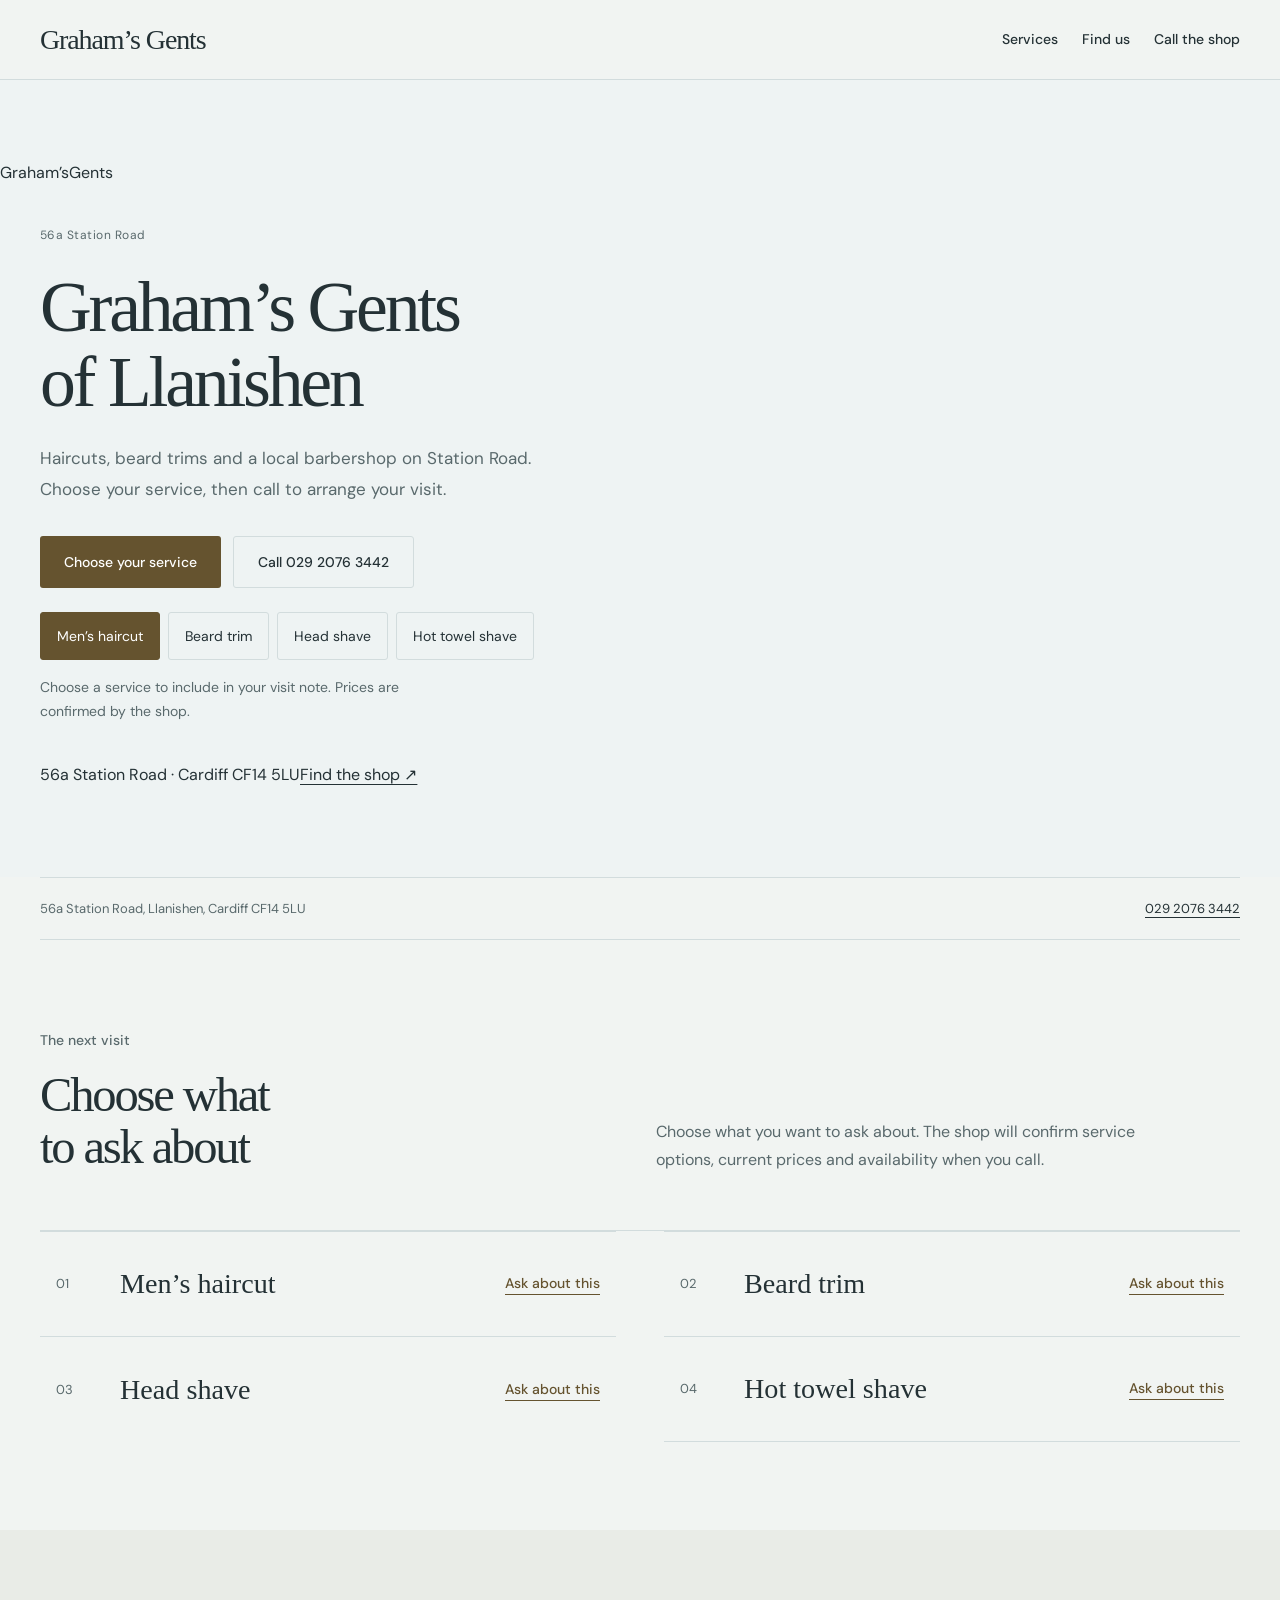
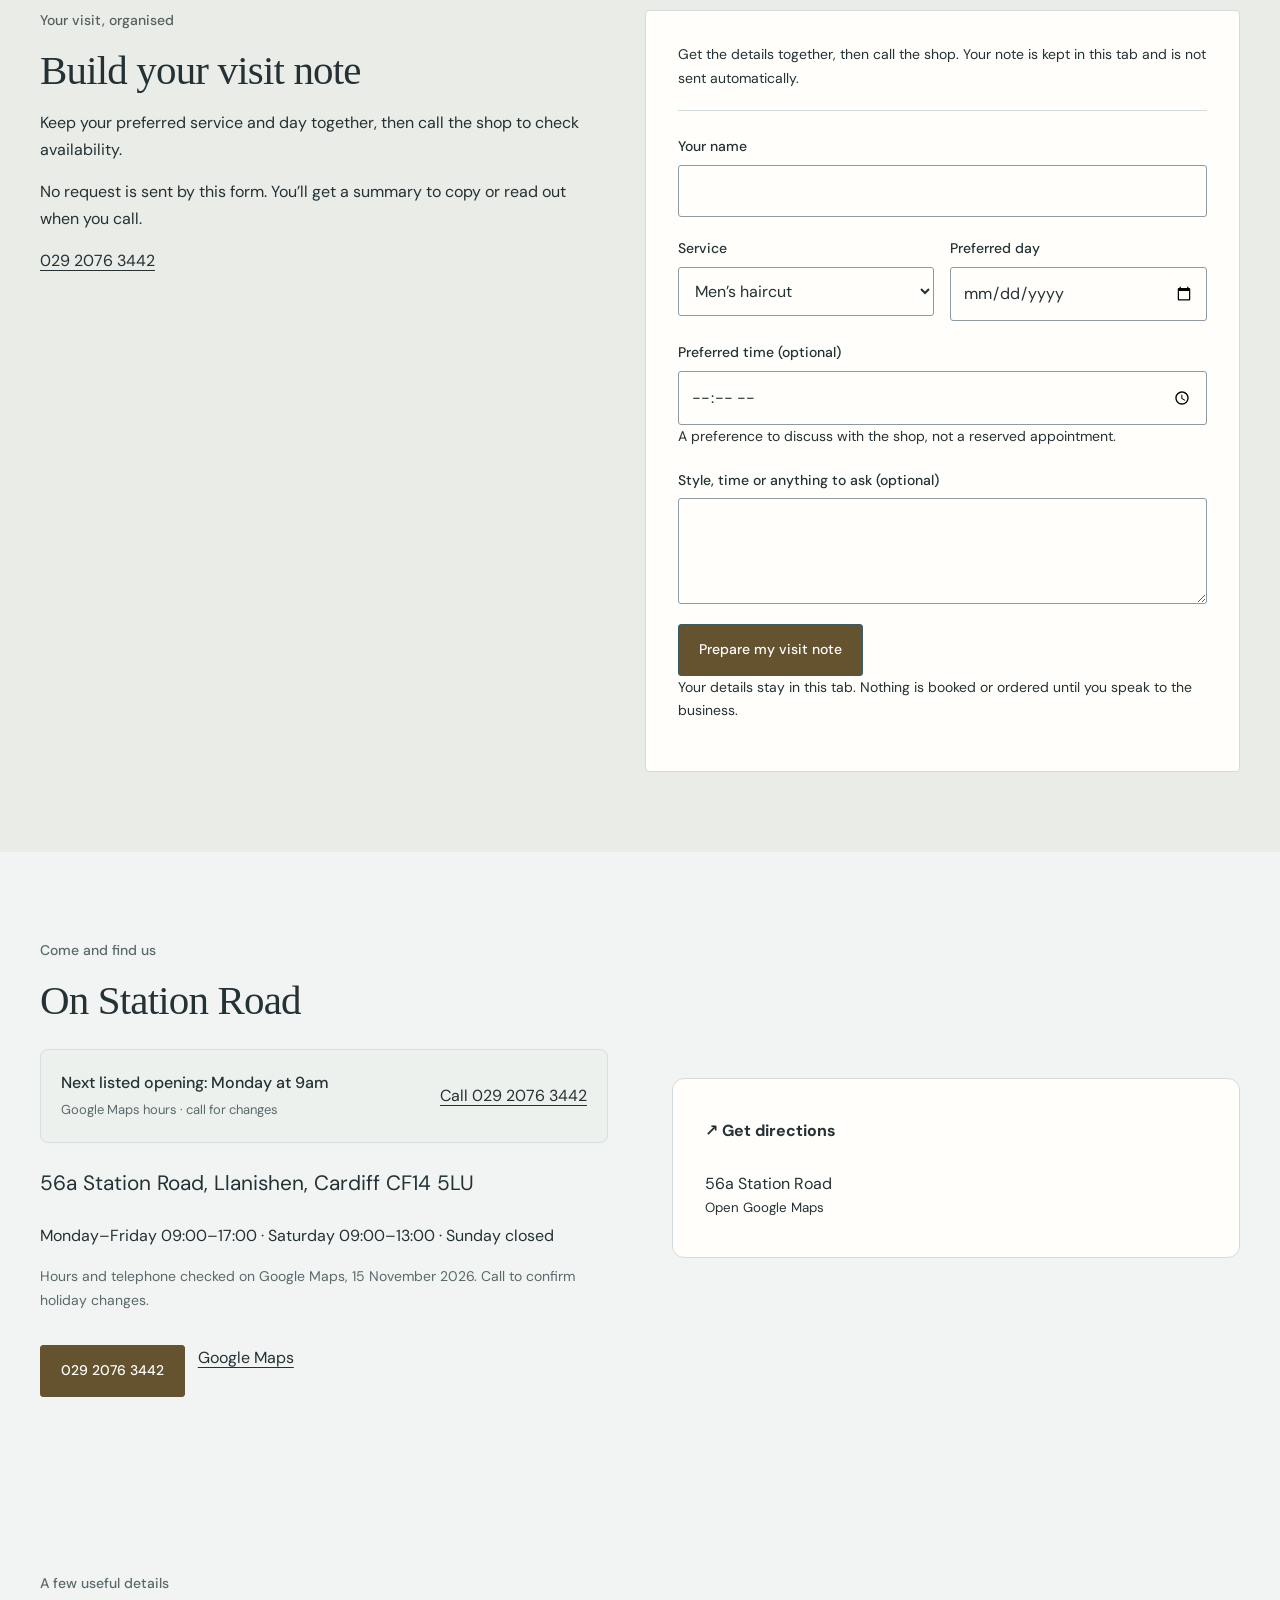
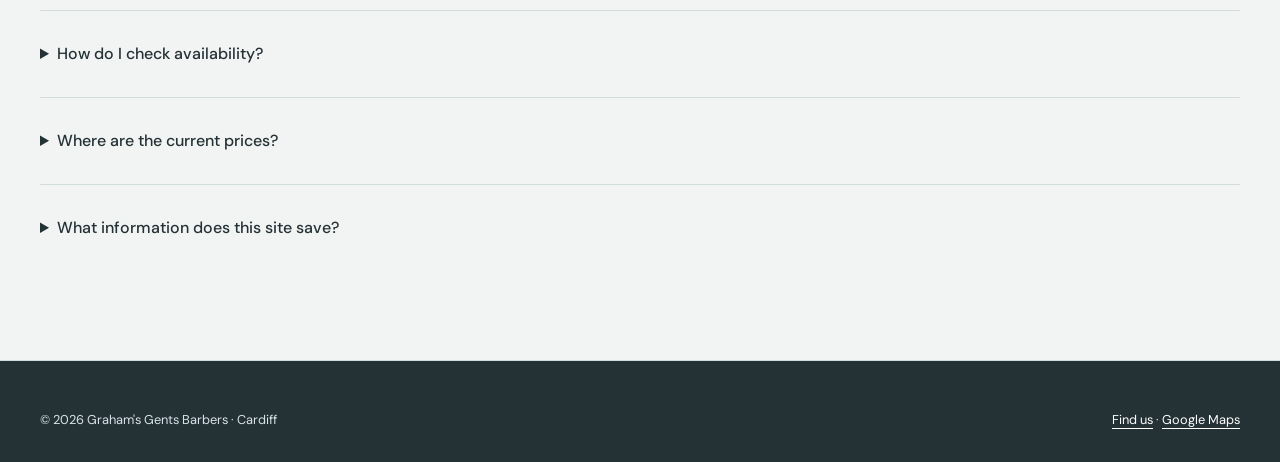
==== index.html @ 23b422e2 "Trim experience.js to live code and merge duplicate JSON-LD nodes Co-authored-by: OpenBot <335604065" ====
<!doctype html><html lang="en-GB"><head><meta charset="utf-8"><meta name="viewport" content="width=device-width,initial-scale=1"><meta http-equiv="Content-Security-Policy" content="default-src 'self'; script-src 'self'; style-src 'self'; img-src 'self' data:; base-uri 'none'; form-action 'none'; object-src 'none'"><title>Graham&#39;s Gents Barbers | Llanishen, Cardiff</title><meta name="description" content="Your next haircut starts on Station Road. Find the shop, plan your visit and call to ask about a cut."><meta name="theme-color" content="#1e3028"><link rel="icon" href="favicon.svg" type="image/svg+xml"><link rel="canonical" href="https://henrygoldsmith07-wq.github.io/grahams-gents-barbers/"><meta property="og:type" content="website"><meta property="og:title" content="Graham&#39;s Gents Barbers"><meta property="og:description" content="Your next haircut starts on Station Road. Find the shop, plan your visit and call to ask about a cut."><meta property="og:url" content="https://henrygoldsmith07-wq.github.io/grahams-gents-barbers/"><meta property="og:image" content="https://henrygoldsmith07-wq.github.io/grahams-gents-barbers/og-image.png"><meta property="og:image:alt" content="Graham&#39;s Gents Barbers — 56a Station Road, Llanishen, Cardiff CF14 5LU"><meta name="twitter:card" content="summary_large_image"><script type="application/ld+json">{"@context":"https://schema.org","@type":"HairSalon","@id":"https://henrygoldsmith07-wq.github.io/grahams-gents-barbers/#business","name":"Graham's Gents Barbers","url":"https://henrygoldsmith07-wq.github.io/grahams-gents-barbers/","image":"https://henrygoldsmith07-wq.github.io/grahams-gents-barbers/og-image.png","telephone":"+442920763442","hasMap":"https://maps.google.com/?q=56a+Station+Road+Llanishen+Cardiff+CF14+5LU","areaServed":[{"@type":"Place","name":"Llanishen"},{"@type":"Place","name":"Cardiff"}],"address":{"@type":"PostalAddress","streetAddress":"56a Station Road","addressLocality":"Llanishen","addressRegion":"Cardiff","postalCode":"CF14 5LU","addressCountry":"GB"},"openingHoursSpecification":[{"@type":"OpeningHoursSpecification","dayOfWeek":["Monday","Tuesday","Wednesday","Thursday","Friday"],"opens":"09:00","closes":"17:00"},{"@type":"OpeningHoursSpecification","dayOfWeek":"Saturday","opens":"09:00","closes":"13:00"}],"hasOfferCatalog":{"@type":"OfferCatalog","name":"Barber services","itemListElement":[{"@type":"Offer","itemOffered":{"@type":"Service","name":"Men's haircut"}},{"@type":"Offer","itemOffered":{"@type":"Service","name":"Beard trim"}},{"@type":"Offer","itemOffered":{"@type":"Service","name":"Head shave"}},{"@type":"Offer","itemOffered":{"@type":"Service","name":"Hot towel shave"}}]},"geo":{"@type":"GeoCoordinates","latitude":51.529138,"longitude":-3.187508}}</script><script src="app.js" defer></script><meta name="robots" content="noindex, nofollow"><script src="direction.js" defer></script><link rel="preload" href="assets/dm-sans.woff2" as="font" type="font/woff2" crossorigin><link rel="preload" href="assets/fraunces.woff2" as="font" type="font/woff2" crossorigin><link rel="stylesheet" href="site.css"><script src="experience.js" defer></script><meta property="og:locale" content="en_GB">
<meta property="og:site_name" content="Graham&#39;s Gents Barbers">
<meta name="twitter:title" content="Graham&#39;s Gents Barbers | Llanishen, Cardiff">
<meta name="twitter:description" content="Your next haircut starts on Station Road. Find the shop, plan your visit and call to ask about a cut.">
<script type="application/ld+json">{"@context":"https://schema.org","@type":"ContactPoint","@id":"https://henrygoldsmith07-wq.github.io/grahams-gents-barbers/#contact-point","telephone":"+442920763442","contactType":"customer service","areaServed":"GB","availableLanguage":"English"}</script>
<script type="application/ld+json">{"@context":"https://schema.org","@type":"FAQPage","mainEntity":[{"@type":"Question","name":"How do I check availability?","acceptedAnswer":{"@type":"Answer","text":"Call 029 2076 3442. The note builder helps organise what you want to ask; it does not send a message or confirm a booking."}},{"@type":"Question","name":"Where are the current prices?","acceptedAnswer":{"@type":"Answer","text":"Prices are to confirm with the owner. Please call before making plans that depend on a particular price or service."}},{"@type":"Question","name":"What information does this site save?","acceptedAnswer":{"@type":"Answer","text":"This form keeps your note in the current tab only. It sends no information to us and uses no analytics or advertising cookies. External links open services with their own privacy policies."}}]}</script>


<link rel="stylesheet" href="refinement.css">
<script src="refinement.js" defer></script>
<link rel="stylesheet" href="finishing.css">
<link rel="stylesheet" href="hero-background.css">
</head><body class="heritage"><a class="skip" href="#main">Skip to content</a><header class="top"><div class="wrap"><a class="brand" href="#">Graham’s Gents</a><nav aria-label="Main navigation" id="main-nav"><a href="#services">Services</a><a href="#visit">Find us</a><a href="tel:+442920763442">Call the shop</a></nav><button type="button" class="nav-toggle" aria-controls="main-nav" aria-expanded="false">Menu</button></div></header><main id="main"><section class="direction-hero type-hero type-grahams" aria-labelledby="hero-title"><p class="hero-wordmark" aria-hidden="true">Graham’s<span>Gents</span></p><div class="wrap direction-layout"><div class="direction-copy"><p class="direction-location">56a Station Road</p><h1 id="hero-title">Graham’s Gents<br>of Llanishen</h1><p class="intro">Haircuts, beard trims and a local barbershop on Station Road. Choose your service, then call to arrange your visit.</p><div class="direction-actions"><a class="btn btn-primary" href="#services">Choose your service</a><a class="btn btn-ghost" href="tel:+442920763442">Call 029 2076 3442</a></div><div class="service-choice" role="group" aria-label="Choose what to ask about"><button type="button" data-hero-service="Men’s haircut" aria-pressed="true">Men’s haircut</button><button type="button" data-hero-service="Beard trim" aria-pressed="false">Beard trim</button><button type="button" data-hero-service="Head shave" aria-pressed="false">Head shave</button><button type="button" data-hero-service="Hot towel shave" aria-pressed="false">Hot towel shave</button></div><p class="service-copy" id="service-copy">Choose a service to include in your visit note. Prices are confirmed by the shop.</p></div></div><div class="wrap"><div class="hero-addressline"><span>56a Station Road · Cardiff CF14 5LU</span><a href="#visit">Find the shop ↗</a></div></div></section><div class="wrap"><div class="ribbon"><span>56a Station Road, Llanishen, Cardiff CF14 5LU</span><span>Local & independent</span><span><a href="tel:+442920763442">029 2076 3442</a></span></div><section class="section" id="services"><div class="section-head"><div><p class="label">The next visit</p><h2>Choose what to ask about</h2></div><p>Choose what you want to ask about. The shop will confirm service options, current prices and availability when you call.</p></div><ol class="services"><li><h3>Men’s haircut</h3><a href="#plan" data-service="Men’s haircut">Ask about this</a></li><li><h3>Beard trim</h3><a href="#plan" data-service="Beard trim">Ask about this</a></li><li><h3>Head shave</h3><a href="#plan" data-service="Head shave">Ask about this</a></li><li><h3>Hot towel shave</h3><a href="#plan" data-service="Hot towel shave">Ask about this</a></li></ol></section></div><section class="planning" id="plan"><div class="wrap split"><div><p class="label">Your visit, organised</p><h2>Build your visit note</h2><p>Keep your preferred service and day together, then call the shop to check availability.</p><p>No request is sent by this form. You’ll get a summary to copy or read out when you call.</p><a href="tel:+442920763442">029 2076 3442</a></div><form id="visit-form"><p class="form-intro">Get the details together, then call the shop. Your note is kept in this tab and is not sent automatically.</p><div class="field"><label for="name">Your name</label><input id="name" name="name" required maxlength="80" autocomplete="given-name"></div><div class="row"><div class="field"><label for="service">Service</label><select id="service"><option>Men’s haircut</option><option>Beard trim</option><option>Head shave</option><option>Hot towel shave</option></select></div><div class="field"><label for="date">Preferred day</label><input type="date" id="date" required></div></div><div class="field"><label for="preferred-time">Preferred time (optional)</label><input type="time" id="preferred-time"><p class="hint">A preference to discuss with the shop, not a reserved appointment.</p></div><div class="field"><label for="notes">Style, time or anything to ask (optional)</label><textarea id="notes" rows="3" maxlength="1000"></textarea></div><div class="hp" aria-hidden="true"><input id="website" tabindex="-1" autocomplete="off" aria-label="Leave blank"></div><button class="button" type="submit">Prepare my visit note</button><p class="hint">Your details stay in this tab. Nothing is booked or ordered until you speak to the business.</p><p id="visit-error" class="inline-error" role="alert" tabindex="-1" hidden></p><div id="result" class="result" role="status" tabindex="-1" hidden></div><noscript><p>Call 029 2076 3442 to arrange a visit.</p></noscript></form></div></section><div class="wrap"><section class="section visit" id="visit"><div><p class="label">Come and find us</p><h2>On Station Road</h2><div class="live-visit"><div><strong id="visit-status" aria-live="polite">See the listed hours below</strong><br><small>Google Maps hours · call for changes</small></div><a href="tel:+442920763442">Call 029 2076 3442</a></div><address class="address">56a Station Road, Llanishen, Cardiff CF14 5LU</address><p>Monday–Friday 09:00–17:00 · Saturday 09:00–13:00 · Sunday closed</p><p class="hint">Hours and telephone checked on Google Maps, 15 November 2026. Call to confirm holiday changes.</p><div class="actions"><a class="button" href="tel:+442920763442">029 2076 3442</a><a href="https://www.google.com/maps/search/?api=1&amp;query=Graham%27s+Gents+56a+Station+Road+Llanishen+Cardiff" target="_blank" rel="noopener noreferrer">Google Maps</a></div></div><div class="map-art"><a href="https://www.google.com/maps/dir/?api=1&amp;destination=56a%20Station%20Road%2C%20Llanishen%2C%20Cardiff%20CF14%205LU" target="_blank" rel="noopener noreferrer"><strong>↗ Get directions</strong><br>56a Station Road<br><small>Open Google Maps</small></a></div></section><section class="section" aria-label="Common questions"><p class="label">A few useful details</p><details><summary>How do I check availability?</summary><p>Call 029 2076 3442. The note builder helps organise what you want to ask; it does not send a message or confirm a booking.</p></details><details><summary>Where are the current prices?</summary><p>Prices are to confirm with the owner. Please call before making plans that depend on a particular price or service.</p></details><details><summary>What information does this site save?</summary><p>This form keeps your note in the current tab only. It sends no information to us and uses no analytics or advertising cookies. External links open services with their own privacy policies.</p></details></section></div>
</main><footer><div class="wrap"><span>© 2026 Graham&#39;s Gents Barbers · Cardiff</span><span><a href="#visit">Find us</a> · <a href="https://www.google.com/maps/search/?api=1&amp;query=Graham%27s+Gents+56a+Station+Road+Llanishen+Cardiff" target="_blank" rel="noopener noreferrer">Google Maps</a></span></div></footer><nav class="mobile" aria-label="Quick actions"><a class="button" href="tel:+442920763442">Call the shop</a><a class="button secondary" href="#plan">Plan your visit</a></nav></body></html>
---- site.css ----
:root{--paper:#f4f0e5;--ink:#1e3028;--accent:#7b3d25;--line:#cecaba;--muted:#526057;--display:Georgia,serif}*{box-sizing:border-box}html{scroll-behavior:smooth;scroll-padding-top:6rem}body{margin:0;background:var(--paper);color:var(--ink);font:17px/1.65 system-ui,sans-serif}a{color:inherit;text-underline-offset:4px}button,input,select,textarea{font:inherit}button,a,input,select,textarea{touch-action:manipulation}:focus-visible{outline:3px solid var(--accent);outline-offset:5px}h1,h2,h3,p{margin:0 0 1rem}h1,h2,h3{font-family:var(--display);line-height:1.05;font-weight:500}h1{font-size:clamp(3rem,6.6vw,6.3rem);letter-spacing:-.055em}h2{font-size:clamp(2.2rem,4vw,3.8rem);letter-spacing:-.035em}h3{font-size:1.5rem}p{max-width:58ch}.wrap{width:min(1200px,calc(100% - 3rem));margin:auto}.skip{position:absolute;top:-80px;left:1rem;z-index:99;background:var(--ink);color:var(--paper);padding:1rem}.skip:focus{top:0}.top{border-bottom:1px solid var(--line)}header .wrap{display:flex;align-items:center;justify-content:space-between;gap:1.5rem;padding:1.1rem 0}.brand{font:700 1.6rem var(--display);text-decoration:none;letter-spacing:-.04em}nav{display:flex;gap:1.8rem;align-items:center}nav a{font-size:.85rem;text-decoration:none;font-weight:650}.label{font:650 .72rem/1.5 system-ui;letter-spacing:.17em;text-transform:uppercase;margin-bottom:1.5rem}.hero{display:grid;grid-template-columns:1.15fr 1fr;gap:3rem;align-items:center;padding:5rem 0 4rem}.intro{font-size:1.1rem;color:var(--muted);max-width:44ch}.actions{display:flex;gap:.8rem;flex-wrap:wrap;margin-top:2rem}.button{display:inline-flex;align-items:center;justify-content:center;padding:.9rem 1.4rem;min-height:48px;background:var(--ink);color:var(--paper);border:1px solid var(--ink);text-decoration:none;font-weight:650;cursor:pointer}.button:hover{background:var(--accent);color:var(--paper)}.button.secondary{background:transparent;color:var(--ink)}.art{position:relative;background:#e5e4d5;color:var(--ink);border-radius:50% 50% 0 0;padding:1rem}.art svg{width:100%;display:block}.art small{display:block;text-align:center;font-size:.67rem;letter-spacing:.14em;padding-bottom:1rem}.ribbon{border-block:1px solid var(--line);padding:1rem 0;font-size:.8rem;display:flex;justify-content:space-between;gap:1rem;flex-wrap:wrap}.section{padding:5rem 0}.section-head{display:grid;grid-template-columns:1fr 1fr;gap:3rem;margin-bottom:2rem}.section-head p{align-self:end;color:var(--muted)}.services{list-style:none;margin:0;padding:0;border-top:1px solid var(--line)}.services li{display:grid;grid-template-columns:55px 1fr auto;gap:1rem;align-items:center;border-bottom:1px solid var(--line);padding:1.5rem 0}.services h3{margin:0}.services span{font-size:.8rem;color:var(--muted)}.services a{text-decoration:none;font-size:.85rem}.planning{background:var(--ink);color:var(--paper);padding:4.5rem 0}.planning .split{display:grid;grid-template-columns:1fr 1fr;gap:5rem}.planning .label{opacity:.75}form{background:var(--paper);color:var(--ink);padding:2rem}label{display:block;font-size:.85rem;font-weight:650;margin:0 0 .4rem}.field{margin-bottom:1.1rem}input,select,textarea{display:block;width:100%;background:transparent;color:var(--ink);border:1px solid #7b8275;border-radius:0;padding:.8rem;min-width:0}textarea{resize:vertical}.row{display:grid;grid-template-columns:1fr 1fr;gap:1rem}.hp{display:none}.hint{font-size:.8rem;line-height:1.6;color:var(--muted)}.result{border-top:1px solid var(--line);margin-top:1.5rem;padding-top:1.5rem;overflow-wrap:anywhere}.result pre{font:inherit;white-space:pre-wrap;word-break:break-word}.visit{display:grid;grid-template-columns:1fr 1fr;gap:4rem}.address{font-size:1.3rem;font-style:normal;margin:1.5rem 0}.map-art{border:1px solid var(--line);min-height:280px;display:grid;place-items:center;position:relative;overflow:hidden;background:repeating-linear-gradient(28deg,transparent 0 70px,var(--line) 71px 72px,transparent 73px 140px)}.map-art a{z-index:1;background:var(--paper);padding:2rem;text-align:center;text-decoration:none;border:1px solid var(--ink)}details{border-top:1px solid var(--line);padding:1.2rem 0}summary{cursor:pointer;font-weight:650}details p{margin:1rem 0 0;color:var(--muted)}footer{border-top:1px solid var(--line);padding:2.5rem 0;font-size:.8rem}footer .wrap{display:flex;justify-content:space-between;gap:1rem;flex-wrap:wrap}.mobile{display:none}body.studio{--paper:#edf1e9;--ink:#17241c;--accent:#385b1e;--line:#b8c4b5;--display:Impact,'Arial Narrow',sans-serif}.studio h1,.studio h2{text-transform:uppercase;letter-spacing:-.02em}.studio .hero{grid-template-columns:1.2fr .8fr}.studio .art{border-radius:0;background:#c5e85e;transform:rotate(3deg);margin:1rem}.studio .brand{font-family:Impact,sans-serif;font-size:2rem}.studio .services{display:grid;grid-template-columns:1fr 1fr;gap:1.2rem;border:0}.studio .services li{display:flex;align-items:start;flex-direction:column;border:1px solid var(--ink);padding:2rem}.studio .ribbon{background:var(--ink);color:var(--paper);padding:1.2rem}.diner{--paper:#fff6df;--ink:#63271d;--accent:#8b3624;--line:#d8b59c;--muted:#795343;--display:Georgia,serif}.diner .hero{grid-template-columns:1fr 1fr}.diner .art{border-radius:50%;background:#f3d778;outline:1px solid var(--ink);outline-offset:-12px}.diner h1{font-style:italic}.diner .brand{font-style:italic}.diner .services li{padding:1.8rem 0}.diner .ribbon{border-block:3px double var(--ink)}@media(max-width:760px){.wrap{width:calc(100% - 2rem)}header .wrap{gap:1rem}.brand{font-size:1.25rem}nav a:not(:last-child){display:none}nav{gap:0}.hero,.studio .hero,.diner .hero{grid-template-columns:1fr;padding:3rem 0;gap:2rem}.hero .art{max-width:340px;width:100%;margin:auto}h1{font-size:clamp(3.1rem,12vw,5rem)}.section{padding:3rem 0}.section-head,.planning .split,.visit{grid-template-columns:1fr;gap:1.5rem}.planning{padding:3rem 0}.services li{grid-template-columns:25px 1fr}.services a{grid-column:2}.studio .services{grid-template-columns:1fr}.row{grid-template-columns:1fr}form{padding:1.3rem}.mobile{display:flex;position:fixed;bottom:0;left:0;right:0;z-index:20;background:var(--paper);border-top:1px solid var(--ink);padding:.6rem;padding-bottom:max(.6rem,env(safe-area-inset-bottom));gap:.6rem}.mobile a{flex:1;padding:.65rem;font-size:.85rem}body{padding-bottom:85px}.ribbon span:last-child{display:none}}@media(prefers-reduced-motion:reduce){html{scroll-behavior:auto}*{transition:none!important}}@media print{header,.mobile,form,.art{display:none}body{padding:0}.hero,.visit{display:block}.planning{background:white;color:black}}
/* Original design guided by Unslop and Anthropic frontend-design. See DESIGN.md. */
:root{--base:#fafaf6;--surface:#fff;--text:#20344c;--secondary:#516171;--rule:#d8e0e5;--accent:#315a87;--control-radius:8px;--section-gap:80px;--display:Georgia,'Times New Roman',serif;--body:system-ui,-apple-system,'Segoe UI',sans-serif}
html{scroll-padding-top:100px}body{font-family:var(--body);font-size:16px;line-height:1.65;background:var(--base);color:var(--text)}h1,h2,h3{color:var(--text);font-family:var(--display);font-weight:400}h1{font-size:clamp(40px,5.4vw,76px);line-height:1.06;letter-spacing:-.035em}h2{font-size:clamp(28px,3.2vw,44px);line-height:1.16;letter-spacing:-.02em}h3{font-size:24px;line-height:1.25}a{color:inherit}p{max-width:68ch}button,input,textarea,select{font-family:var(--body)}button,a,input,select,textarea{touch-action:manipulation}input,select,textarea{font-size:16px;border-radius:8px;min-height:48px;background:var(--surface);color:var(--text);border:1px solid #8b9aa5;padding:12px}label{font-size:14px;font-weight:500;letter-spacing:0;text-transform:none}button{cursor:pointer}button:disabled{cursor:not-allowed;opacity:.6}a,button,input,textarea,select,summary{scroll-margin-block:112px}:focus-visible{outline:3px solid var(--accent);outline-offset:4px}button:focus-visible,a:focus-visible{position:relative;z-index:3}.wrap{width:min(1200px,calc(100% - 64px))}.eyebrow,.label,.brand-sub,.item-tag{font:400 14px/1.5 var(--body);letter-spacing:0;text-transform:none;color:var(--secondary)}.brand-name,.brand{font-weight:500}.brand-sub{font-size:12px}.brand-mark{width:36px;height:36px}.site-head,header.top{background:var(--base);color:var(--text);border-bottom:1px solid var(--rule);backdrop-filter:none}.site-head .wrap,header.top .wrap{padding:16px 0;gap:24px;position:relative}.head-nav,header.top nav{gap:24px}.head-nav a,header.top nav a{padding-block:12px;font-size:14px;font-weight:500}.nav-toggle{display:none}.btn,.button,.chip{font:500 14px/1.4 var(--body);border-radius:var(--control-radius);box-shadow:none;min-height:48px;padding:12px 20px;gap:8px;transition:background-color 160ms,color 160ms,border-color 160ms}.btn-primary,.button{background:var(--accent);border-color:var(--accent);color:#fff}.btn-primary:hover,.button:hover{background:var(--text);color:#fff;transform:none;box-shadow:none}.btn-ghost,.btn-outline,.button.secondary{background:transparent;color:var(--text);border:1px solid var(--rule)}.btn-ghost:hover,.btn-outline:hover,.button.secondary:hover{background:var(--rule);color:var(--text)}.chip{min-height:44px;padding:8px 16px;color:var(--text);border-color:var(--rule);background:var(--surface)}.chip[aria-pressed=true]{background:var(--accent);color:white;border-color:var(--accent)}
.direction-hero{padding:64px 0;background:var(--base)}.direction-layout{display:grid;grid-template-columns:.9fr 1.1fr;gap:48px;align-items:center;min-height:480px}.direction-copy{max-width:520px}.direction-location{font-size:14px;color:var(--secondary);margin-bottom:24px}.direction-copy h1{margin:0 0 24px}.direction-copy .intro{font:400 18px/1.65 var(--body);color:var(--secondary);max-width:42ch}.direction-actions{display:flex;flex-wrap:wrap;gap:12px;margin-top:32px}.direction-visual{min-width:0}.direction-visual>svg{display:block;width:100%;height:auto}.visual-note{font:400 12px/1.5 var(--body);text-align:center;color:var(--secondary);margin:16px auto 0}.status{background:transparent;border:0;border-radius:0;padding:0;margin-top:24px;font-size:13px;font-weight:400;color:var(--secondary)}.status .dot{display:none}.status-note{max-width:50ch}.status.is-open,.status.is-closed{color:var(--secondary);background:transparent;border:0}.facts,.strip{background:var(--surface);border-block:1px solid var(--rule)}.facts ul,.strip ul{padding:16px 0;gap:24px;font-size:13px}.facts svg,.strip svg{display:none}section:not(.direction-hero){scroll-margin-top:100px}.section-head{margin-bottom:32px}.section-head p{color:var(--secondary)}.section,.story,#ranges,#how,#visit,#questions,#book{padding-block:var(--section-gap)}.panel,.form-card,.item,details.qa{background:var(--surface);border:1px solid var(--rule);box-shadow:none;border-radius:12px}.panel,.form-card{padding:32px}.field{margin-bottom:20px}.field-row,.row{gap:16px}.hint,.item-body p,.lede,.addr,details.qa p{color:var(--secondary)}.item{transition:border-color 160ms}.item:hover{transform:none;box-shadow:none;border-color:var(--accent)}.item-art{background:#f1f5f6!important;border-color:var(--rule);aspect-ratio:5/3}.item-tag{font-size:12px}.item-add,.remove{min-height:44px;padding-block:8px;font-size:14px}.item-body{padding:24px;gap:8px}.item-body h3{font-size:24px}.item-add{color:var(--accent);border-color:var(--accent)}.hours th,.hours td{padding:12px 0;font-size:14px;border-color:var(--rule)}.hours tr.today th,.hours tr.today td{color:var(--accent)}.social{border-color:var(--rule);min-width:44px;min-height:44px}.faq{gap:12px}.faq summary{min-height:48px;font-weight:500}.faq summary::after{color:var(--accent)}footer{background:var(--text);color:#d9e3ec;margin-top:0;padding:48px 0 32px}footer a,footer h3,.foot-brand{color:white}.mobile-bar,.mobile-actions,.mobile{background:var(--base);border-color:var(--rule);padding:8px;padding-bottom:max(8px,env(safe-area-inset-bottom));gap:8px}.mobile-bar a,.mobile-actions a,.mobile a,.mobile-actions button{min-height:48px;border-radius:8px;font-weight:500;display:flex;align-items:center;justify-content:center}.mb-primary,.ma-primary{background:var(--accent)!important;color:white!important}.mb-secondary,.ma-secondary{background:var(--surface)!important;color:var(--text)!important}.mobile-actions .ma-secondary{border:1px solid var(--rule)}.result,.confirmed,.confirm{overflow-wrap:anywhere}.result pre{font-size:14px}.planning .split{gap:64px}.planning form{padding:32px;border-radius:12px;background:var(--surface);color:var(--text)}.planning h2,.planning p{color:inherit}.services{border-color:var(--rule);list-style:none}.services li{grid-template-columns:1fr auto;gap:24px;padding:24px 0;border-color:var(--rule)}.services li>span{display:none}.services li h3{font-size:28px}.services a{min-height:44px;display:flex;align-items:center;color:var(--accent)}.map-art{background:none;border:0;min-height:240px;place-items:start;align-items:center}.map-art a{width:100%;text-align:left;background:var(--surface);border:1px solid var(--rule);border-radius:12px;padding:32px}.ribbon{background:var(--surface);border-color:var(--rule);padding:16px 24px;font-size:13px}.ribbon span:nth-child(2){display:none}.section-head{gap:48px}.visit{gap:64px}.brand{font-size:24px;text-decoration:none}.nav-open{display:flex!important}.contact-list a{min-height:44px}.hero-art,.card-stack{display:none}
@media(max-width:800px){:root{--section-gap:48px}.wrap{width:calc(100% - 32px)}.direction-hero{padding:40px 0}.direction-layout{grid-template-columns:1fr;gap:32px;min-height:0}.direction-copy{max-width:none}.direction-copy h1{font-size:44px}.direction-copy .intro{font-size:16px}.direction-location{margin-bottom:16px}.direction-actions{margin-top:24px}.direction-visual{width:100%;max-width:520px;margin:auto}.direction-visual>svg{max-height:360px}.panel,.form-card,.planning form{padding:24px}.section-head,.planning .split,.visit{grid-template-columns:1fr;gap:32px}.site-head .wrap,header.top .wrap{gap:12px;flex-wrap:wrap}.nav-toggle{display:inline-flex;min-height:44px;align-items:center;background:transparent;border:1px solid var(--rule);color:var(--text);border-radius:8px;padding:8px 12px;margin-left:auto;font:500 14px var(--body)}.head-nav,header.top nav:not(.mobile){display:none;order:9;flex-basis:100%;gap:8px;flex-wrap:wrap;padding-top:8px;border-top:1px solid var(--rule)}.head-nav a,header.top nav:not(.mobile) a{display:block;padding:12px 16px;border-radius:8px;background:var(--surface)}.head-call,.head-cta{display:none!important}.head-actions{gap:8px}.brand-name{font-size:20px}.brand-sub{font-size:12px}.brand-mark{width:28px;height:28px}.head-actions .btn{padding:8px 12px}.facts ul,.strip ul{gap:8px;text-align:left;display:block}.facts li,.strip li{display:block;margin:4px 0}.facts li:last-child,.strip li:last-child{display:none}.services li{grid-template-columns:1fr;gap:8px}.services li a{grid-column:auto}.services li h3{font-size:24px}.ribbon{padding:16px;gap:8px}.ribbon span:last-child{display:block}.map-art{min-height:0}.row,.field-row{grid-template-columns:1fr}body{padding-bottom:88px}.foot-grid{gap:24px}.site-head{position:relative}.hero-art,.card-stack{display:none}}
@media(prefers-reduced-motion:reduce){html{scroll-behavior:auto}*,*::before,*::after{transition:none!important;animation:none!important}}@media print{.direction-visual,.nav-toggle,.mobile-actions,.mobile-bar,.mobile{display:none}.direction-layout{display:block}.direction-hero{padding:24px 0}body{padding:0}}

:root{--base:#f5f7f6;--surface:#fff;--text:#242d2e;--secondary:#56676a;--rule:#d5dfe0;--accent:#385e68;--paper:var(--base);--ink:var(--text);--muted:var(--secondary);--line:var(--rule)}.direction-layout{grid-template-columns:.85fr 1.15fr}.direction-copy h1{font-size:clamp(40px,4.8vw,68px)}.direction-visual{background:#e4edee;border-radius:12px;padding:16px}.planning{background:#273438;color:#fff}.planning .button{background:#385e68;border-color:#385e68;color:white}.planning .result h3,.planning form .hint{color:var(--text)}.brand{font-family:Georgia;font-size:26px}.services{display:grid;grid-template-columns:1fr 1fr;gap:0 40px}.services li{grid-template-columns:1fr;border-color:var(--rule)}.services a{width:fit-content}.services li h3{font-size:28px}.section-head h2{max-width:12ch}.ribbon{border-left:4px solid #a88b3e}.planning .label{color:#d5e0e4}.planning form .button.secondary{background:white;color:var(--text);border-color:var(--rule)}@media(max-width:800px){.direction-layout,.services{grid-template-columns:1fr}.brand{font-size:22px}.direction-visual{padding:8px}}
.btn{display:inline-flex;align-items:center;justify-content:center;text-decoration:none}.direction-copy h1{font-size:clamp(40px,4.8vw,64px)}.studio .direction-copy h1{text-transform:none;font-weight:400}.direction-hero .intro{font-weight:400}.label,.eyebrow{margin-bottom:16px}.direction-copy h1{max-width:12ch}.direction-visual .btn{white-space:normal}#main-nav a:focus-visible{z-index:4}@media(max-width:800px){.direction-copy h1{font-size:40px;max-width:16ch}.direction-actions .btn{min-height:48px}}

.mobile a:not(:last-child){display:flex}.direction-hero .btn-primary:hover{filter:brightness(.94)}.split:has(>.split-art){align-items:start}.split:not(:has(>.split-art)){grid-template-columns:1fr;max-width:760px;margin-inline:auto}.item-art{border-color:var(--rule)}.eyebrow,.label{letter-spacing:0}.faux-card,.fc-seal{background:var(--surface);box-shadow:none}.direction-visual svg{overflow:visible}a:focus-visible,button:focus-visible,input:focus-visible,select:focus-visible,textarea:focus-visible{scroll-margin-bottom:112px}

@font-face{font-family:'DM Sans';src:url('assets/dm-sans.woff2') format('woff2');font-style:normal;font-weight:100 1000;font-display:swap}
@font-face{font-family:Fraunces;src:url('assets/fraunces.woff2') format('woff2');font-style:normal;font-weight:100 900;font-display:swap}
:root{--body:'DM Sans',system-ui,sans-serif;--sans:'DM Sans',system-ui,sans-serif;--display:Fraunces,Georgia,serif;--serif:Fraunces,Georgia,serif;--ease:cubic-bezier(.22,1,.36,1)}
body{font-family:var(--body);font-size:16px;line-height:1.65}h1,h2,h3,.brand-name,.foot-brand{font-family:var(--display);font-optical-sizing:auto}h1,h2,h3{text-wrap:balance}.direction-copy h1{font-size:clamp(44px,5.3vw,76px);line-height:1.03;letter-spacing:-.04em;max-width:13ch;font-variation-settings:'SOFT' 35,'WONK' 0}.direction-copy .intro{font-size:18px;line-height:1.7;max-width:40ch}.direction-location{font-size:14px;margin-bottom:24px}.direction-hero{padding:72px 0 64px}.direction-layout{gap:64px;min-height:520px}.direction-actions{gap:12px}.btn,.button{font-family:var(--body);min-height:52px;padding:14px 20px;border-radius:8px;font-weight:500;letter-spacing:0}.btn:active,.button:active,.round-control:active{transform:translateY(1px)}.head-nav a,header.top nav a{font-weight:500}.site-head,header.top{position:relative}.head-nav a:hover,header.top nav a:hover{color:var(--accent);text-decoration:underline;text-underline-offset:6px}.brand-name{font-size:28px;font-weight:500}.brand-sub{font-family:var(--body)}section{position:relative}.section-head{max-width:none}.section-head h2{max-width:17ch}.section-head p{max-width:50ch}.section,.story,#ranges,#how,#visit,#questions,#book{padding-block:88px}.panel,.form-card,.planning form{padding:32px;border-radius:16px}.hint{line-height:1.6}.form-intro{font-size:14px;color:var(--secondary);margin-bottom:24px}.form-progress{display:flex;flex-wrap:wrap;gap:8px 24px;list-style:none;padding:0;margin:0 0 24px;font-size:13px;color:var(--secondary)}.form-progress span{border-bottom:2px solid var(--rule);padding-bottom:8px}.form-progress .current{border-color:var(--accent);color:var(--text)}.quick-dates{display:flex;flex-wrap:wrap;gap:8px;margin:12px 0 24px}.quick-date{font:500 13px/1.5 var(--body);padding:12px;border:1px solid var(--rule);border-radius:8px;background:var(--surface);color:var(--text);min-height:44px}.quick-date[aria-pressed=true]{background:var(--accent);color:white;border-color:var(--accent)}.booking-summary{margin:24px 0;padding:16px;background:var(--base);border-left:3px solid var(--accent);font-size:14px;line-height:1.7}.inline-error{color:#922d28;font-size:14px;min-height:0;margin:8px 0}.result{scroll-margin-block:112px}.result pre,.request-copy{white-space:pre-wrap;font-family:var(--body);line-height:1.7;font-size:14px;border:1px solid var(--rule);border-radius:8px;background:var(--surface);padding:20px;overflow-wrap:anywhere}.proof-link{font-size:14px;color:var(--secondary)}.proof-link a{min-height:44px;display:inline-flex;align-items:center}.round-control{width:48px;height:48px;display:inline-grid;place-items:center;background:transparent;border:1px solid var(--rule);border-radius:50%;font:400 22px var(--body);color:var(--text);transition:background-color 160ms}.round-control:hover{background:var(--surface)}.live-visit{display:grid;grid-template-columns:1fr auto;gap:16px;padding:20px 0;border-top:1px solid var(--rule);border-bottom:1px solid var(--rule);margin:24px 0}.live-visit strong{font-weight:500}.live-visit small{font-size:12px;color:var(--secondary)}.live-visit a{align-self:center}.service-choice{display:flex;gap:12px;flex-wrap:wrap;margin-top:24px}.service-choice button{min-height:48px;padding:12px 16px;border:1px solid var(--rule);border-radius:8px;color:var(--text);background:var(--surface);font:500 14px var(--body)}.service-choice button[aria-pressed=true]{background:var(--accent);color:#fff;border-color:var(--accent)}.service-copy{font-size:14px;color:var(--secondary);min-height:3.3em;margin-top:16px}.services li{transition:background-color 160ms,border-color 160ms}.services li:has(a:focus-visible){outline:3px solid var(--accent);outline-offset:4px}.services a{font-weight:500}.service-selected{border-color:var(--accent)!important}.visit address{line-height:1.5}.visit .map-art a{min-height:180px;display:flex;flex-direction:column;justify-content:center}.social{border-radius:8px}.faq{max-width:none}.faq summary{font-weight:500;font-size:16px;line-height:1.5}.foot-note{line-height:1.7}.foot-grid p{line-height:1.8}.mobile a{min-height:52px}input:focus,select:focus,textarea:focus{border-color:var(--accent)}[aria-invalid=true]{border:2px solid #922d28}.btn[hidden],.button[hidden]{display:none}.noscript-note{font-size:14px}.direction-visual{min-width:0}.direction-visual svg{height:auto}.tea-scene-caption{display:flex;justify-content:space-between;gap:16px;font-size:13px;color:var(--secondary);padding:20px 24px}.tea-scene-caption a{min-height:44px;display:inline-flex;align-items:center}.tea-scene{background:#eaf2f0;border-radius:48% 48% 16px 16px;position:relative;overflow:hidden}.tea-scene>svg{display:block;width:100%}.tea-scene-caption span{align-self:center}.award-note{border-left:2px solid #a68c42;padding-left:16px;font-size:13px}.booking-hint{font-size:13px;color:var(--secondary)}.drawer .btn{min-height:48px}.basket-row{gap:12px}.quantity-control{display:flex;align-items:center;gap:8px;margin-top:12px}.quantity-control button{display:inline-grid;place-items:center;width:40px;height:44px;font:500 20px var(--body);background:var(--surface);color:var(--text);border:1px solid var(--rule);border-radius:6px}.quantity-control output{min-width:24px;text-align:center;font-size:14px;font-variant-numeric:tabular-nums}.basket-row .remove{min-height:44px}.basket-live{font-size:13px;color:var(--secondary);margin-top:8px}.drawer-head .close{width:44px;height:44px}.drawer-head h2{font-size:28px}.drawer .br-name{font-family:var(--display);font-size:20px;font-weight:400}.drawer .br-meta{font-size:13px}.request-copy{margin-top:16px}.mobile-actions,.mobile-bar,.mobile{z-index:50}.mobile-actions a,.mobile-actions button{font:500 14px var(--body);min-height:48px}.mobile-bar a{font:500 14px var(--body)}
@media(max-width:900px){.direction-layout{gap:32px;min-height:0}.direction-copy h1{font-size:clamp(42px,6.5vw,64px)}.direction-hero{padding:48px 0}.direction-copy .intro{font-size:16px}.section,.story,#ranges,#how,#visit,#questions,#book{padding-block:64px}.panel,.form-card,.planning form{padding:24px}.section-head{gap:24px}.brand-name{font-size:24px}}@media(max-width:600px){.direction-copy h1{font-size:46px;max-width:15ch}.direction-hero{padding-top:32px}.direction-layout{gap:40px}.direction-copy .intro{max-width:43ch}.direction-actions{margin-top:24px}.section,.story,#ranges,#how,#visit,#questions,#book{padding-block:48px}.direction-actions .btn{font-size:14px}.brand-name{font-size:22px}.tea-scene-caption{padding:8px 16px 16px}.booking-summary{padding:16px}.live-visit{grid-template-columns:1fr}.service-choice{gap:8px}.form-progress{gap:12px}.drawer .br-name{font-size:18px}}@media(prefers-reduced-motion:reduce){*,*::before,*::after{animation:none!important;transition:none!important;scroll-behavior:auto!important}}
:root{--display:Georgia,'Times New Roman',serif}.brand{font-family:Georgia}.direction-layout{grid-template-columns:.9fr 1.1fr}.direction-copy h1{font-family:Georgia;font-size:clamp(42px,5.2vw,72px);line-height:1.08;letter-spacing:-.035em}.direction-visual{position:relative;background:#e1eaeb;padding:24px;border-radius:8px;box-shadow:inset 0 0 0 1px #d8e1e1}.direction-visual svg{filter:drop-shadow(0 12px 12px #22333515)}.direction-visual::after{content:'';height:1px;position:absolute;left:48px;right:48px;bottom:48px;background:#21353518}.planning{background:#253537}.planning .label{color:#c9d9d9}.services{grid-template-columns:1fr 1fr;gap:0 48px}.services li{padding:32px 0}.services h3{font-family:Georgia;font-size:30px}.service-copy{max-width:40ch}.ribbon{border-left:3px solid #b69a4f}.live-visit{background:#edf1ed;padding:20px;border:1px solid #d6dfdb;border-radius:8px}.service-choice button{font-size:14px}.planning h2{font-family:Georgia}.top .brand{font-size:28px}@media(max-width:900px){.direction-layout{grid-template-columns:1fr}.direction-visual{max-width:600px;margin:auto}.services{gap:0 24px}}@media(max-width:600px){.direction-visual{padding:8px}.services{grid-template-columns:1fr}.services li{padding:24px 0}.top .brand{font-size:24px}}
.copy-buffer{position:fixed;left:-9999px;top:0;width:1px;height:1px;opacity:0}.result .actions{gap:12px}.service-choice button:focus-visible{outline-offset:4px}

.site-head .head-call{display:none!important}.site-head .head-actions{margin-left:auto}.direction-hero .direction-copy h1{overflow-wrap:normal}.scene-meta{font-family:var(--body)}@media(max-width:600px){.site-head .head-actions{margin-left:0}}

.quantity-control button{width:44px;min-width:44px}.top{--accent:inherit}.studio .top{--accent:#e4c982}.studio .top nav a:hover{color:#e4c982}
---- refinement.css ----
/* Integrated refresh: quiet controls, expressive content, clear routes. */
html{scroll-padding-top:104px}body{font-size:16px;line-height:1.65}.direction-hero{background:var(--base);padding:72px 0}.direction-layout{gap:56px;min-height:560px}.direction-copy h1,.section-head h2{background:none;background-clip:initial;-webkit-background-clip:initial;color:var(--text);letter-spacing:-.045em}.direction-copy h1{font-size:clamp(48px,5.8vw,84px);line-height:1.01;max-width:12ch}.direction-copy .intro{font-size:18px;max-width:38ch}.direction-location{font-size:13px;margin-bottom:28px}.direction-visual::before{display:none}.direction-visual{box-shadow:none;transform:none!important}.direction-actions .btn,.direction-actions .button{min-height:52px;border-radius:999px;padding:14px 24px}.btn-primary,.rack-add,.basket-count{background:var(--accent);box-shadow:none}.btn-primary:hover,.rack-add:hover{background:var(--text);box-shadow:none}.section-head{margin-bottom:40px}.section-head h2{font-size:clamp(32px,3.8vw,52px);line-height:1.08}.head-nav a,header.top nav a{text-underline-offset:8px}.head-nav a:hover,header.top nav a:hover{text-decoration:underline}.head-nav a[aria-current=location],header.top nav a[aria-current=location]{text-decoration:underline;text-decoration-thickness:2px}.service-choice button[aria-pressed=true]{background:var(--accent);border-color:var(--accent);color:white;box-shadow:none}.ribbon{border-image:none;border-left:0}.planning{background:var(--text)}.planning .button{background:var(--accent)}.planning .split{grid-template-columns:1fr 1.1fr;max-width:1200px}.planning input,.planning select,.planning textarea{max-width:100%;width:100%}.planning .label{color:inherit}.jiro-experience{padding-block:72px;--jx-paper:var(--base);--jx-ink:var(--text);--jx-accent:var(--accent);--jx-panel:var(--surface);--jx-rule:var(--rule);border-block:1px solid var(--rule)}.jiro-experience .jx-intro h2{font-size:clamp(36px,4vw,56px)}.jiro-experience .jx-guide{margin-top:72px;gap:48px}.jiro-experience .jx-card{min-height:280px;border-radius:8px}.jiro-experience .jx-book{border-radius:2px}.jiro-experience .jx-cover{isolation:isolate}.jiro-experience .jx-cover img{filter:brightness(.42);z-index:-1}.jiro-experience .jx-sticky h3{font-size:38px}.jiro-experience .jx-help{font-size:13px}.jiro-experience .jx-stage{min-height:380px;padding-block:32px}.jiro-experience .jx-book{height:292px}.jiro-experience .jx-tabs{margin-top:28px}.jx-sticky p{max-width:44ch}.photo-note{color:var(--secondary);font-size:13px}.photo-grid{display:block;columns:3;column-gap:24px}.photo-card{border-radius:4px;box-shadow:none;border:0;margin:0 0 24px}.photo-card:hover{box-shadow:none}.photo-card figcaption{font-size:13px;font-weight:400;border:0;padding:12px 0;color:var(--secondary)}.photo-card img{object-fit:cover}.photo-zoom{display:block;background:none;border:0;padding:0;width:100%;cursor:zoom-in;overflow:hidden;border-radius:4px}.photo-zoom img{transition:transform 300ms;display:block;width:100%;height:auto}.photo-zoom:hover img{transform:scale(1.025)}.photo-zoom:focus-visible{outline:3px solid var(--accent);outline-offset:4px}.gallery-more{display:block;margin:24px auto 0;min-height:48px;padding:12px 24px;border-radius:999px;border:1px solid var(--rule);background:var(--surface);color:var(--text);font:500 15px var(--body)}.gallery-state{font-size:13px;color:var(--secondary);margin-top:16px;text-align:center;max-width:none}.image-viewer{width:min(1080px,calc(100% - 32px));max-height:calc(100svh - 32px);padding:56px 24px 24px;border:0;border-radius:8px;color:var(--text);background:var(--surface)}.image-viewer::backdrop{background:#111c}.image-viewer img{display:block;max-width:100%;width:auto;max-height:65svh;height:auto;object-fit:contain;margin:auto}.image-viewer p{font-size:14px;text-align:center;max-width:none;margin:16px auto}.viewer-close{position:absolute;right:16px;top:8px;min-height:44px;border:0;background:none;color:inherit;font:500 15px var(--body);cursor:pointer}.viewer-controls{display:flex;justify-content:space-between;gap:16px;align-items:center;margin-top:16px}.viewer-controls button{min-height:48px;padding:12px 20px;border:1px solid var(--rule);color:inherit;background:transparent;border-radius:999px;font:500 14px var(--body)}.viewer-count{font-size:13px}.coffee-editorial{padding:80px 0;background:#eee2cf;color:#352c24}.coffee-header{display:grid;grid-template-columns:1fr 1fr;gap:48px;align-items:end;margin-bottom:32px}.coffee-header h2{font-size:clamp(36px,4vw,56px);line-height:1.08;max-width:14ch;color:inherit}.coffee-header p{max-width:44ch;color:inherit}.coffee-grid{display:grid;grid-template-columns:1.4fr .7fr 1fr;gap:24px;align-items:start}.coffee-grid figure{margin:0}.coffee-grid img{aspect-ratio:4/5;object-fit:cover;width:100%}.coffee-grid figure:nth-child(2){margin-top:80px}.coffee-grid figure:nth-child(2) img{aspect-ratio:1}.coffee-grid figure:nth-child(3){margin-top:32px}.coffee-grid figcaption{font-size:13px;padding-top:12px}.hero-photo{margin:0;position:relative}.hero-photo>img{width:100%;height:540px;object-fit:cover;object-position:62% 50%;display:block;border-radius:160px 160px 8px 8px}.hero-photo figcaption{margin-top:12px;font-size:12px;color:var(--secondary);max-width:40ch}.hero-address{position:absolute;bottom:64px;left:-24px;background:var(--text);color:var(--base);padding:20px 24px;border-radius:4px;font-size:14px;line-height:1.4}.hero-address strong{font:400 28px/1.3 var(--display);display:block;margin-bottom:4px}button,a,input,select,textarea,summary{scroll-margin-block:112px}.copy-buffer{position:fixed;left:-9999px}main>section{scroll-margin-top:96px}
@media(max-width:1000px){.direction-layout{gap:32px}.direction-copy h1{font-size:56px}.planning .split{gap:32px}.hero-photo>img{height:460px}.hero-address{left:0}.coffee-grid{gap:16px}}
@media(max-width:800px){html{scroll-padding-top:24px}.direction-hero{padding:40px 0 48px}.direction-layout{grid-template-columns:1fr;min-height:0;gap:32px}.direction-copy{max-width:none}.direction-copy h1{font-size:clamp(44px,10vw,64px);max-width:14ch}.direction-copy .intro{font-size:16px;max-width:44ch}.direction-actions{gap:12px}.direction-actions .btn,.direction-actions .button{padding:12px 20px;min-height:48px}.direction-visual{max-width:560px}.planning .split{grid-template-columns:1fr}.jiro-experience{padding:48px 20px}.jiro-experience .jx-intro{grid-template-columns:1fr;gap:20px}.jiro-experience .jx-guide{margin-top:48px;grid-template-columns:1fr;gap:32px}.jiro-experience .jx-sticky{position:static}.jiro-experience .jx-stage{min-height:272px}.jiro-experience .jx-book{height:240px;min-width:160px}.photo-grid{columns:2;column-gap:16px}.photo-card{margin-bottom:16px}.hero-photo>img{height:420px;border-radius:96px 96px 4px 4px}.hero-address{bottom:64px;padding:16px 20px}.coffee-editorial{padding:48px 0}.coffee-header{grid-template-columns:1fr;gap:24px}.coffee-grid{grid-template-columns:1fr 1fr}.coffee-grid figure:nth-child(2){margin-top:48px}.coffee-grid figure:nth-child(3){grid-column:1/-1;margin-top:0}.coffee-grid figure:nth-child(3) img{aspect-ratio:16/9}.jx-sticky img{max-height:320px}.image-viewer{padding-inline:16px}.section-head{margin-bottom:24px}}
@media(max-width:440px){.photo-grid{columns:1}.hero-photo>img{height:360px}.coffee-grid{gap:16px}.viewer-controls button{padding:12px}.jx-card h3{font-size:28px}}
@media(prefers-reduced-motion:reduce){html{scroll-behavior:auto!important}.photo-zoom img{transition:none}.photo-zoom:hover img{transform:none}}@media print{.gallery-more,.image-viewer{display:none}.photo-card[hidden]{display:block!important}.jiro-experience .jx-guide{display:block}.jiro-experience .jx-sticky{position:static}}
:root{--base:#f2f2e9;--surface:#fffef8;--text:#1f2c30;--secondary:#526368;--accent:#705626;--rule:#c5ced0}.direction-hero{background:#dce9ec}.direction-copy h1{font-size:clamp(48px,6vw,88px)}.direction-visual{background:#b8d0d6;border:1px solid #91abb2;border-radius:4px;padding:8px}.direction-visual>svg{width:100%;max-height:530px}.service-choice button{border:1px solid var(--rule);border-radius:4px}.planning{background:#1f2c30}.planning .button{background:#705626}.ribbon{background:#1f2c30;color:#f5e7bc;border:0}.ribbon a{color:inherit}.jiro-experience[data-theme]{--jx-paper:#edf2f1;--jx-ink:#1f2c30;--jx-accent:#705626;--jx-panel:#fffef8;--jx-rule:#c5ced0}.jiro-experience .jx-book:nth-child(1){background:#263c42}.jiro-experience .jx-book:nth-child(2){background:#705626}.jiro-experience .jx-book:nth-child(3){background:#56696a}.jiro-experience .jx-book:nth-child(4){background:#3c4c4c}
.photo-card[hidden]{display:none!important}.gallery-more:focus-visible,.photo-zoom:focus-visible,.viewer-controls button:focus-visible,.viewer-close:focus-visible{outline:3px solid var(--accent);outline-offset:4px}

/* Henry's premium direction: remove decorative gimmicks, retain clear interactions. */
:root{--control-radius:3px}body{background:var(--base)}.direction-hero{background:var(--base)!important;padding:80px 0 88px}.direction-copy h1{font-size:clamp(48px,5.6vw,80px);letter-spacing:-.045em;line-height:1.04}.direction-copy .intro{font-size:17px;line-height:1.8}.direction-location{font-size:12px;color:var(--secondary);letter-spacing:.04em}.direction-actions .btn,.direction-actions .button,.btn,.button{border-radius:3px;box-shadow:none!important;background-image:none!important}.btn-primary,.button,.rack-add{background:var(--accent)!important;color:#fff}.btn-ghost,.btn-outline,.button.secondary{background:transparent!important;color:var(--text)!important;border:1px solid var(--rule)}.btn-primary:hover,.button:hover{filter:brightness(.9)}.direction-visual{border:0!important;padding:0!important;background:none!important;border-radius:0!important;transform:none!important;box-shadow:none!important}.direction-visual::before{display:none!important}.section-head h2,.direction-copy h1,.direction-copy h1 em{background:none!important;-webkit-text-fill-color:currentColor;background-clip:initial;color:var(--text)}.section-head{align-items:start}.section-head p{color:var(--secondary);max-width:44ch}.ribbon{background:transparent!important;color:var(--secondary)!important;border-block:1px solid var(--rule)!important;padding:20px 0;border-image:none}.ribbon a{color:var(--text)!important}.services li{border-color:var(--rule)}.service-choice button{border-radius:3px!important;border-width:1px!important;background:transparent!important;color:var(--text)!important;font-weight:400;box-shadow:none!important}.service-choice button[aria-pressed=true]{background:var(--accent)!important;color:#fff!important;border-color:var(--accent)!important}.planning{background:var(--text)!important;padding-block:80px}.planning form{border-radius:4px;box-shadow:none}.planning .button{background:var(--accent)!important}.panel,.form-card{border-radius:4px;box-shadow:none}.hero-photo>img{border-radius:3px;height:560px}.hero-address{display:none}.hero-photo figcaption{font-size:12px;line-height:1.6}.coffee-editorial{background:#eeebe2}.coffee-grid img{border-radius:2px}.coffee-grid figcaption{color:#5c6055;font-size:12px}.gallery-more,.viewer-controls button{border-radius:3px}.photo-card{border-radius:2px}.item{border-radius:4px;border:1px solid var(--rule);box-shadow:none}.item:hover{box-shadow:none;transform:none}.item-art{background:#f2eee8}.hero-floral{margin:0;position:relative;padding:0 40px 0 0}.hero-floral .floral-main{width:100%;height:540px;object-fit:cover;display:block;border-radius:2px;object-position:45% 45%}.hero-floral .floral-detail{position:absolute;right:0;bottom:60px;width:34%;height:220px;object-fit:cover;border:8px solid var(--base)}.hero-floral figcaption{font-size:12px;margin-top:12px;color:var(--secondary);max-width:44ch}.address-panel{padding:48px;min-height:500px;background:#233533;color:#f2eee2;display:flex;flex-direction:column;align-items:start;justify-content:space-between;border-radius:2px}.address-panel .panel-top{display:flex;justify-content:space-between;width:100%;padding-bottom:24px;border-bottom:1px solid #ffffff33;gap:24px;font-size:12px;letter-spacing:.04em}.address-panel .panel-wordmark{font:400 clamp(44px,5vw,72px)/1.05 'Fraunces',Georgia,serif;letter-spacing:-.04em;color:inherit;margin:32px 0}.address-panel p{color:inherit;margin:0}.address-panel .panel-address{font-size:14px;line-height:1.8}.address-panel a{display:inline-block;color:inherit;font-size:14px;text-underline-offset:6px;min-height:44px;padding-block:12px}.address-panel .panel-end{display:flex;flex-wrap:wrap;gap:16px 32px;border-top:1px solid #ffffff33;padding-top:16px;width:100%}.address-panel.grahams{background:#1d292c;color:#d6c49c}.address-panel.grahams .panel-wordmark{font-style:italic}.address-panel.grahams .panel-address{color:#cbd8dc}.address-panel.best{background:#e7e8dc;color:#233533}.address-panel.best .panel-top,.address-panel.best .panel-end{border-color:#23353333}.address-panel.best .panel-wordmark{font:500 clamp(52px,6vw,88px)/.95 'DM Sans',sans-serif;letter-spacing:-.07em}.address-panel.best .panel-wordmark span{font-family:'Fraunces',Georgia,serif;font-weight:400;font-style:italic}.facts,.strip{background:var(--surface);border-block:1px solid var(--rule)}.photo-zoom:hover img{transform:none}.image-viewer{border-radius:3px}
@media(max-width:800px){.direction-hero{padding:40px 0 48px}.direction-copy h1{font-size:clamp(44px,10vw,64px)}.direction-copy .intro{font-size:16px}.hero-photo>img{height:400px}.hero-floral{padding-right:24px}.hero-floral .floral-main{height:400px}.hero-floral .floral-detail{height:160px;bottom:52px;border-width:6px}.address-panel{padding:28px;min-height:360px}.address-panel .panel-wordmark{font-size:52px}.address-panel.best .panel-wordmark{font-size:64px}.planning{padding-block:48px}.head-nav a,header.top nav a{font-size:14px}}
@media(prefers-reduced-motion:reduce){.direction-visual{transform:none!important}}
:root{--base:#f1f4f2;--surface:#fffefa;--text:#243135;--secondary:#59696c;--accent:#65532f;--rule:#d2dcdd}.direction-copy h1{max-width:12ch}.direction-hero{background:#eef3f3!important}.direction-copy .intro{max-width:36ch}
.direction-hero .direction-copy h1,body.studio .direction-hero .direction-copy h1{color:var(--text)!important;-webkit-text-fill-color:var(--text)!important;background:none!important}.direction-hero .direction-location,.direction-hero .direction-copy .intro,.direction-hero .service-copy{color:var(--secondary)!important}.direction-hero .direction-actions .btn-primary{background:var(--accent)!important;color:#fff!important;box-shadow:none!important}.direction-hero .direction-actions .btn-ghost{background:transparent!important;color:var(--text)!important;border-color:var(--rule)!important}.direction-hero .service-choice button{background:transparent!important;color:var(--text)!important;border-color:var(--rule)!important;box-shadow:none!important}.direction-hero .service-choice button[aria-pressed=true]{background:var(--accent)!important;color:#fff!important;border-color:var(--accent)!important}.direction-visual::after{display:none!important}.studio header.top{background:#f6f6f0!important;color:#26372e!important;border-bottom:1px solid #d7ddd2}.studio header.top .brand,.studio header.top nav a{color:#26372e!important}.studio .services li{border-image:none;border-top:1px solid var(--rule);border-radius:0;padding:24px 0}.planning,.studio .planning{background:#e9ece7!important;color:var(--text)}.planning h2,.planning p,.planning .label,.planning label{color:var(--text)!important}.planning .button.secondary{background:transparent!important;color:var(--text)!important}.planning form{color:var(--text)}
---- finishing.css ----
/* Refinement, 16 November: legible details, measured spacing, touch and keyboard. */
html{scroll-padding-top:104px}
.direction-layout{gap:clamp(32px,4vw,64px)}
.direction-copy .intro{max-width:42ch}.direction-location{margin-bottom:24px}
.direction-actions{gap:12px}.direction-actions a{min-height:52px}
.site-head .brand-name,.top .brand{color:var(--text)}
.eyebrow,.label{letter-spacing:0;text-transform:none;font-weight:500}
.section-head{gap:32px}.section-head p{line-height:1.75}
.service-choice{gap:8px}.service-copy{font-size:14px;line-height:1.65}
.services{counter-reset:service;list-style:none}
.services li,.studio .services li{position:relative;display:grid;grid-template-columns:40px minmax(0,1fr) auto;gap:24px;align-items:center;padding:28px 16px;border:0;border-top:1px solid var(--rule);background:none;border-radius:0}
.services li::before{counter-increment:service;content:counter(service,decimal-leading-zero);font:400 13px/1.5 var(--body);color:var(--secondary);font-variant-numeric:tabular-nums}
.services li:last-child{border-bottom:1px solid var(--rule)}
.services h3{font-size:clamp(23px,2.2vw,32px);line-height:1.25}
.services a{display:inline-flex;min-height:48px;align-items:center;font-size:14px;text-decoration:underline;text-underline-offset:6px}
.services .service-selected{background:var(--surface);box-shadow:inset 3px 0 var(--accent)}
.studio .services{display:block}
.planning form{padding:32px;border:1px solid var(--rule);background:var(--surface)}
.planning .form-intro{font-size:14px;line-height:1.7;padding-bottom:20px;border-bottom:1px solid var(--rule);margin-bottom:24px}
input,textarea,select{border-radius:3px!important;min-height:48px}
input[aria-invalid=true],textarea[aria-invalid=true]{border-color:#a22525;outline-color:#a22525}
summary{min-height:48px;display:list-item;align-content:center;padding-block:8px;font-weight:500}
details p{line-height:1.8}.hint,.br-meta{font-size:14px;line-height:1.7}
.photo-grid .photo-card figcaption{font-size:13px;line-height:1.65}
.photo-zoom img{background:var(--rule)}
.gallery-more{border-color:var(--secondary)}
.image-viewer{overscroll-behavior:contain}.image-viewer:open{display:block}
.image-viewer img{background:none}.image-viewer .viewer-controls{flex-wrap:wrap}
.image-viewer button:focus-visible{outline-color:var(--accent)}
:focus-visible{outline:3px solid var(--accent);outline-offset:4px}
.mobile,.mobile-bar{padding-bottom:max(12px,env(safe-area-inset-bottom))}
.address-panel{border-radius:0;min-height:480px}
.address-panel .panel-wordmark{font-size:clamp(44px,4.7vw,68px);line-height:1.1}
.address-panel.best .panel-wordmark{font-size:clamp(64px,7vw,96px)}
.live-visit{gap:16px;align-items:start}.live-visit small{font-size:13px}
@media(max-width:800px){
 html{scroll-padding-top:24px}.wrap{width:calc(100% - 40px)}
 .direction-hero{padding:40px 0 48px}.direction-copy h1{font-size:clamp(44px,10vw,64px);line-height:1.08}
 .direction-layout{gap:32px}.direction-copy .intro{line-height:1.75}.direction-actions{display:flex;flex-wrap:wrap}
 .direction-location{margin-bottom:20px}.direction-hero .service-choice{display:flex;flex-wrap:wrap;gap:8px}
 .direction-hero .service-choice button{flex:1 1 auto;padding:12px;min-height:48px}
 .section-head{gap:16px}.services li,.studio .services li{grid-template-columns:24px minmax(0,1fr);gap:8px 16px;padding:24px 8px}
 .services a{grid-column:2;justify-self:start}.services h3{font-size:25px}
 .planning form{padding:24px 20px}.planning .row{grid-template-columns:1fr;gap:0}
 .address-panel{min-height:320px;padding:28px}.address-panel .panel-wordmark{font-size:48px}
 .address-panel .panel-top{gap:16px;flex-wrap:wrap}.address-panel .panel-end{gap:8px 24px}
 .live-visit{flex-wrap:wrap}.ribbon{gap:12px}
 .hero-floral .floral-main{height:380px}.hero-photo>img{height:380px}
 .photo-grid{columns:2;column-gap:16px}.photo-card{margin-bottom:16px}
 .photo-card figcaption{padding:8px 0}.drawer{max-width:100%;width:min(480px,100%)}
 .drawer-head{padding:20px}.drawer-body{padding:20px}.drawer-foot{padding:16px 20px max(16px,env(safe-area-inset-bottom))}
 .viewer-controls{gap:8px}.viewer-controls button{padding:12px}
 body{padding-bottom:calc(88px + env(safe-area-inset-bottom))}
}
@media(max-width:360px){.photo-grid{columns:1}.direction-actions a{width:100%}}
@media(prefers-reduced-motion:reduce){html{scroll-behavior:auto}*,*::before,*::after{animation:none!important;transition:none!important}}

body{--paper:var(--base);--ink:var(--text);--muted:var(--secondary);--line:var(--rule)}body.studio{--accent:#3e5d4a;--paper:var(--base);--ink:var(--text);--muted:var(--secondary);--line:var(--rule)}header.top,.direction-hero{--text:inherit;--secondary:inherit;--accent:inherit;--rule:inherit;--base:inherit;--surface:inherit}.studio header.top{--accent:inherit}.top .nav-toggle{color:var(--text)!important;border-color:var(--secondary)}.mobile .button{background:var(--accent)!important}.mobile .button.secondary{background:transparent!important}.services li h3{grid-column:2;font-size:clamp(23px,2.2vw,32px);margin:0}.services li a{grid-column:3;margin-top:0}.services li::before{grid-column:1;grid-row:1}.services li a{grid-row:1}@media(max-width:800px){.services li h3{font-size:25px}.services li a{grid-column:2;grid-row:2}.services li{grid-template-rows:auto auto}.studio .top .brand{font-family:var(--body);font-size:24px;font-weight:500}}
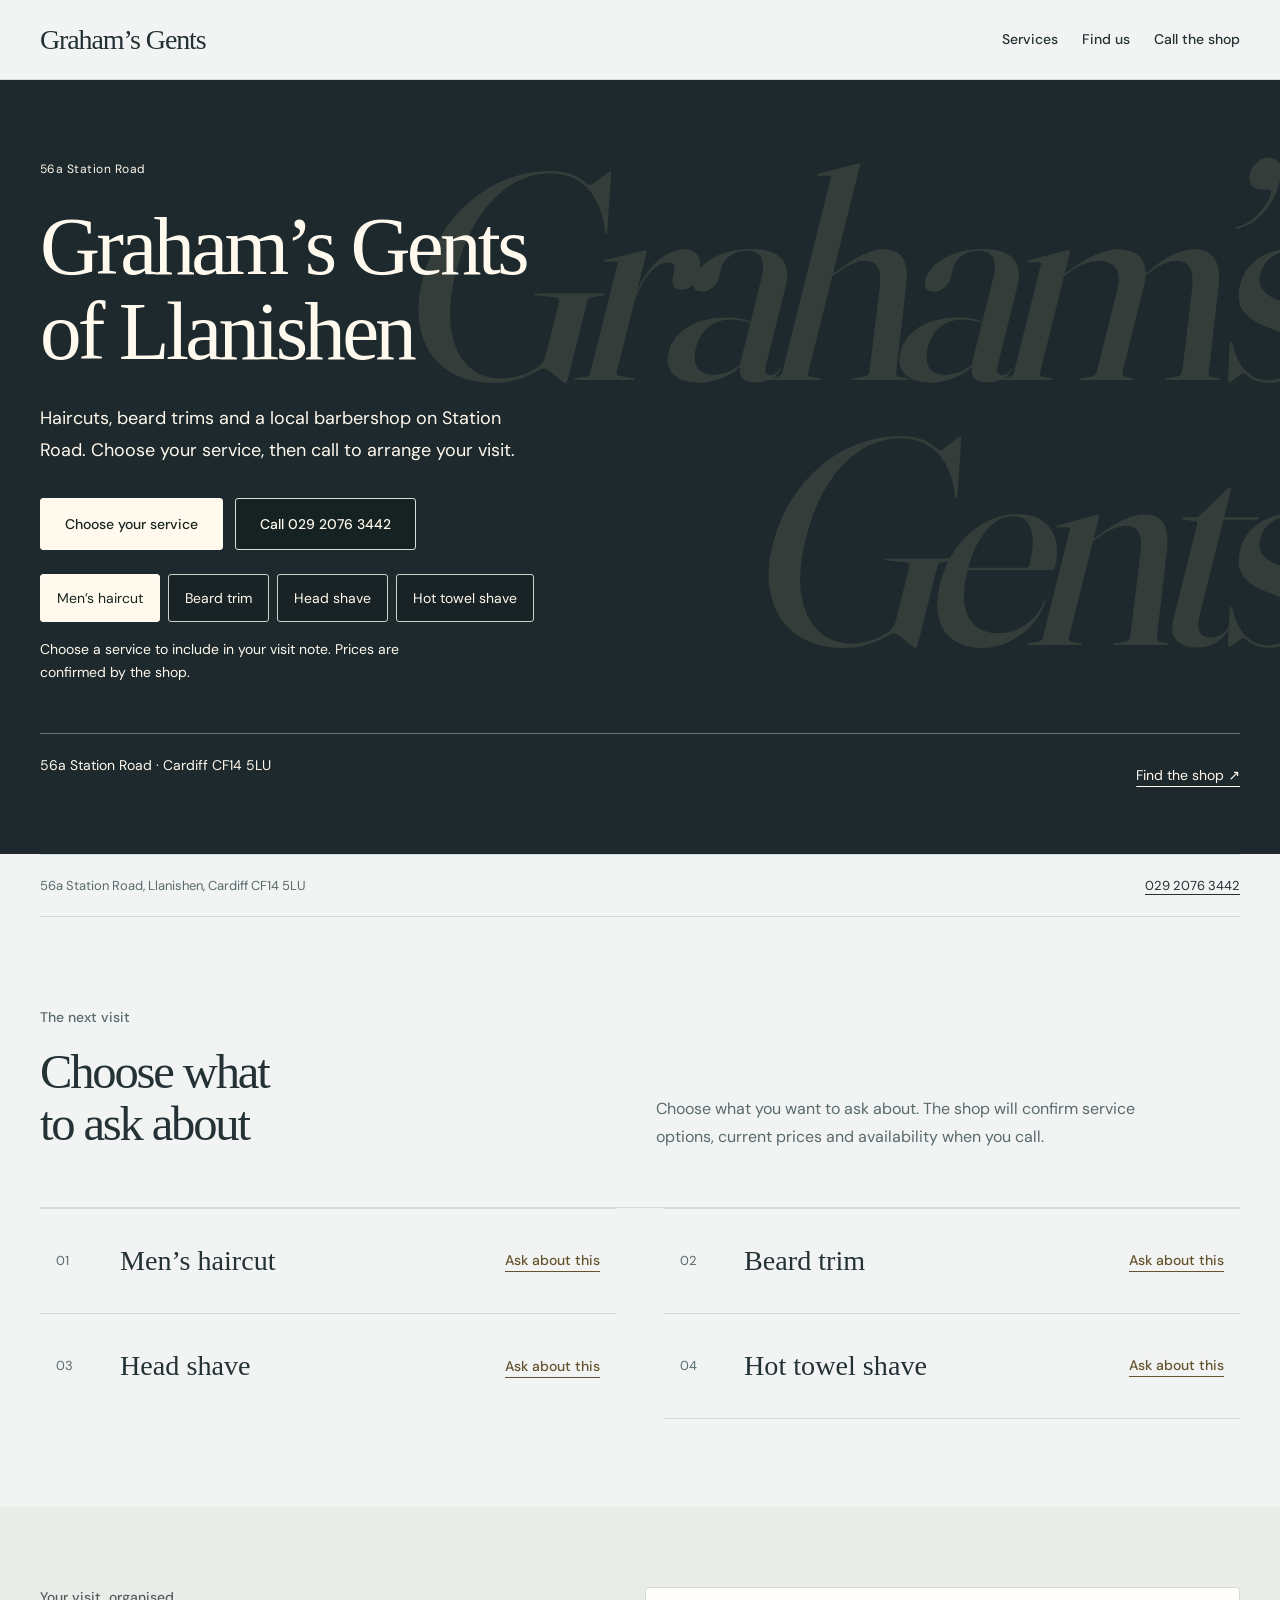
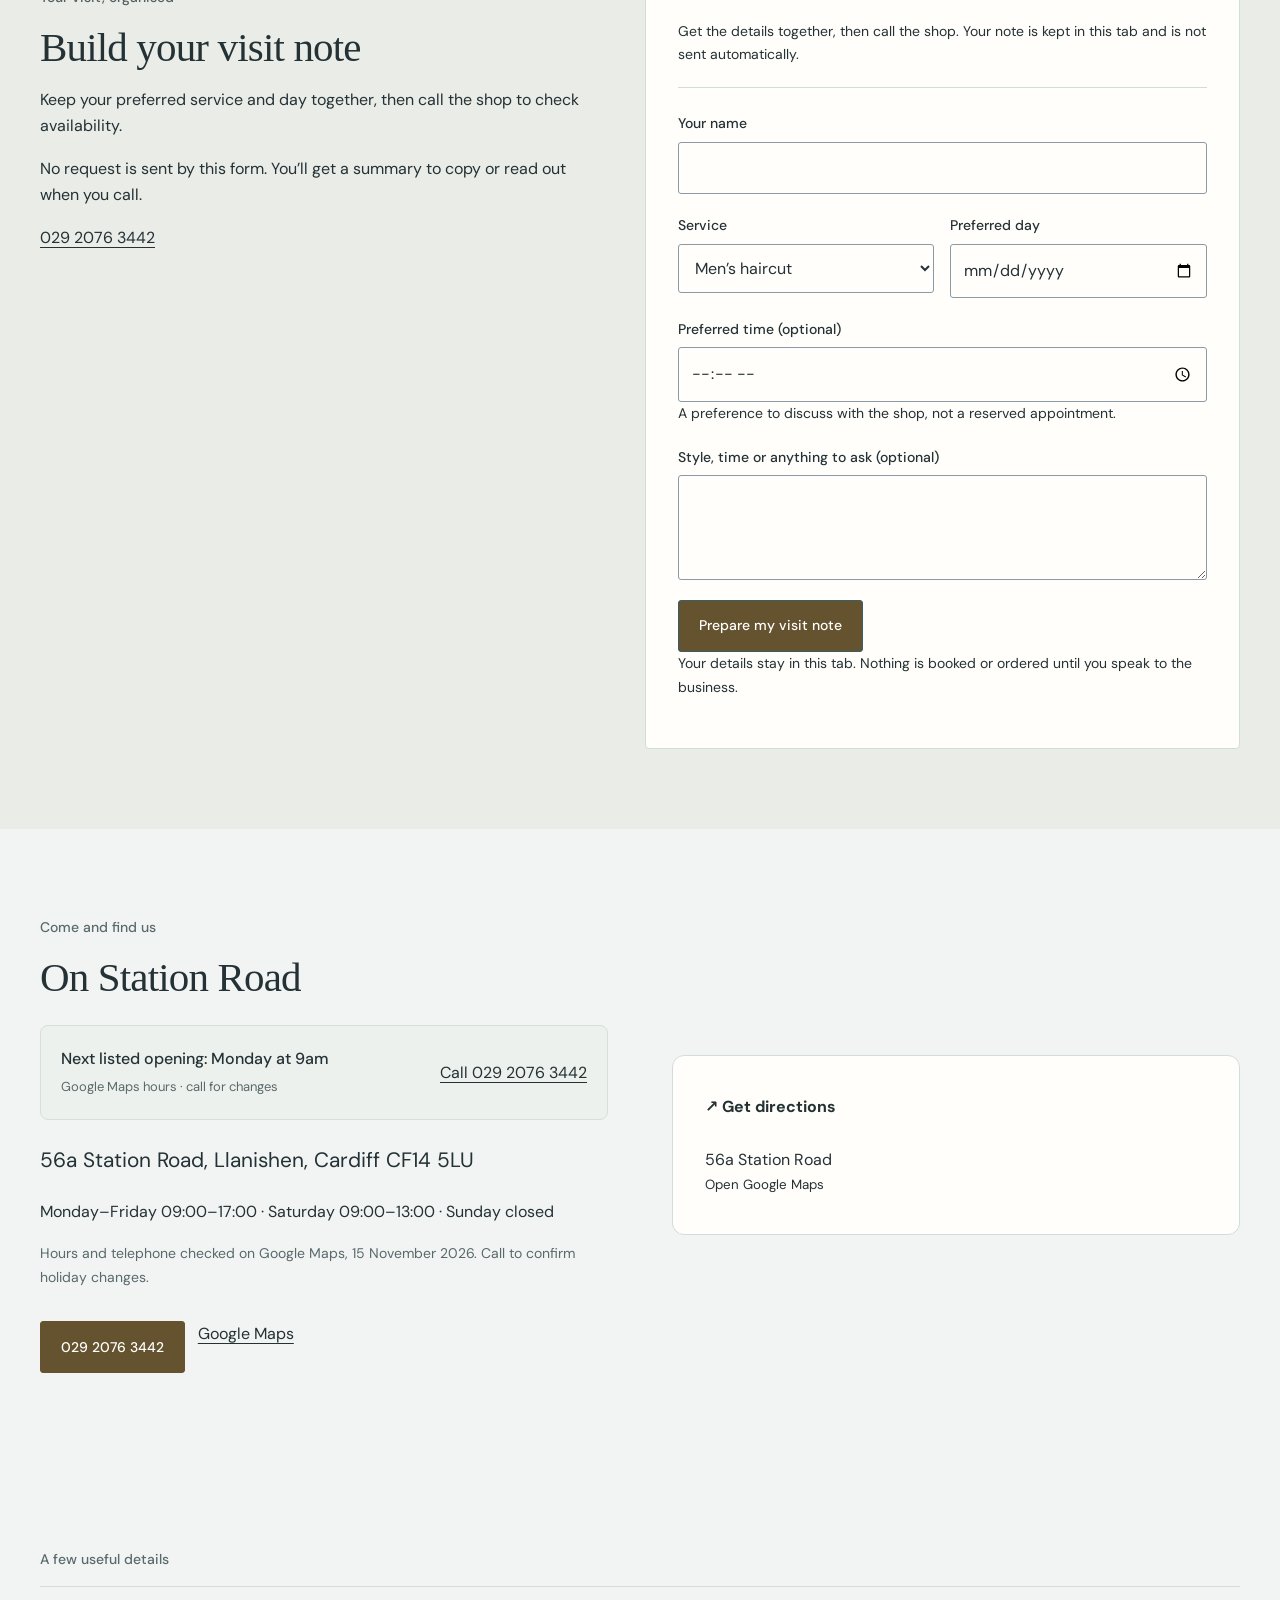
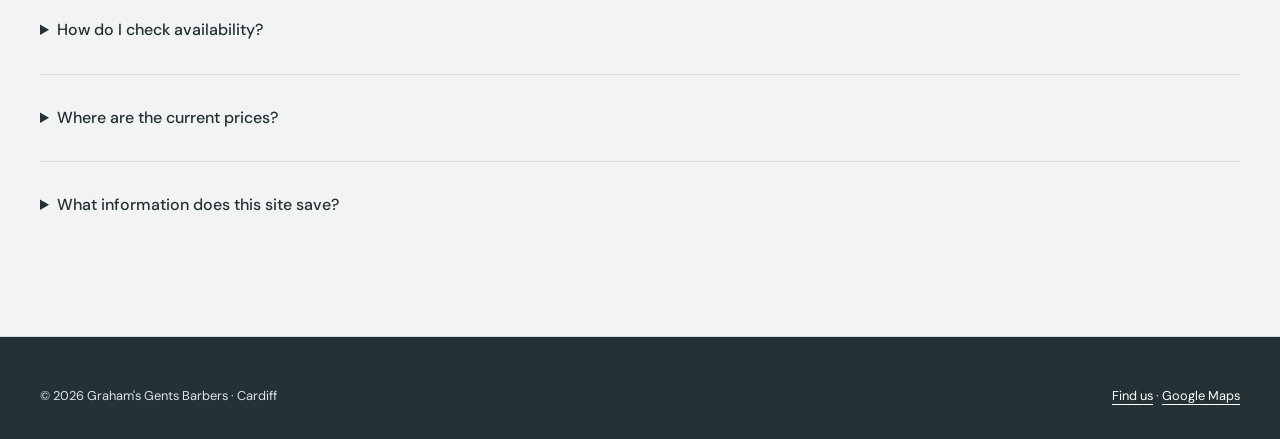
==== commit b2d07d61: "Expose hero services as an accessible radiogroup Co-authored-by: OpenBot <335604065+openbotgit[bot]@" ====
--- a/index.html
+++ b/index.html
@@ -1,4 +1,4 @@
-<!doctype html><html lang="en-GB"><head><meta charset="utf-8"><meta name="viewport" content="width=device-width,initial-scale=1"><meta http-equiv="Content-Security-Policy" content="default-src 'self'; script-src 'self'; style-src 'self'; img-src 'self' data:; base-uri 'none'; form-action 'none'; object-src 'none'"><title>Graham&#39;s Gents Barbers | Llanishen, Cardiff</title><meta name="description" content="Your next haircut starts on Station Road. Find the shop, plan your visit and call to ask about a cut."><meta name="theme-color" content="#1e3028"><link rel="icon" href="favicon.svg" type="image/svg+xml"><link rel="canonical" href="https://henrygoldsmith07-wq.github.io/grahams-gents-barbers/"><meta property="og:type" content="website"><meta property="og:title" content="Graham&#39;s Gents Barbers"><meta property="og:description" content="Your next haircut starts on Station Road. Find the shop, plan your visit and call to ask about a cut."><meta property="og:url" content="https://henrygoldsmith07-wq.github.io/grahams-gents-barbers/"><meta property="og:image" content="https://henrygoldsmith07-wq.github.io/grahams-gents-barbers/og-image.png"><meta property="og:image:alt" content="Graham&#39;s Gents Barbers — 56a Station Road, Llanishen, Cardiff CF14 5LU"><meta name="twitter:card" content="summary_large_image"><script type="application/ld+json">{"@context":"https://schema.org","@type":"HairSalon","@id":"https://henrygoldsmith07-wq.github.io/grahams-gents-barbers/#business","name":"Graham's Gents Barbers","url":"https://henrygoldsmith07-wq.github.io/grahams-gents-barbers/","image":"https://henrygoldsmith07-wq.github.io/grahams-gents-barbers/og-image.png","telephone":"+442920763442","hasMap":"https://maps.google.com/?q=56a+Station+Road+Llanishen+Cardiff+CF14+5LU","areaServed":[{"@type":"Place","name":"Llanishen"},{"@type":"Place","name":"Cardiff"}],"address":{"@type":"PostalAddress","streetAddress":"56a Station Road","addressLocality":"Llanishen","addressRegion":"Cardiff","postalCode":"CF14 5LU","addressCountry":"GB"},"openingHoursSpecification":[{"@type":"OpeningHoursSpecification","dayOfWeek":["Monday","Tuesday","Wednesday","Thursday","Friday"],"opens":"09:00","closes":"17:00"},{"@type":"OpeningHoursSpecification","dayOfWeek":"Saturday","opens":"09:00","closes":"13:00"}],"hasOfferCatalog":{"@type":"OfferCatalog","name":"Barber services","itemListElement":[{"@type":"Offer","itemOffered":{"@type":"Service","name":"Men's haircut"}},{"@type":"Offer","itemOffered":{"@type":"Service","name":"Beard trim"}},{"@type":"Offer","itemOffered":{"@type":"Service","name":"Head shave"}},{"@type":"Offer","itemOffered":{"@type":"Service","name":"Hot towel shave"}}]},"geo":{"@type":"GeoCoordinates","latitude":51.529138,"longitude":-3.187508}}</script><script src="app.js" defer></script><meta name="robots" content="noindex, nofollow"><script src="direction.js" defer></script><link rel="preload" href="assets/dm-sans.woff2" as="font" type="font/woff2" crossorigin><link rel="preload" href="assets/fraunces.woff2" as="font" type="font/woff2" crossorigin><link rel="stylesheet" href="site.css"><script src="experience.js" defer></script><meta property="og:locale" content="en_GB">
+<!doctype html><html lang="en-GB"><head><meta charset="utf-8"><meta name="viewport" content="width=device-width,initial-scale=1"><meta http-equiv="Content-Security-Policy" content="default-src 'self'; script-src 'self'; style-src 'self'; img-src 'self' data:; base-uri 'none'; form-action 'none'; object-src 'none'"><title>Graham&#39;s Gents Barbers | Llanishen, Cardiff</title><meta name="description" content="Your next haircut starts on Station Road. Find the shop, plan your visit and call to ask about a cut."><meta name="theme-color" content="#1e3028"><link rel="icon" href="favicon.svg" type="image/svg+xml"><link rel="canonical" href="https://henrygoldsmith07-wq.github.io/grahams-gents-barbers/"><meta property="og:type" content="website"><meta property="og:title" content="Graham&#39;s Gents Barbers"><meta property="og:description" content="Your next haircut starts on Station Road. Find the shop, plan your visit and call to ask about a cut."><meta property="og:url" content="https://henrygoldsmith07-wq.github.io/grahams-gents-barbers/"><meta property="og:image" content="https://henrygoldsmith07-wq.github.io/grahams-gents-barbers/og-image.png"><meta property="og:image:alt" content="Graham&#39;s Gents Barbers — 56a Station Road, Llanishen, Cardiff CF14 5LU"><meta name="twitter:card" content="summary_large_image"><script type="application/ld+json">{"@context":"https://schema.org","@type":"HairSalon","@id":"https://henrygoldsmith07-wq.github.io/grahams-gents-barbers/#business","name":"Graham's Gents Barbers","url":"https://henrygoldsmith07-wq.github.io/grahams-gents-barbers/","image":"https://henrygoldsmith07-wq.github.io/grahams-gents-barbers/og-image.png","telephone":"+442920763442","hasMap":"https://maps.google.com/?q=56a+Station+Road+Llanishen+Cardiff+CF14+5LU","areaServed":[{"@type":"Place","name":"Llanishen"},{"@type":"Place","name":"Cardiff"}],"address":{"@type":"PostalAddress","streetAddress":"56a Station Road","addressLocality":"Llanishen","addressRegion":"Cardiff","postalCode":"CF14 5LU","addressCountry":"GB"},"openingHoursSpecification":[{"@type":"OpeningHoursSpecification","dayOfWeek":["Monday","Tuesday","Wednesday","Thursday","Friday"],"opens":"09:00","closes":"17:00"},{"@type":"OpeningHoursSpecification","dayOfWeek":"Saturday","opens":"09:00","closes":"13:00"}],"hasOfferCatalog":{"@type":"OfferCatalog","name":"Barber services","itemListElement":[{"@type":"Offer","itemOffered":{"@type":"Service","name":"Men's haircut"}},{"@type":"Offer","itemOffered":{"@type":"Service","name":"Beard trim"}},{"@type":"Offer","itemOffered":{"@type":"Service","name":"Head shave"}},{"@type":"Offer","itemOffered":{"@type":"Service","name":"Hot towel shave"}}]},"geo":{"@type":"GeoCoordinates","latitude":51.529138,"longitude":-3.187508}}</script><script src="experience.js" defer></script><script src="app.js" defer></script><meta name="robots" content="noindex, nofollow"><script src="direction.js" defer></script><link rel="preload" href="assets/dm-sans.woff2" as="font" type="font/woff2" crossorigin><link rel="preload" href="assets/fraunces.woff2" as="font" type="font/woff2" crossorigin><link rel="stylesheet" href="site.css"><meta property="og:locale" content="en_GB">
 <meta property="og:site_name" content="Graham&#39;s Gents Barbers">
 <meta name="twitter:title" content="Graham&#39;s Gents Barbers | Llanishen, Cardiff">
 <meta name="twitter:description" content="Your next haircut starts on Station Road. Find the shop, plan your visit and call to ask about a cut.">
@@ -10,5 +10,5 @@
 <script src="refinement.js" defer></script>
 <link rel="stylesheet" href="finishing.css">
 <link rel="stylesheet" href="hero-background.css">
-</head><body class="heritage"><a class="skip" href="#main">Skip to content</a><header class="top"><div class="wrap"><a class="brand" href="#">Graham’s Gents</a><nav aria-label="Main navigation" id="main-nav"><a href="#services">Services</a><a href="#visit">Find us</a><a href="tel:+442920763442">Call the shop</a></nav><button type="button" class="nav-toggle" aria-controls="main-nav" aria-expanded="false">Menu</button></div></header><main id="main"><section class="direction-hero type-hero type-grahams" aria-labelledby="hero-title"><p class="hero-wordmark" aria-hidden="true">Graham’s<span>Gents</span></p><div class="wrap direction-layout"><div class="direction-copy"><p class="direction-location">56a Station Road</p><h1 id="hero-title">Graham’s Gents<br>of Llanishen</h1><p class="intro">Haircuts, beard trims and a local barbershop on Station Road. Choose your service, then call to arrange your visit.</p><div class="direction-actions"><a class="btn btn-primary" href="#services">Choose your service</a><a class="btn btn-ghost" href="tel:+442920763442">Call 029 2076 3442</a></div><div class="service-choice" role="group" aria-label="Choose what to ask about"><button type="button" data-hero-service="Men’s haircut" aria-pressed="true">Men’s haircut</button><button type="button" data-hero-service="Beard trim" aria-pressed="false">Beard trim</button><button type="button" data-hero-service="Head shave" aria-pressed="false">Head shave</button><button type="button" data-hero-service="Hot towel shave" aria-pressed="false">Hot towel shave</button></div><p class="service-copy" id="service-copy">Choose a service to include in your visit note. Prices are confirmed by the shop.</p></div></div><div class="wrap"><div class="hero-addressline"><span>56a Station Road · Cardiff CF14 5LU</span><a href="#visit">Find the shop ↗</a></div></div></section><div class="wrap"><div class="ribbon"><span>56a Station Road, Llanishen, Cardiff CF14 5LU</span><span>Local & independent</span><span><a href="tel:+442920763442">029 2076 3442</a></span></div><section class="section" id="services"><div class="section-head"><div><p class="label">The next visit</p><h2>Choose what to ask about</h2></div><p>Choose what you want to ask about. The shop will confirm service options, current prices and availability when you call.</p></div><ol class="services"><li><h3>Men’s haircut</h3><a href="#plan" data-service="Men’s haircut">Ask about this</a></li><li><h3>Beard trim</h3><a href="#plan" data-service="Beard trim">Ask about this</a></li><li><h3>Head shave</h3><a href="#plan" data-service="Head shave">Ask about this</a></li><li><h3>Hot towel shave</h3><a href="#plan" data-service="Hot towel shave">Ask about this</a></li></ol></section></div><section class="planning" id="plan"><div class="wrap split"><div><p class="label">Your visit, organised</p><h2>Build your visit note</h2><p>Keep your preferred service and day together, then call the shop to check availability.</p><p>No request is sent by this form. You’ll get a summary to copy or read out when you call.</p><a href="tel:+442920763442">029 2076 3442</a></div><form id="visit-form"><p class="form-intro">Get the details together, then call the shop. Your note is kept in this tab and is not sent automatically.</p><div class="field"><label for="name">Your name</label><input id="name" name="name" required maxlength="80" autocomplete="given-name"></div><div class="row"><div class="field"><label for="service">Service</label><select id="service"><option>Men’s haircut</option><option>Beard trim</option><option>Head shave</option><option>Hot towel shave</option></select></div><div class="field"><label for="date">Preferred day</label><input type="date" id="date" required></div></div><div class="field"><label for="preferred-time">Preferred time (optional)</label><input type="time" id="preferred-time"><p class="hint">A preference to discuss with the shop, not a reserved appointment.</p></div><div class="field"><label for="notes">Style, time or anything to ask (optional)</label><textarea id="notes" rows="3" maxlength="1000"></textarea></div><div class="hp" aria-hidden="true"><input id="website" tabindex="-1" autocomplete="off" aria-label="Leave blank"></div><button class="button" type="submit">Prepare my visit note</button><p class="hint">Your details stay in this tab. Nothing is booked or ordered until you speak to the business.</p><p id="visit-error" class="inline-error" role="alert" tabindex="-1" hidden></p><div id="result" class="result" role="status" tabindex="-1" hidden></div><noscript><p>Call 029 2076 3442 to arrange a visit.</p></noscript></form></div></section><div class="wrap"><section class="section visit" id="visit"><div><p class="label">Come and find us</p><h2>On Station Road</h2><div class="live-visit"><div><strong id="visit-status" aria-live="polite">See the listed hours below</strong><br><small>Google Maps hours · call for changes</small></div><a href="tel:+442920763442">Call 029 2076 3442</a></div><address class="address">56a Station Road, Llanishen, Cardiff CF14 5LU</address><p>Monday–Friday 09:00–17:00 · Saturday 09:00–13:00 · Sunday closed</p><p class="hint">Hours and telephone checked on Google Maps, 15 November 2026. Call to confirm holiday changes.</p><div class="actions"><a class="button" href="tel:+442920763442">029 2076 3442</a><a href="https://www.google.com/maps/search/?api=1&amp;query=Graham%27s+Gents+56a+Station+Road+Llanishen+Cardiff" target="_blank" rel="noopener noreferrer">Google Maps</a></div></div><div class="map-art"><a href="https://www.google.com/maps/dir/?api=1&amp;destination=56a%20Station%20Road%2C%20Llanishen%2C%20Cardiff%20CF14%205LU" target="_blank" rel="noopener noreferrer"><strong>↗ Get directions</strong><br>56a Station Road<br><small>Open Google Maps</small></a></div></section><section class="section" aria-label="Common questions"><p class="label">A few useful details</p><details><summary>How do I check availability?</summary><p>Call 029 2076 3442. The note builder helps organise what you want to ask; it does not send a message or confirm a booking.</p></details><details><summary>Where are the current prices?</summary><p>Prices are to confirm with the owner. Please call before making plans that depend on a particular price or service.</p></details><details><summary>What information does this site save?</summary><p>This form keeps your note in the current tab only. It sends no information to us and uses no analytics or advertising cookies. External links open services with their own privacy policies.</p></details></section></div>
+</head><body class="heritage"><a class="skip" href="#main">Skip to content</a><header class="top"><div class="wrap"><a class="brand" href="#">Graham’s Gents</a><nav aria-label="Main navigation" id="main-nav"><a href="#services">Services</a><a href="#visit">Find us</a><a href="tel:+442920763442">Call the shop</a></nav><button type="button" class="nav-toggle" aria-controls="main-nav" aria-expanded="false">Menu</button></div></header><main id="main"><section class="direction-hero type-hero type-grahams" aria-labelledby="hero-title"><p class="hero-wordmark" aria-hidden="true">Graham’s<span>Gents</span></p><div class="wrap direction-layout"><div class="direction-copy"><p class="direction-location">56a Station Road</p><h1 id="hero-title">Graham’s Gents<br>of Llanishen</h1><p class="intro">Haircuts, beard trims and a local barbershop on Station Road. Choose your service, then call to arrange your visit.</p><div class="direction-actions"><a class="btn btn-primary" href="#services">Choose your service</a><a class="btn btn-ghost" href="tel:+442920763442">Call 029 2076 3442</a></div><div class="service-choice" role="radiogroup" aria-label="Choose what to ask about"><button type="button" role="radio" data-hero-service="Men’s haircut" aria-checked="true" tabindex="0">Men’s haircut</button><button type="button" role="radio" data-hero-service="Beard trim" aria-checked="false" tabindex="-1">Beard trim</button><button type="button" role="radio" data-hero-service="Head shave" aria-checked="false" tabindex="-1">Head shave</button><button type="button" role="radio" data-hero-service="Hot towel shave" aria-checked="false" tabindex="-1">Hot towel shave</button></div><p class="service-copy" id="service-copy">Choose a service to include in your visit note. Prices are confirmed by the shop.</p></div></div><div class="wrap"><div class="hero-addressline"><span>56a Station Road · Cardiff CF14 5LU</span><a href="#visit">Find the shop ↗</a></div></div></section><div class="wrap"><div class="ribbon"><span>56a Station Road, Llanishen, Cardiff CF14 5LU</span><span>Local & independent</span><span><a href="tel:+442920763442">029 2076 3442</a></span></div><section class="section" id="services"><div class="section-head"><div><p class="label">The next visit</p><h2>Choose what to ask about</h2></div><p>Choose what you want to ask about. The shop will confirm service options, current prices and availability when you call.</p></div><ol class="services"><li><h3>Men’s haircut</h3><a href="#plan" data-service="Men’s haircut">Ask about this</a></li><li><h3>Beard trim</h3><a href="#plan" data-service="Beard trim">Ask about this</a></li><li><h3>Head shave</h3><a href="#plan" data-service="Head shave">Ask about this</a></li><li><h3>Hot towel shave</h3><a href="#plan" data-service="Hot towel shave">Ask about this</a></li></ol></section></div><section class="planning" id="plan"><div class="wrap split"><div><p class="label">Your visit, organised</p><h2>Build your visit note</h2><p>Keep your preferred service and day together, then call the shop to check availability.</p><p>No request is sent by this form. You’ll get a summary to copy or read out when you call.</p><a href="tel:+442920763442">029 2076 3442</a></div><form id="visit-form"><p class="form-intro">Get the details together, then call the shop. Your note is kept in this tab and is not sent automatically.</p><div class="field"><label for="name">Your name</label><input id="name" name="name" required maxlength="80" autocomplete="given-name"></div><div class="row"><div class="field"><label for="service">Service</label><select id="service"><option>Men’s haircut</option><option>Beard trim</option><option>Head shave</option><option>Hot towel shave</option></select></div><div class="field"><label for="date">Preferred day</label><input type="date" id="date" required></div></div><div class="field"><label for="preferred-time">Preferred time (optional)</label><input type="time" id="preferred-time"><p class="hint">A preference to discuss with the shop, not a reserved appointment.</p></div><div class="field"><label for="notes">Style, time or anything to ask (optional)</label><textarea id="notes" rows="3" maxlength="1000"></textarea></div><div class="hp" aria-hidden="true"><input id="website" tabindex="-1" autocomplete="off" aria-label="Leave blank"></div><button class="button" type="submit">Prepare my visit note</button><p class="hint">Your details stay in this tab. Nothing is booked or ordered until you speak to the business.</p><p id="visit-error" class="inline-error" role="alert" tabindex="-1" hidden></p><div id="result" class="result" role="status" tabindex="-1" hidden></div><noscript><p>Call 029 2076 3442 to arrange a visit.</p></noscript></form></div></section><div class="wrap"><section class="section visit" id="visit"><div><p class="label">Come and find us</p><h2>On Station Road</h2><div class="live-visit"><div><strong id="visit-status" aria-live="polite">See the listed hours below</strong><br><small>Google Maps hours · call for changes</small></div><a href="tel:+442920763442">Call 029 2076 3442</a></div><address class="address">56a Station Road, Llanishen, Cardiff CF14 5LU</address><p>Monday–Friday 09:00–17:00 · Saturday 09:00–13:00 · Sunday closed</p><p class="hint">Hours and telephone checked on Google Maps, 15 November 2026. Call to confirm holiday changes.</p><div class="actions"><a class="button" href="tel:+442920763442">029 2076 3442</a><a href="https://www.google.com/maps/search/?api=1&amp;query=Graham%27s+Gents+56a+Station+Road+Llanishen+Cardiff" target="_blank" rel="noopener noreferrer">Google Maps</a></div></div><div class="map-art"><a href="https://www.google.com/maps/dir/?api=1&amp;destination=56a%20Station%20Road%2C%20Llanishen%2C%20Cardiff%20CF14%205LU" target="_blank" rel="noopener noreferrer"><strong>↗ Get directions</strong><br>56a Station Road<br><small>Open Google Maps</small></a></div></section><section class="section" aria-label="Common questions"><p class="label">A few useful details</p><details><summary>How do I check availability?</summary><p>Call 029 2076 3442. The note builder helps organise what you want to ask; it does not send a message or confirm a booking.</p></details><details><summary>Where are the current prices?</summary><p>Prices are to confirm with the owner. Please call before making plans that depend on a particular price or service.</p></details><details><summary>What information does this site save?</summary><p>This form keeps your note in the current tab only. It sends no information to us and uses no analytics or advertising cookies. External links open services with their own privacy policies.</p></details></section></div>
 </main><footer><div class="wrap"><span>© 2026 Graham&#39;s Gents Barbers · Cardiff</span><span><a href="#visit">Find us</a> · <a href="https://www.google.com/maps/search/?api=1&amp;query=Graham%27s+Gents+56a+Station+Road+Llanishen+Cardiff" target="_blank" rel="noopener noreferrer">Google Maps</a></span></div></footer><nav class="mobile" aria-label="Quick actions"><a class="button" href="tel:+442920763442">Call the shop</a><a class="button secondary" href="#plan">Plan your visit</a></nav></body></html>
--- a/site.css
+++ b/site.css
@@ -14,7 +14,7 @@
 @font-face{font-family:'DM Sans';src:url('assets/dm-sans.woff2') format('woff2');font-style:normal;font-weight:100 1000;font-display:swap}
 @font-face{font-family:Fraunces;src:url('assets/fraunces.woff2') format('woff2');font-style:normal;font-weight:100 900;font-display:swap}
 :root{--body:'DM Sans',system-ui,sans-serif;--sans:'DM Sans',system-ui,sans-serif;--display:Fraunces,Georgia,serif;--serif:Fraunces,Georgia,serif;--ease:cubic-bezier(.22,1,.36,1)}
-body{font-family:var(--body);font-size:16px;line-height:1.65}h1,h2,h3,.brand-name,.foot-brand{font-family:var(--display);font-optical-sizing:auto}h1,h2,h3{text-wrap:balance}.direction-copy h1{font-size:clamp(44px,5.3vw,76px);line-height:1.03;letter-spacing:-.04em;max-width:13ch;font-variation-settings:'SOFT' 35,'WONK' 0}.direction-copy .intro{font-size:18px;line-height:1.7;max-width:40ch}.direction-location{font-size:14px;margin-bottom:24px}.direction-hero{padding:72px 0 64px}.direction-layout{gap:64px;min-height:520px}.direction-actions{gap:12px}.btn,.button{font-family:var(--body);min-height:52px;padding:14px 20px;border-radius:8px;font-weight:500;letter-spacing:0}.btn:active,.button:active,.round-control:active{transform:translateY(1px)}.head-nav a,header.top nav a{font-weight:500}.site-head,header.top{position:relative}.head-nav a:hover,header.top nav a:hover{color:var(--accent);text-decoration:underline;text-underline-offset:6px}.brand-name{font-size:28px;font-weight:500}.brand-sub{font-family:var(--body)}section{position:relative}.section-head{max-width:none}.section-head h2{max-width:17ch}.section-head p{max-width:50ch}.section,.story,#ranges,#how,#visit,#questions,#book{padding-block:88px}.panel,.form-card,.planning form{padding:32px;border-radius:16px}.hint{line-height:1.6}.form-intro{font-size:14px;color:var(--secondary);margin-bottom:24px}.form-progress{display:flex;flex-wrap:wrap;gap:8px 24px;list-style:none;padding:0;margin:0 0 24px;font-size:13px;color:var(--secondary)}.form-progress span{border-bottom:2px solid var(--rule);padding-bottom:8px}.form-progress .current{border-color:var(--accent);color:var(--text)}.quick-dates{display:flex;flex-wrap:wrap;gap:8px;margin:12px 0 24px}.quick-date{font:500 13px/1.5 var(--body);padding:12px;border:1px solid var(--rule);border-radius:8px;background:var(--surface);color:var(--text);min-height:44px}.quick-date[aria-pressed=true]{background:var(--accent);color:white;border-color:var(--accent)}.booking-summary{margin:24px 0;padding:16px;background:var(--base);border-left:3px solid var(--accent);font-size:14px;line-height:1.7}.inline-error{color:#922d28;font-size:14px;min-height:0;margin:8px 0}.result{scroll-margin-block:112px}.result pre,.request-copy{white-space:pre-wrap;font-family:var(--body);line-height:1.7;font-size:14px;border:1px solid var(--rule);border-radius:8px;background:var(--surface);padding:20px;overflow-wrap:anywhere}.proof-link{font-size:14px;color:var(--secondary)}.proof-link a{min-height:44px;display:inline-flex;align-items:center}.round-control{width:48px;height:48px;display:inline-grid;place-items:center;background:transparent;border:1px solid var(--rule);border-radius:50%;font:400 22px var(--body);color:var(--text);transition:background-color 160ms}.round-control:hover{background:var(--surface)}.live-visit{display:grid;grid-template-columns:1fr auto;gap:16px;padding:20px 0;border-top:1px solid var(--rule);border-bottom:1px solid var(--rule);margin:24px 0}.live-visit strong{font-weight:500}.live-visit small{font-size:12px;color:var(--secondary)}.live-visit a{align-self:center}.service-choice{display:flex;gap:12px;flex-wrap:wrap;margin-top:24px}.service-choice button{min-height:48px;padding:12px 16px;border:1px solid var(--rule);border-radius:8px;color:var(--text);background:var(--surface);font:500 14px var(--body)}.service-choice button[aria-pressed=true]{background:var(--accent);color:#fff;border-color:var(--accent)}.service-copy{font-size:14px;color:var(--secondary);min-height:3.3em;margin-top:16px}.services li{transition:background-color 160ms,border-color 160ms}.services li:has(a:focus-visible){outline:3px solid var(--accent);outline-offset:4px}.services a{font-weight:500}.service-selected{border-color:var(--accent)!important}.visit address{line-height:1.5}.visit .map-art a{min-height:180px;display:flex;flex-direction:column;justify-content:center}.social{border-radius:8px}.faq{max-width:none}.faq summary{font-weight:500;font-size:16px;line-height:1.5}.foot-note{line-height:1.7}.foot-grid p{line-height:1.8}.mobile a{min-height:52px}input:focus,select:focus,textarea:focus{border-color:var(--accent)}[aria-invalid=true]{border:2px solid #922d28}.btn[hidden],.button[hidden]{display:none}.noscript-note{font-size:14px}.direction-visual{min-width:0}.direction-visual svg{height:auto}.tea-scene-caption{display:flex;justify-content:space-between;gap:16px;font-size:13px;color:var(--secondary);padding:20px 24px}.tea-scene-caption a{min-height:44px;display:inline-flex;align-items:center}.tea-scene{background:#eaf2f0;border-radius:48% 48% 16px 16px;position:relative;overflow:hidden}.tea-scene>svg{display:block;width:100%}.tea-scene-caption span{align-self:center}.award-note{border-left:2px solid #a68c42;padding-left:16px;font-size:13px}.booking-hint{font-size:13px;color:var(--secondary)}.drawer .btn{min-height:48px}.basket-row{gap:12px}.quantity-control{display:flex;align-items:center;gap:8px;margin-top:12px}.quantity-control button{display:inline-grid;place-items:center;width:40px;height:44px;font:500 20px var(--body);background:var(--surface);color:var(--text);border:1px solid var(--rule);border-radius:6px}.quantity-control output{min-width:24px;text-align:center;font-size:14px;font-variant-numeric:tabular-nums}.basket-row .remove{min-height:44px}.basket-live{font-size:13px;color:var(--secondary);margin-top:8px}.drawer-head .close{width:44px;height:44px}.drawer-head h2{font-size:28px}.drawer .br-name{font-family:var(--display);font-size:20px;font-weight:400}.drawer .br-meta{font-size:13px}.request-copy{margin-top:16px}.mobile-actions,.mobile-bar,.mobile{z-index:50}.mobile-actions a,.mobile-actions button{font:500 14px var(--body);min-height:48px}.mobile-bar a{font:500 14px var(--body)}
+body{font-family:var(--body);font-size:16px;line-height:1.65}h1,h2,h3,.brand-name,.foot-brand{font-family:var(--display);font-optical-sizing:auto}h1,h2,h3{text-wrap:balance}.direction-copy h1{font-size:clamp(44px,5.3vw,76px);line-height:1.03;letter-spacing:-.04em;max-width:13ch;font-variation-settings:'SOFT' 35,'WONK' 0}.direction-copy .intro{font-size:18px;line-height:1.7;max-width:40ch}.direction-location{font-size:14px;margin-bottom:24px}.direction-hero{padding:72px 0 64px}.direction-layout{gap:64px;min-height:520px}.direction-actions{gap:12px}.btn,.button{font-family:var(--body);min-height:52px;padding:14px 20px;border-radius:8px;font-weight:500;letter-spacing:0}.btn:active,.button:active,.round-control:active{transform:translateY(1px)}.head-nav a,header.top nav a{font-weight:500}.site-head,header.top{position:relative}.head-nav a:hover,header.top nav a:hover{color:var(--accent);text-decoration:underline;text-underline-offset:6px}.brand-name{font-size:28px;font-weight:500}.brand-sub{font-family:var(--body)}section{position:relative}.section-head{max-width:none}.section-head h2{max-width:17ch}.section-head p{max-width:50ch}.section,.story,#ranges,#how,#visit,#questions,#book{padding-block:88px}.panel,.form-card,.planning form{padding:32px;border-radius:16px}.hint{line-height:1.6}.form-intro{font-size:14px;color:var(--secondary);margin-bottom:24px}.form-progress{display:flex;flex-wrap:wrap;gap:8px 24px;list-style:none;padding:0;margin:0 0 24px;font-size:13px;color:var(--secondary)}.form-progress span{border-bottom:2px solid var(--rule);padding-bottom:8px}.form-progress .current{border-color:var(--accent);color:var(--text)}.quick-dates{display:flex;flex-wrap:wrap;gap:8px;margin:12px 0 24px}.quick-date{font:500 13px/1.5 var(--body);padding:12px;border:1px solid var(--rule);border-radius:8px;background:var(--surface);color:var(--text);min-height:44px}.quick-date[aria-pressed=true]{background:var(--accent);color:white;border-color:var(--accent)}.booking-summary{margin:24px 0;padding:16px;background:var(--base);border-left:3px solid var(--accent);font-size:14px;line-height:1.7}.inline-error{color:#922d28;font-size:14px;min-height:0;margin:8px 0}.result{scroll-margin-block:112px}.result pre,.request-copy{white-space:pre-wrap;font-family:var(--body);line-height:1.7;font-size:14px;border:1px solid var(--rule);border-radius:8px;background:var(--surface);padding:20px;overflow-wrap:anywhere}.proof-link{font-size:14px;color:var(--secondary)}.proof-link a{min-height:44px;display:inline-flex;align-items:center}.round-control{width:48px;height:48px;display:inline-grid;place-items:center;background:transparent;border:1px solid var(--rule);border-radius:50%;font:400 22px var(--body);color:var(--text);transition:background-color 160ms}.round-control:hover{background:var(--surface)}.live-visit{display:grid;grid-template-columns:1fr auto;gap:16px;padding:20px 0;border-top:1px solid var(--rule);border-bottom:1px solid var(--rule);margin:24px 0}.live-visit strong{font-weight:500}.live-visit small{font-size:12px;color:var(--secondary)}.live-visit a{align-self:center}.service-choice{display:flex;gap:12px;flex-wrap:wrap;margin-top:24px}.service-choice button{min-height:48px;padding:12px 16px;border:1px solid var(--rule);border-radius:8px;color:var(--text);background:var(--surface);font:500 14px var(--body)}.service-choice button[aria-checked=true]{background:var(--accent);color:#fff;border-color:var(--accent)}.service-copy{font-size:14px;color:var(--secondary);min-height:3.3em;margin-top:16px}.services li{transition:background-color 160ms,border-color 160ms}.services li:has(a:focus-visible){outline:3px solid var(--accent);outline-offset:4px}.services a{font-weight:500}.service-selected{border-color:var(--accent)!important}.visit address{line-height:1.5}.visit .map-art a{min-height:180px;display:flex;flex-direction:column;justify-content:center}.social{border-radius:8px}.faq{max-width:none}.faq summary{font-weight:500;font-size:16px;line-height:1.5}.foot-note{line-height:1.7}.foot-grid p{line-height:1.8}.mobile a{min-height:52px}input:focus,select:focus,textarea:focus{border-color:var(--accent)}[aria-invalid=true]{border:2px solid #922d28}.btn[hidden],.button[hidden]{display:none}.noscript-note{font-size:14px}.direction-visual{min-width:0}.direction-visual svg{height:auto}.tea-scene-caption{display:flex;justify-content:space-between;gap:16px;font-size:13px;color:var(--secondary);padding:20px 24px}.tea-scene-caption a{min-height:44px;display:inline-flex;align-items:center}.tea-scene{background:#eaf2f0;border-radius:48% 48% 16px 16px;position:relative;overflow:hidden}.tea-scene>svg{display:block;width:100%}.tea-scene-caption span{align-self:center}.award-note{border-left:2px solid #a68c42;padding-left:16px;font-size:13px}.booking-hint{font-size:13px;color:var(--secondary)}.drawer .btn{min-height:48px}.basket-row{gap:12px}.quantity-control{display:flex;align-items:center;gap:8px;margin-top:12px}.quantity-control button{display:inline-grid;place-items:center;width:40px;height:44px;font:500 20px var(--body);background:var(--surface);color:var(--text);border:1px solid var(--rule);border-radius:6px}.quantity-control output{min-width:24px;text-align:center;font-size:14px;font-variant-numeric:tabular-nums}.basket-row .remove{min-height:44px}.basket-live{font-size:13px;color:var(--secondary);margin-top:8px}.drawer-head .close{width:44px;height:44px}.drawer-head h2{font-size:28px}.drawer .br-name{font-family:var(--display);font-size:20px;font-weight:400}.drawer .br-meta{font-size:13px}.request-copy{margin-top:16px}.mobile-actions,.mobile-bar,.mobile{z-index:50}.mobile-actions a,.mobile-actions button{font:500 14px var(--body);min-height:48px}.mobile-bar a{font:500 14px var(--body)}
 @media(max-width:900px){.direction-layout{gap:32px;min-height:0}.direction-copy h1{font-size:clamp(42px,6.5vw,64px)}.direction-hero{padding:48px 0}.direction-copy .intro{font-size:16px}.section,.story,#ranges,#how,#visit,#questions,#book{padding-block:64px}.panel,.form-card,.planning form{padding:24px}.section-head{gap:24px}.brand-name{font-size:24px}}@media(max-width:600px){.direction-copy h1{font-size:46px;max-width:15ch}.direction-hero{padding-top:32px}.direction-layout{gap:40px}.direction-copy .intro{max-width:43ch}.direction-actions{margin-top:24px}.section,.story,#ranges,#how,#visit,#questions,#book{padding-block:48px}.direction-actions .btn{font-size:14px}.brand-name{font-size:22px}.tea-scene-caption{padding:8px 16px 16px}.booking-summary{padding:16px}.live-visit{grid-template-columns:1fr}.service-choice{gap:8px}.form-progress{gap:12px}.drawer .br-name{font-size:18px}}@media(prefers-reduced-motion:reduce){*,*::before,*::after{animation:none!important;transition:none!important;scroll-behavior:auto!important}}
 :root{--display:Georgia,'Times New Roman',serif}.brand{font-family:Georgia}.direction-layout{grid-template-columns:.9fr 1.1fr}.direction-copy h1{font-family:Georgia;font-size:clamp(42px,5.2vw,72px);line-height:1.08;letter-spacing:-.035em}.direction-visual{position:relative;background:#e1eaeb;padding:24px;border-radius:8px;box-shadow:inset 0 0 0 1px #d8e1e1}.direction-visual svg{filter:drop-shadow(0 12px 12px #22333515)}.direction-visual::after{content:'';height:1px;position:absolute;left:48px;right:48px;bottom:48px;background:#21353518}.planning{background:#253537}.planning .label{color:#c9d9d9}.services{grid-template-columns:1fr 1fr;gap:0 48px}.services li{padding:32px 0}.services h3{font-family:Georgia;font-size:30px}.service-copy{max-width:40ch}.ribbon{border-left:3px solid #b69a4f}.live-visit{background:#edf1ed;padding:20px;border:1px solid #d6dfdb;border-radius:8px}.service-choice button{font-size:14px}.planning h2{font-family:Georgia}.top .brand{font-size:28px}@media(max-width:900px){.direction-layout{grid-template-columns:1fr}.direction-visual{max-width:600px;margin:auto}.services{gap:0 24px}}@media(max-width:600px){.direction-visual{padding:8px}.services{grid-template-columns:1fr}.services li{padding:24px 0}.top .brand{font-size:24px}}
 .copy-buffer{position:fixed;left:-9999px;top:0;width:1px;height:1px;opacity:0}.result .actions{gap:12px}.service-choice button:focus-visible{outline-offset:4px}
--- a/refinement.css
+++ b/refinement.css
@@ -1,5 +1,5 @@
 /* Integrated refresh: quiet controls, expressive content, clear routes. */
-html{scroll-padding-top:104px}body{font-size:16px;line-height:1.65}.direction-hero{background:var(--base);padding:72px 0}.direction-layout{gap:56px;min-height:560px}.direction-copy h1,.section-head h2{background:none;background-clip:initial;-webkit-background-clip:initial;color:var(--text);letter-spacing:-.045em}.direction-copy h1{font-size:clamp(48px,5.8vw,84px);line-height:1.01;max-width:12ch}.direction-copy .intro{font-size:18px;max-width:38ch}.direction-location{font-size:13px;margin-bottom:28px}.direction-visual::before{display:none}.direction-visual{box-shadow:none;transform:none!important}.direction-actions .btn,.direction-actions .button{min-height:52px;border-radius:999px;padding:14px 24px}.btn-primary,.rack-add,.basket-count{background:var(--accent);box-shadow:none}.btn-primary:hover,.rack-add:hover{background:var(--text);box-shadow:none}.section-head{margin-bottom:40px}.section-head h2{font-size:clamp(32px,3.8vw,52px);line-height:1.08}.head-nav a,header.top nav a{text-underline-offset:8px}.head-nav a:hover,header.top nav a:hover{text-decoration:underline}.head-nav a[aria-current=location],header.top nav a[aria-current=location]{text-decoration:underline;text-decoration-thickness:2px}.service-choice button[aria-pressed=true]{background:var(--accent);border-color:var(--accent);color:white;box-shadow:none}.ribbon{border-image:none;border-left:0}.planning{background:var(--text)}.planning .button{background:var(--accent)}.planning .split{grid-template-columns:1fr 1.1fr;max-width:1200px}.planning input,.planning select,.planning textarea{max-width:100%;width:100%}.planning .label{color:inherit}.jiro-experience{padding-block:72px;--jx-paper:var(--base);--jx-ink:var(--text);--jx-accent:var(--accent);--jx-panel:var(--surface);--jx-rule:var(--rule);border-block:1px solid var(--rule)}.jiro-experience .jx-intro h2{font-size:clamp(36px,4vw,56px)}.jiro-experience .jx-guide{margin-top:72px;gap:48px}.jiro-experience .jx-card{min-height:280px;border-radius:8px}.jiro-experience .jx-book{border-radius:2px}.jiro-experience .jx-cover{isolation:isolate}.jiro-experience .jx-cover img{filter:brightness(.42);z-index:-1}.jiro-experience .jx-sticky h3{font-size:38px}.jiro-experience .jx-help{font-size:13px}.jiro-experience .jx-stage{min-height:380px;padding-block:32px}.jiro-experience .jx-book{height:292px}.jiro-experience .jx-tabs{margin-top:28px}.jx-sticky p{max-width:44ch}.photo-note{color:var(--secondary);font-size:13px}.photo-grid{display:block;columns:3;column-gap:24px}.photo-card{border-radius:4px;box-shadow:none;border:0;margin:0 0 24px}.photo-card:hover{box-shadow:none}.photo-card figcaption{font-size:13px;font-weight:400;border:0;padding:12px 0;color:var(--secondary)}.photo-card img{object-fit:cover}.photo-zoom{display:block;background:none;border:0;padding:0;width:100%;cursor:zoom-in;overflow:hidden;border-radius:4px}.photo-zoom img{transition:transform 300ms;display:block;width:100%;height:auto}.photo-zoom:hover img{transform:scale(1.025)}.photo-zoom:focus-visible{outline:3px solid var(--accent);outline-offset:4px}.gallery-more{display:block;margin:24px auto 0;min-height:48px;padding:12px 24px;border-radius:999px;border:1px solid var(--rule);background:var(--surface);color:var(--text);font:500 15px var(--body)}.gallery-state{font-size:13px;color:var(--secondary);margin-top:16px;text-align:center;max-width:none}.image-viewer{width:min(1080px,calc(100% - 32px));max-height:calc(100svh - 32px);padding:56px 24px 24px;border:0;border-radius:8px;color:var(--text);background:var(--surface)}.image-viewer::backdrop{background:#111c}.image-viewer img{display:block;max-width:100%;width:auto;max-height:65svh;height:auto;object-fit:contain;margin:auto}.image-viewer p{font-size:14px;text-align:center;max-width:none;margin:16px auto}.viewer-close{position:absolute;right:16px;top:8px;min-height:44px;border:0;background:none;color:inherit;font:500 15px var(--body);cursor:pointer}.viewer-controls{display:flex;justify-content:space-between;gap:16px;align-items:center;margin-top:16px}.viewer-controls button{min-height:48px;padding:12px 20px;border:1px solid var(--rule);color:inherit;background:transparent;border-radius:999px;font:500 14px var(--body)}.viewer-count{font-size:13px}.coffee-editorial{padding:80px 0;background:#eee2cf;color:#352c24}.coffee-header{display:grid;grid-template-columns:1fr 1fr;gap:48px;align-items:end;margin-bottom:32px}.coffee-header h2{font-size:clamp(36px,4vw,56px);line-height:1.08;max-width:14ch;color:inherit}.coffee-header p{max-width:44ch;color:inherit}.coffee-grid{display:grid;grid-template-columns:1.4fr .7fr 1fr;gap:24px;align-items:start}.coffee-grid figure{margin:0}.coffee-grid img{aspect-ratio:4/5;object-fit:cover;width:100%}.coffee-grid figure:nth-child(2){margin-top:80px}.coffee-grid figure:nth-child(2) img{aspect-ratio:1}.coffee-grid figure:nth-child(3){margin-top:32px}.coffee-grid figcaption{font-size:13px;padding-top:12px}.hero-photo{margin:0;position:relative}.hero-photo>img{width:100%;height:540px;object-fit:cover;object-position:62% 50%;display:block;border-radius:160px 160px 8px 8px}.hero-photo figcaption{margin-top:12px;font-size:12px;color:var(--secondary);max-width:40ch}.hero-address{position:absolute;bottom:64px;left:-24px;background:var(--text);color:var(--base);padding:20px 24px;border-radius:4px;font-size:14px;line-height:1.4}.hero-address strong{font:400 28px/1.3 var(--display);display:block;margin-bottom:4px}button,a,input,select,textarea,summary{scroll-margin-block:112px}.copy-buffer{position:fixed;left:-9999px}main>section{scroll-margin-top:96px}
+html{scroll-padding-top:104px}body{font-size:16px;line-height:1.65}.direction-hero{background:var(--base);padding:72px 0}.direction-layout{gap:56px;min-height:560px}.direction-copy h1,.section-head h2{background:none;background-clip:initial;-webkit-background-clip:initial;color:var(--text);letter-spacing:-.045em}.direction-copy h1{font-size:clamp(48px,5.8vw,84px);line-height:1.01;max-width:12ch}.direction-copy .intro{font-size:18px;max-width:38ch}.direction-location{font-size:13px;margin-bottom:28px}.direction-visual::before{display:none}.direction-visual{box-shadow:none;transform:none!important}.direction-actions .btn,.direction-actions .button{min-height:52px;border-radius:999px;padding:14px 24px}.btn-primary,.rack-add,.basket-count{background:var(--accent);box-shadow:none}.btn-primary:hover,.rack-add:hover{background:var(--text);box-shadow:none}.section-head{margin-bottom:40px}.section-head h2{font-size:clamp(32px,3.8vw,52px);line-height:1.08}.head-nav a,header.top nav a{text-underline-offset:8px}.head-nav a:hover,header.top nav a:hover{text-decoration:underline}.head-nav a[aria-current=location],header.top nav a[aria-current=location]{text-decoration:underline;text-decoration-thickness:2px}.service-choice button[aria-checked=true]{background:var(--accent);border-color:var(--accent);color:white;box-shadow:none}.ribbon{border-image:none;border-left:0}.planning{background:var(--text)}.planning .button{background:var(--accent)}.planning .split{grid-template-columns:1fr 1.1fr;max-width:1200px}.planning input,.planning select,.planning textarea{max-width:100%;width:100%}.planning .label{color:inherit}.jiro-experience{padding-block:72px;--jx-paper:var(--base);--jx-ink:var(--text);--jx-accent:var(--accent);--jx-panel:var(--surface);--jx-rule:var(--rule);border-block:1px solid var(--rule)}.jiro-experience .jx-intro h2{font-size:clamp(36px,4vw,56px)}.jiro-experience .jx-guide{margin-top:72px;gap:48px}.jiro-experience .jx-card{min-height:280px;border-radius:8px}.jiro-experience .jx-book{border-radius:2px}.jiro-experience .jx-cover{isolation:isolate}.jiro-experience .jx-cover img{filter:brightness(.42);z-index:-1}.jiro-experience .jx-sticky h3{font-size:38px}.jiro-experience .jx-help{font-size:13px}.jiro-experience .jx-stage{min-height:380px;padding-block:32px}.jiro-experience .jx-book{height:292px}.jiro-experience .jx-tabs{margin-top:28px}.jx-sticky p{max-width:44ch}.photo-note{color:var(--secondary);font-size:13px}.photo-grid{display:block;columns:3;column-gap:24px}.photo-card{border-radius:4px;box-shadow:none;border:0;margin:0 0 24px}.photo-card:hover{box-shadow:none}.photo-card figcaption{font-size:13px;font-weight:400;border:0;padding:12px 0;color:var(--secondary)}.photo-card img{object-fit:cover}.photo-zoom{display:block;background:none;border:0;padding:0;width:100%;cursor:zoom-in;overflow:hidden;border-radius:4px}.photo-zoom img{transition:transform 300ms;display:block;width:100%;height:auto}.photo-zoom:hover img{transform:scale(1.025)}.photo-zoom:focus-visible{outline:3px solid var(--accent);outline-offset:4px}.gallery-more{display:block;margin:24px auto 0;min-height:48px;padding:12px 24px;border-radius:999px;border:1px solid var(--rule);background:var(--surface);color:var(--text);font:500 15px var(--body)}.gallery-state{font-size:13px;color:var(--secondary);margin-top:16px;text-align:center;max-width:none}.image-viewer{width:min(1080px,calc(100% - 32px));max-height:calc(100svh - 32px);padding:56px 24px 24px;border:0;border-radius:8px;color:var(--text);background:var(--surface)}.image-viewer::backdrop{background:#111c}.image-viewer img{display:block;max-width:100%;width:auto;max-height:65svh;height:auto;object-fit:contain;margin:auto}.image-viewer p{font-size:14px;text-align:center;max-width:none;margin:16px auto}.viewer-close{position:absolute;right:16px;top:8px;min-height:44px;border:0;background:none;color:inherit;font:500 15px var(--body);cursor:pointer}.viewer-controls{display:flex;justify-content:space-between;gap:16px;align-items:center;margin-top:16px}.viewer-controls button{min-height:48px;padding:12px 20px;border:1px solid var(--rule);color:inherit;background:transparent;border-radius:999px;font:500 14px var(--body)}.viewer-count{font-size:13px}.coffee-editorial{padding:80px 0;background:#eee2cf;color:#352c24}.coffee-header{display:grid;grid-template-columns:1fr 1fr;gap:48px;align-items:end;margin-bottom:32px}.coffee-header h2{font-size:clamp(36px,4vw,56px);line-height:1.08;max-width:14ch;color:inherit}.coffee-header p{max-width:44ch;color:inherit}.coffee-grid{display:grid;grid-template-columns:1.4fr .7fr 1fr;gap:24px;align-items:start}.coffee-grid figure{margin:0}.coffee-grid img{aspect-ratio:4/5;object-fit:cover;width:100%}.coffee-grid figure:nth-child(2){margin-top:80px}.coffee-grid figure:nth-child(2) img{aspect-ratio:1}.coffee-grid figure:nth-child(3){margin-top:32px}.coffee-grid figcaption{font-size:13px;padding-top:12px}.hero-photo{margin:0;position:relative}.hero-photo>img{width:100%;height:540px;object-fit:cover;object-position:62% 50%;display:block;border-radius:160px 160px 8px 8px}.hero-photo figcaption{margin-top:12px;font-size:12px;color:var(--secondary);max-width:40ch}.hero-address{position:absolute;bottom:64px;left:-24px;background:var(--text);color:var(--base);padding:20px 24px;border-radius:4px;font-size:14px;line-height:1.4}.hero-address strong{font:400 28px/1.3 var(--display);display:block;margin-bottom:4px}button,a,input,select,textarea,summary{scroll-margin-block:112px}.copy-buffer{position:fixed;left:-9999px}main>section{scroll-margin-top:96px}
 @media(max-width:1000px){.direction-layout{gap:32px}.direction-copy h1{font-size:56px}.planning .split{gap:32px}.hero-photo>img{height:460px}.hero-address{left:0}.coffee-grid{gap:16px}}
 @media(max-width:800px){html{scroll-padding-top:24px}.direction-hero{padding:40px 0 48px}.direction-layout{grid-template-columns:1fr;min-height:0;gap:32px}.direction-copy{max-width:none}.direction-copy h1{font-size:clamp(44px,10vw,64px);max-width:14ch}.direction-copy .intro{font-size:16px;max-width:44ch}.direction-actions{gap:12px}.direction-actions .btn,.direction-actions .button{padding:12px 20px;min-height:48px}.direction-visual{max-width:560px}.planning .split{grid-template-columns:1fr}.jiro-experience{padding:48px 20px}.jiro-experience .jx-intro{grid-template-columns:1fr;gap:20px}.jiro-experience .jx-guide{margin-top:48px;grid-template-columns:1fr;gap:32px}.jiro-experience .jx-sticky{position:static}.jiro-experience .jx-stage{min-height:272px}.jiro-experience .jx-book{height:240px;min-width:160px}.photo-grid{columns:2;column-gap:16px}.photo-card{margin-bottom:16px}.hero-photo>img{height:420px;border-radius:96px 96px 4px 4px}.hero-address{bottom:64px;padding:16px 20px}.coffee-editorial{padding:48px 0}.coffee-header{grid-template-columns:1fr;gap:24px}.coffee-grid{grid-template-columns:1fr 1fr}.coffee-grid figure:nth-child(2){margin-top:48px}.coffee-grid figure:nth-child(3){grid-column:1/-1;margin-top:0}.coffee-grid figure:nth-child(3) img{aspect-ratio:16/9}.jx-sticky img{max-height:320px}.image-viewer{padding-inline:16px}.section-head{margin-bottom:24px}}
 @media(max-width:440px){.photo-grid{columns:1}.hero-photo>img{height:360px}.coffee-grid{gap:16px}.viewer-controls button{padding:12px}.jx-card h3{font-size:28px}}
@@ -8,8 +8,8 @@
 .photo-card[hidden]{display:none!important}.gallery-more:focus-visible,.photo-zoom:focus-visible,.viewer-controls button:focus-visible,.viewer-close:focus-visible{outline:3px solid var(--accent);outline-offset:4px}
 
 /* Henry's premium direction: remove decorative gimmicks, retain clear interactions. */
-:root{--control-radius:3px}body{background:var(--base)}.direction-hero{background:var(--base)!important;padding:80px 0 88px}.direction-copy h1{font-size:clamp(48px,5.6vw,80px);letter-spacing:-.045em;line-height:1.04}.direction-copy .intro{font-size:17px;line-height:1.8}.direction-location{font-size:12px;color:var(--secondary);letter-spacing:.04em}.direction-actions .btn,.direction-actions .button,.btn,.button{border-radius:3px;box-shadow:none!important;background-image:none!important}.btn-primary,.button,.rack-add{background:var(--accent)!important;color:#fff}.btn-ghost,.btn-outline,.button.secondary{background:transparent!important;color:var(--text)!important;border:1px solid var(--rule)}.btn-primary:hover,.button:hover{filter:brightness(.9)}.direction-visual{border:0!important;padding:0!important;background:none!important;border-radius:0!important;transform:none!important;box-shadow:none!important}.direction-visual::before{display:none!important}.section-head h2,.direction-copy h1,.direction-copy h1 em{background:none!important;-webkit-text-fill-color:currentColor;background-clip:initial;color:var(--text)}.section-head{align-items:start}.section-head p{color:var(--secondary);max-width:44ch}.ribbon{background:transparent!important;color:var(--secondary)!important;border-block:1px solid var(--rule)!important;padding:20px 0;border-image:none}.ribbon a{color:var(--text)!important}.services li{border-color:var(--rule)}.service-choice button{border-radius:3px!important;border-width:1px!important;background:transparent!important;color:var(--text)!important;font-weight:400;box-shadow:none!important}.service-choice button[aria-pressed=true]{background:var(--accent)!important;color:#fff!important;border-color:var(--accent)!important}.planning{background:var(--text)!important;padding-block:80px}.planning form{border-radius:4px;box-shadow:none}.planning .button{background:var(--accent)!important}.panel,.form-card{border-radius:4px;box-shadow:none}.hero-photo>img{border-radius:3px;height:560px}.hero-address{display:none}.hero-photo figcaption{font-size:12px;line-height:1.6}.coffee-editorial{background:#eeebe2}.coffee-grid img{border-radius:2px}.coffee-grid figcaption{color:#5c6055;font-size:12px}.gallery-more,.viewer-controls button{border-radius:3px}.photo-card{border-radius:2px}.item{border-radius:4px;border:1px solid var(--rule);box-shadow:none}.item:hover{box-shadow:none;transform:none}.item-art{background:#f2eee8}.hero-floral{margin:0;position:relative;padding:0 40px 0 0}.hero-floral .floral-main{width:100%;height:540px;object-fit:cover;display:block;border-radius:2px;object-position:45% 45%}.hero-floral .floral-detail{position:absolute;right:0;bottom:60px;width:34%;height:220px;object-fit:cover;border:8px solid var(--base)}.hero-floral figcaption{font-size:12px;margin-top:12px;color:var(--secondary);max-width:44ch}.address-panel{padding:48px;min-height:500px;background:#233533;color:#f2eee2;display:flex;flex-direction:column;align-items:start;justify-content:space-between;border-radius:2px}.address-panel .panel-top{display:flex;justify-content:space-between;width:100%;padding-bottom:24px;border-bottom:1px solid #ffffff33;gap:24px;font-size:12px;letter-spacing:.04em}.address-panel .panel-wordmark{font:400 clamp(44px,5vw,72px)/1.05 'Fraunces',Georgia,serif;letter-spacing:-.04em;color:inherit;margin:32px 0}.address-panel p{color:inherit;margin:0}.address-panel .panel-address{font-size:14px;line-height:1.8}.address-panel a{display:inline-block;color:inherit;font-size:14px;text-underline-offset:6px;min-height:44px;padding-block:12px}.address-panel .panel-end{display:flex;flex-wrap:wrap;gap:16px 32px;border-top:1px solid #ffffff33;padding-top:16px;width:100%}.address-panel.grahams{background:#1d292c;color:#d6c49c}.address-panel.grahams .panel-wordmark{font-style:italic}.address-panel.grahams .panel-address{color:#cbd8dc}.address-panel.best{background:#e7e8dc;color:#233533}.address-panel.best .panel-top,.address-panel.best .panel-end{border-color:#23353333}.address-panel.best .panel-wordmark{font:500 clamp(52px,6vw,88px)/.95 'DM Sans',sans-serif;letter-spacing:-.07em}.address-panel.best .panel-wordmark span{font-family:'Fraunces',Georgia,serif;font-weight:400;font-style:italic}.facts,.strip{background:var(--surface);border-block:1px solid var(--rule)}.photo-zoom:hover img{transform:none}.image-viewer{border-radius:3px}
+:root{--control-radius:3px}body{background:var(--base)}.direction-hero{background:var(--base)!important;padding:80px 0 88px}.direction-copy h1{font-size:clamp(48px,5.6vw,80px);letter-spacing:-.045em;line-height:1.04}.direction-copy .intro{font-size:17px;line-height:1.8}.direction-location{font-size:12px;color:var(--secondary);letter-spacing:.04em}.direction-actions .btn,.direction-actions .button,.btn,.button{border-radius:3px;box-shadow:none!important;background-image:none!important}.btn-primary,.button,.rack-add{background:var(--accent)!important;color:#fff}.btn-ghost,.btn-outline,.button.secondary{background:transparent!important;color:var(--text)!important;border:1px solid var(--rule)}.btn-primary:hover,.button:hover{filter:brightness(.9)}.direction-visual{border:0!important;padding:0!important;background:none!important;border-radius:0!important;transform:none!important;box-shadow:none!important}.direction-visual::before{display:none!important}.section-head h2,.direction-copy h1,.direction-copy h1 em{background:none!important;-webkit-text-fill-color:currentColor;background-clip:initial;color:var(--text)}.section-head{align-items:start}.section-head p{color:var(--secondary);max-width:44ch}.ribbon{background:transparent!important;color:var(--secondary)!important;border-block:1px solid var(--rule)!important;padding:20px 0;border-image:none}.ribbon a{color:var(--text)!important}.services li{border-color:var(--rule)}.service-choice button{border-radius:3px!important;border-width:1px!important;background:transparent!important;color:var(--text)!important;font-weight:400;box-shadow:none!important}.service-choice button[aria-checked=true]{background:var(--accent)!important;color:#fff!important;border-color:var(--accent)!important}.planning{background:var(--text)!important;padding-block:80px}.planning form{border-radius:4px;box-shadow:none}.planning .button{background:var(--accent)!important}.panel,.form-card{border-radius:4px;box-shadow:none}.hero-photo>img{border-radius:3px;height:560px}.hero-address{display:none}.hero-photo figcaption{font-size:12px;line-height:1.6}.coffee-editorial{background:#eeebe2}.coffee-grid img{border-radius:2px}.coffee-grid figcaption{color:#5c6055;font-size:12px}.gallery-more,.viewer-controls button{border-radius:3px}.photo-card{border-radius:2px}.item{border-radius:4px;border:1px solid var(--rule);box-shadow:none}.item:hover{box-shadow:none;transform:none}.item-art{background:#f2eee8}.hero-floral{margin:0;position:relative;padding:0 40px 0 0}.hero-floral .floral-main{width:100%;height:540px;object-fit:cover;display:block;border-radius:2px;object-position:45% 45%}.hero-floral .floral-detail{position:absolute;right:0;bottom:60px;width:34%;height:220px;object-fit:cover;border:8px solid var(--base)}.hero-floral figcaption{font-size:12px;margin-top:12px;color:var(--secondary);max-width:44ch}.address-panel{padding:48px;min-height:500px;background:#233533;color:#f2eee2;display:flex;flex-direction:column;align-items:start;justify-content:space-between;border-radius:2px}.address-panel .panel-top{display:flex;justify-content:space-between;width:100%;padding-bottom:24px;border-bottom:1px solid #ffffff33;gap:24px;font-size:12px;letter-spacing:.04em}.address-panel .panel-wordmark{font:400 clamp(44px,5vw,72px)/1.05 'Fraunces',Georgia,serif;letter-spacing:-.04em;color:inherit;margin:32px 0}.address-panel p{color:inherit;margin:0}.address-panel .panel-address{font-size:14px;line-height:1.8}.address-panel a{display:inline-block;color:inherit;font-size:14px;text-underline-offset:6px;min-height:44px;padding-block:12px}.address-panel .panel-end{display:flex;flex-wrap:wrap;gap:16px 32px;border-top:1px solid #ffffff33;padding-top:16px;width:100%}.address-panel.grahams{background:#1d292c;color:#d6c49c}.address-panel.grahams .panel-wordmark{font-style:italic}.address-panel.grahams .panel-address{color:#cbd8dc}.address-panel.best{background:#e7e8dc;color:#233533}.address-panel.best .panel-top,.address-panel.best .panel-end{border-color:#23353333}.address-panel.best .panel-wordmark{font:500 clamp(52px,6vw,88px)/.95 'DM Sans',sans-serif;letter-spacing:-.07em}.address-panel.best .panel-wordmark span{font-family:'Fraunces',Georgia,serif;font-weight:400;font-style:italic}.facts,.strip{background:var(--surface);border-block:1px solid var(--rule)}.photo-zoom:hover img{transform:none}.image-viewer{border-radius:3px}
 @media(max-width:800px){.direction-hero{padding:40px 0 48px}.direction-copy h1{font-size:clamp(44px,10vw,64px)}.direction-copy .intro{font-size:16px}.hero-photo>img{height:400px}.hero-floral{padding-right:24px}.hero-floral .floral-main{height:400px}.hero-floral .floral-detail{height:160px;bottom:52px;border-width:6px}.address-panel{padding:28px;min-height:360px}.address-panel .panel-wordmark{font-size:52px}.address-panel.best .panel-wordmark{font-size:64px}.planning{padding-block:48px}.head-nav a,header.top nav a{font-size:14px}}
 @media(prefers-reduced-motion:reduce){.direction-visual{transform:none!important}}
 :root{--base:#f1f4f2;--surface:#fffefa;--text:#243135;--secondary:#59696c;--accent:#65532f;--rule:#d2dcdd}.direction-copy h1{max-width:12ch}.direction-hero{background:#eef3f3!important}.direction-copy .intro{max-width:36ch}
-.direction-hero .direction-copy h1,body.studio .direction-hero .direction-copy h1{color:var(--text)!important;-webkit-text-fill-color:var(--text)!important;background:none!important}.direction-hero .direction-location,.direction-hero .direction-copy .intro,.direction-hero .service-copy{color:var(--secondary)!important}.direction-hero .direction-actions .btn-primary{background:var(--accent)!important;color:#fff!important;box-shadow:none!important}.direction-hero .direction-actions .btn-ghost{background:transparent!important;color:var(--text)!important;border-color:var(--rule)!important}.direction-hero .service-choice button{background:transparent!important;color:var(--text)!important;border-color:var(--rule)!important;box-shadow:none!important}.direction-hero .service-choice button[aria-pressed=true]{background:var(--accent)!important;color:#fff!important;border-color:var(--accent)!important}.direction-visual::after{display:none!important}.studio header.top{background:#f6f6f0!important;color:#26372e!important;border-bottom:1px solid #d7ddd2}.studio header.top .brand,.studio header.top nav a{color:#26372e!important}.studio .services li{border-image:none;border-top:1px solid var(--rule);border-radius:0;padding:24px 0}.planning,.studio .planning{background:#e9ece7!important;color:var(--text)}.planning h2,.planning p,.planning .label,.planning label{color:var(--text)!important}.planning .button.secondary{background:transparent!important;color:var(--text)!important}.planning form{color:var(--text)}
+.direction-hero .direction-copy h1,body.studio .direction-hero .direction-copy h1{color:var(--text)!important;-webkit-text-fill-color:var(--text)!important;background:none!important}.direction-hero .direction-location,.direction-hero .direction-copy .intro,.direction-hero .service-copy{color:var(--secondary)!important}.direction-hero .direction-actions .btn-primary{background:var(--accent)!important;color:#fff!important;box-shadow:none!important}.direction-hero .direction-actions .btn-ghost{background:transparent!important;color:var(--text)!important;border-color:var(--rule)!important}.direction-hero .service-choice button{background:transparent!important;color:var(--text)!important;border-color:var(--rule)!important;box-shadow:none!important}.direction-hero .service-choice button[aria-checked=true]{background:var(--accent)!important;color:#fff!important;border-color:var(--accent)!important}.direction-visual::after{display:none!important}.studio header.top{background:#f6f6f0!important;color:#26372e!important;border-bottom:1px solid #d7ddd2}.studio header.top .brand,.studio header.top nav a{color:#26372e!important}.studio .services li{border-image:none;border-top:1px solid var(--rule);border-radius:0;padding:24px 0}.planning,.studio .planning{background:#e9ece7!important;color:var(--text)}.planning h2,.planning p,.planning .label,.planning label{color:var(--text)!important}.planning .button.secondary{background:transparent!important;color:var(--text)!important}.planning form{color:var(--text)}
--- a/hero-background.css
+++ b/hero-background.css
@@ -0,0 +1,42 @@
+/* Background-led heroes. Henry's direction, 16 November 2026. */
+.direction-hero.photo-hero,.direction-hero.type-hero{position:relative;isolation:isolate;overflow:hidden;padding:80px 0 56px!important;min-height:720px;background:#18251f!important;color:#fff9ee}
+.photo-hero .hero-backdrop{position:absolute;inset:0;z-index:-3;display:block;width:100%;height:100%;object-fit:cover;object-position:50% 48%;pointer-events:none}
+.photo-hero::after{content:"";position:absolute;inset:0;z-index:-2;background:linear-gradient(90deg,rgba(13,24,19,.91) 0%,rgba(13,24,19,.82) 50%,rgba(13,24,19,.32) 80%,rgba(13,24,19,.16) 100%);pointer-events:none}
+.photo-hero .direction-layout,.type-hero .direction-layout{display:flex;align-items:center;min-height:540px;position:relative}
+.photo-hero .direction-copy,.type-hero .direction-copy{width:100%;max-width:600px;position:relative;z-index:1}
+.direction-hero.photo-hero .direction-copy h1,.direction-hero.type-hero .direction-copy h1,body.studio .direction-hero.type-hero .direction-copy h1{font-size:clamp(60px,6.5vw,100px);line-height:1.02;letter-spacing:-.045em;max-width:12ch;color:#fff9ee!important;-webkit-text-fill-color:#fff9ee!important}
+.direction-hero.photo-hero .direction-location,.direction-hero.photo-hero .direction-copy .intro,.direction-hero.photo-hero .status,.photo-hero .status span,.direction-hero.type-hero .direction-location,.direction-hero.type-hero .direction-copy .intro,.direction-hero.type-hero .service-copy{color:#fff9ee!important}
+.photo-hero .direction-copy .intro,.type-hero .direction-copy .intro{font-size:18px;line-height:1.8;max-width:42ch;margin-top:28px}
+.photo-hero .direction-actions,.type-hero .direction-actions{margin-top:32px;gap:12px}
+.direction-hero.photo-hero .direction-actions .btn-primary,.direction-hero.type-hero .direction-actions .btn-primary{background:#fff9ee!important;color:#18251f!important;border:1px solid #fff9ee!important}
+.direction-hero.photo-hero .direction-actions .btn-ghost,.direction-hero.type-hero .direction-actions .btn-ghost{background:rgba(13,24,19,.4)!important;color:#fff9ee!important;border:1px solid #d9ddd7!important}
+.photo-hero .direction-actions a:hover,.type-hero .direction-actions a:hover{filter:none;background:#e9e3d7!important;color:#18251f!important}
+.photo-hero .award-note{color:#fff9ee!important;border-color:#fff9ee!important}.photo-hero .award-note a{color:inherit}
+.photo-hero .hero-caption{position:relative;z-index:1;margin:24px 0 0 auto;max-width:44ch;font-size:12px;line-height:1.6;color:#fff9ee;background:rgba(13,24,19,.8);padding:12px 16px;align-self:end}
+.photo-hero :focus-visible,.type-hero :focus-visible{outline:3px solid #fff9ee;outline-offset:5px}
+.type-hero .hero-wordmark{position:absolute;z-index:-1;right:-1.5%;top:8%;margin:0;color:#bcc9c1;opacity:.13;pointer-events:none;user-select:none;font:400 clamp(180px,23vw,420px)/.9 'Fraunces',Georgia,serif;letter-spacing:-.07em;text-align:right}
+.type-hero .hero-wordmark span{display:block}
+.direction-hero.type-grahams{background:#1d292c!important}.type-grahams .hero-wordmark{color:#d6c49c;font-style:italic}
+.direction-hero.type-best{background:#243c30!important}.type-best .hero-wordmark{font-family:'DM Sans',sans-serif;font-weight:500;letter-spacing:-.09em;top:12%;color:#d5deca}
+.direction-hero.type-hero .service-choice button{background:rgba(0,0,0,.15)!important;color:#fff9ee!important;border-color:#cbd2ca!important}
+.direction-hero.type-hero .service-choice button[aria-checked=true]{background:#fff9ee!important;color:#18251f!important;border-color:#fff9ee!important}
+.type-hero .hero-addressline{color:#fff9ee;position:relative;margin:32px 0 0;padding-top:20px;border-top:1px solid #ffffff59;font-size:14px;display:flex;justify-content:space-between;gap:24px;flex-wrap:wrap}
+.type-hero .hero-addressline a{min-height:44px;display:inline-flex;align-items:center;color:inherit;text-underline-offset:6px}
+@media(min-width:1600px){.photo-hero .direction-layout,.type-hero .direction-layout{min-height:600px}.direction-hero.photo-hero,.direction-hero.type-hero{min-height:800px}}
+@media(max-width:800px){
+ .direction-hero.photo-hero,.direction-hero.type-hero{padding:56px 0 32px!important;min-height:0}
+ .photo-hero .direction-layout,.type-hero .direction-layout{min-height:580px;align-items:center;display:flex}
+ .direction-hero.photo-hero .direction-copy h1,.direction-hero.type-hero .direction-copy h1,body.studio .direction-hero.type-hero .direction-copy h1{font-size:clamp(48px,10.5vw,76px);max-width:13ch;line-height:1.06}
+ .photo-hero .direction-copy .intro,.type-hero .direction-copy .intro{font-size:16px;line-height:1.75;max-width:38ch;margin-top:24px}
+ .photo-hero::after{background:rgba(13,24,19,.72)}
+ .photo-hero .hero-backdrop{object-position:60% center}
+ .photo-hero .hero-caption{margin-top:32px;margin-left:0;font-size:12px;max-width:44ch;padding:12px 16px}
+ .type-hero .hero-wordmark{font-size:clamp(160px,40vw,300px);top:5%;right:-8%;opacity:.1}
+ .type-hero .hero-addressline{margin-top:24px;gap:4px 24px}
+ .photo-hero .direction-actions a,.type-hero .direction-actions a{min-height:52px}
+ .direction-hero.type-hero .service-copy{font-size:13px;line-height:1.6}
+}
+@media(max-width:420px){.photo-hero .direction-layout,.type-hero .direction-layout{min-height:540px}.photo-hero .direction-actions,.type-hero .direction-actions{display:grid;grid-template-columns:1fr}.photo-hero .direction-actions a,.type-hero .direction-actions a{width:100%;justify-content:center}}
+@media print{.direction-hero.photo-hero,.direction-hero.type-hero{background:white!important;color:black!important;min-height:0}.hero-backdrop,.hero-wordmark,.photo-hero::after{display:none}.photo-hero .direction-copy,.type-hero .direction-copy{color:black!important}}
+
+@media(min-width:801px) and (max-width:1100px){.photo-hero::after{background:rgba(13,24,19,.72)}}
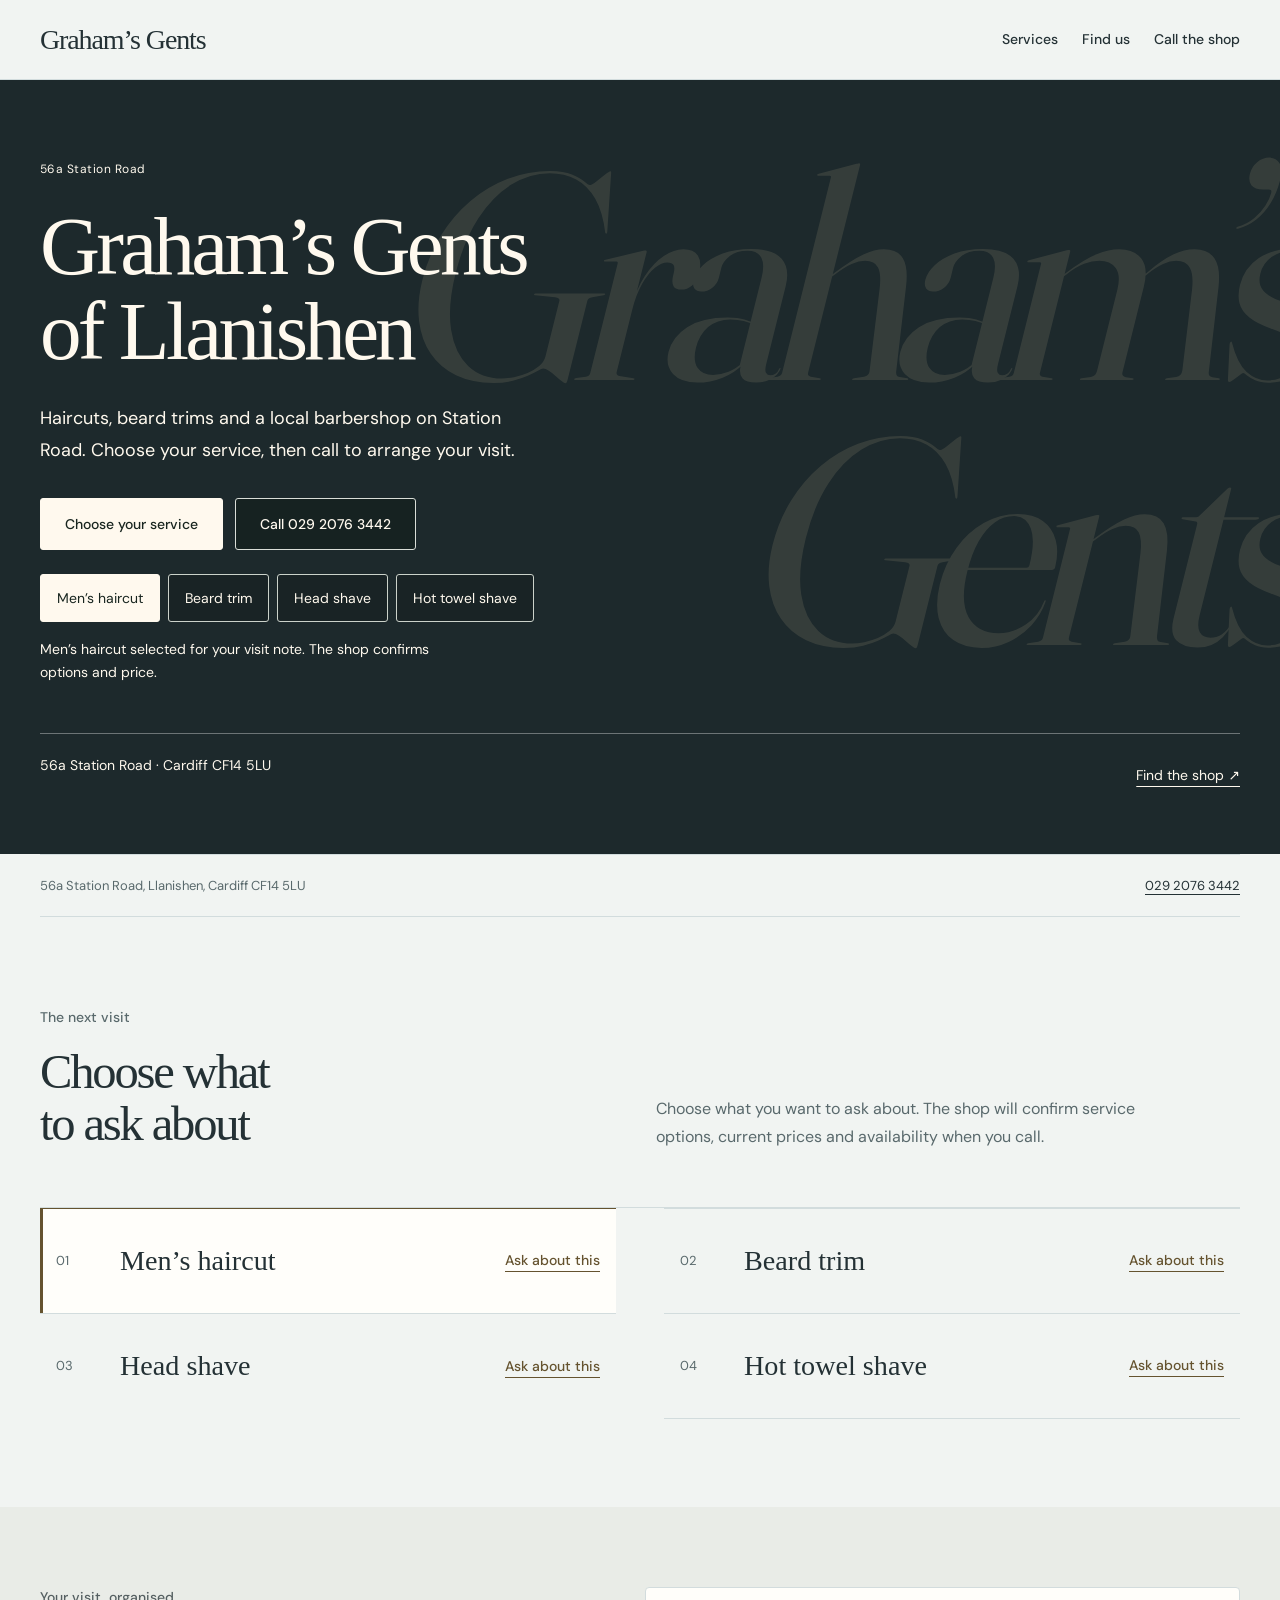
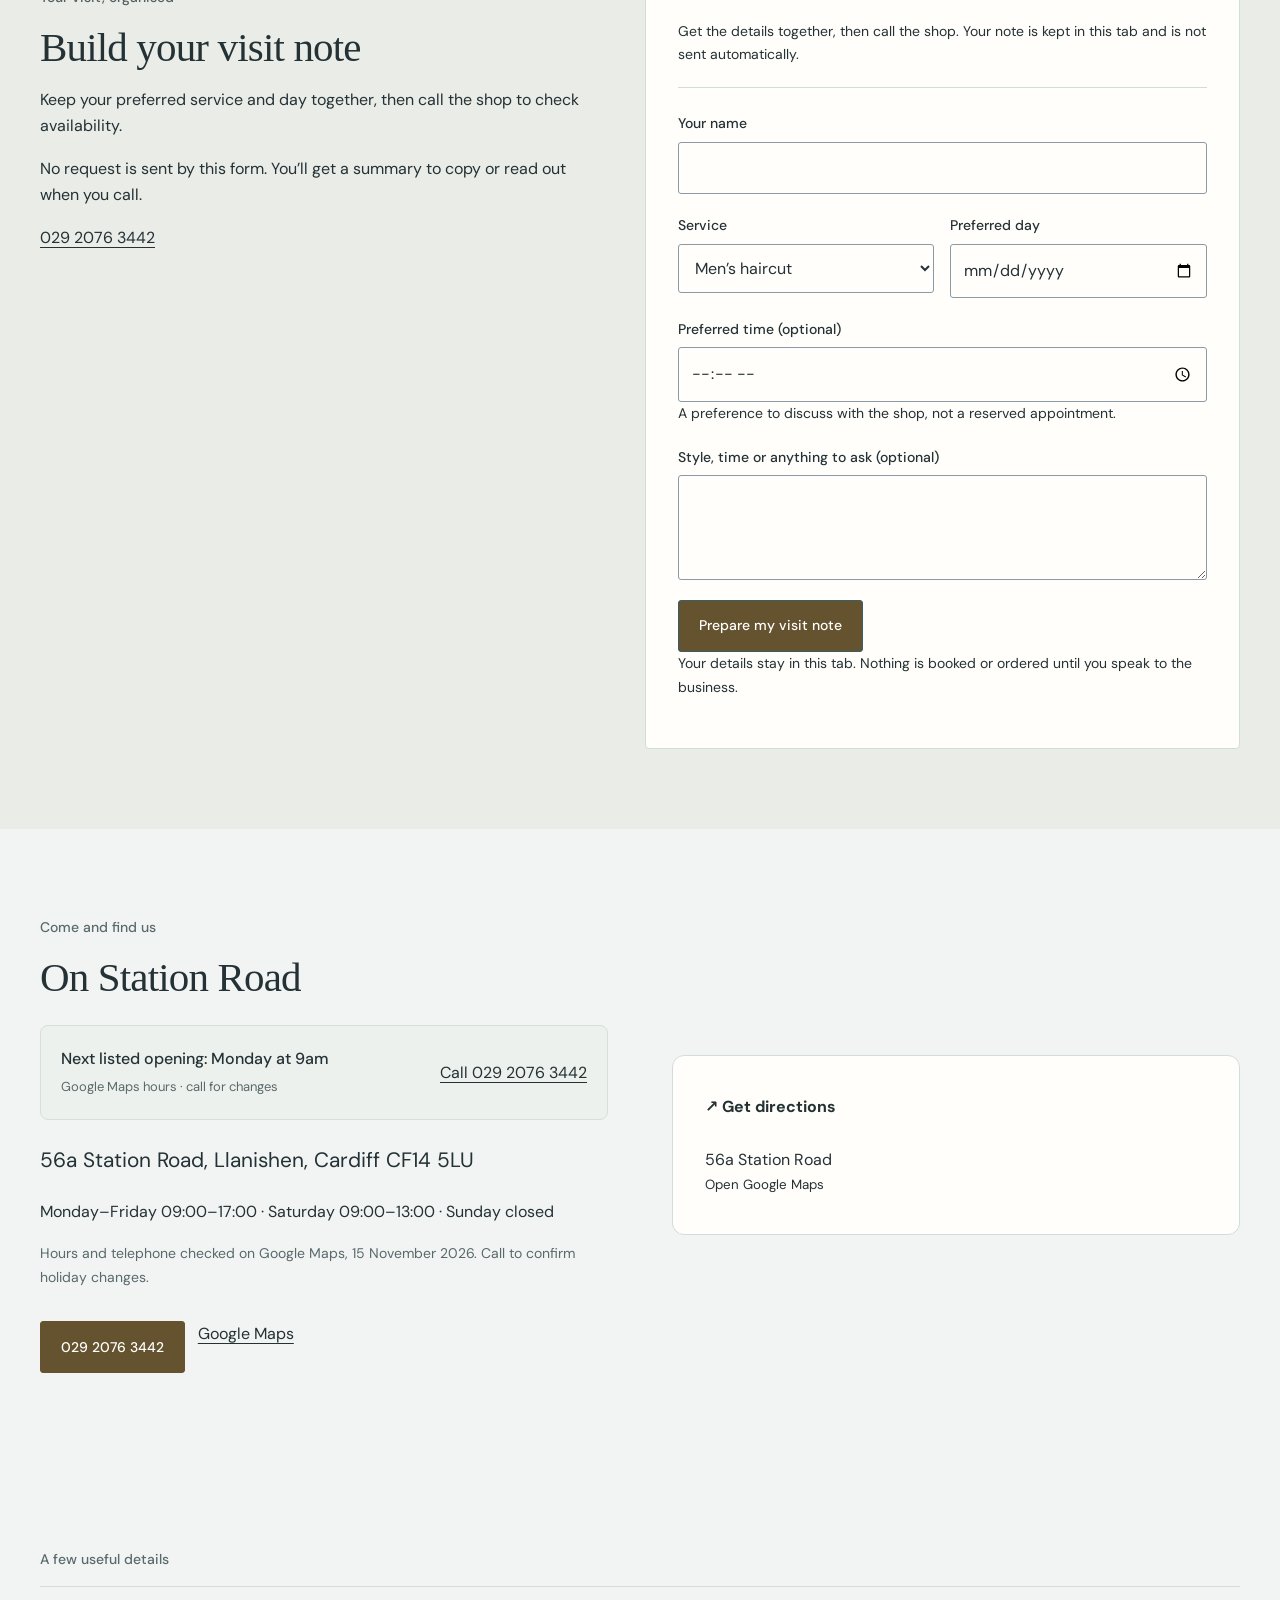
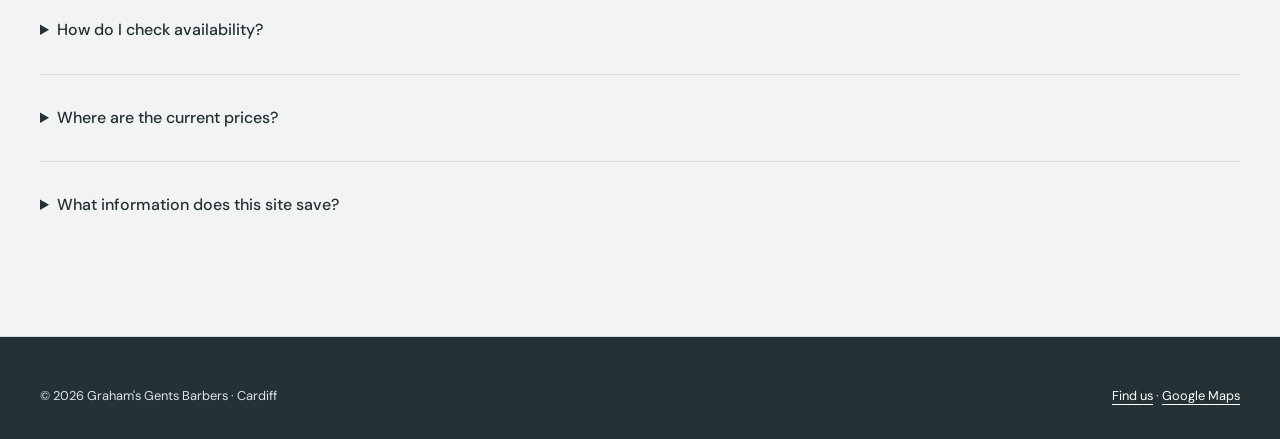
==== commit fd6f3990: "Apply findings from parallel accessibility, design and correctness audits Co-authored-by: OpenBot <3" ====
--- a/index.html
+++ b/index.html
@@ -1,4 +1,4 @@
-<!doctype html><html lang="en-GB"><head><meta charset="utf-8"><meta name="viewport" content="width=device-width,initial-scale=1"><meta http-equiv="Content-Security-Policy" content="default-src 'self'; script-src 'self'; style-src 'self'; img-src 'self' data:; base-uri 'none'; form-action 'none'; object-src 'none'"><title>Graham&#39;s Gents Barbers | Llanishen, Cardiff</title><meta name="description" content="Your next haircut starts on Station Road. Find the shop, plan your visit and call to ask about a cut."><meta name="theme-color" content="#1e3028"><link rel="icon" href="favicon.svg" type="image/svg+xml"><link rel="canonical" href="https://henrygoldsmith07-wq.github.io/grahams-gents-barbers/"><meta property="og:type" content="website"><meta property="og:title" content="Graham&#39;s Gents Barbers"><meta property="og:description" content="Your next haircut starts on Station Road. Find the shop, plan your visit and call to ask about a cut."><meta property="og:url" content="https://henrygoldsmith07-wq.github.io/grahams-gents-barbers/"><meta property="og:image" content="https://henrygoldsmith07-wq.github.io/grahams-gents-barbers/og-image.png"><meta property="og:image:alt" content="Graham&#39;s Gents Barbers — 56a Station Road, Llanishen, Cardiff CF14 5LU"><meta name="twitter:card" content="summary_large_image"><script type="application/ld+json">{"@context":"https://schema.org","@type":"HairSalon","@id":"https://henrygoldsmith07-wq.github.io/grahams-gents-barbers/#business","name":"Graham's Gents Barbers","url":"https://henrygoldsmith07-wq.github.io/grahams-gents-barbers/","image":"https://henrygoldsmith07-wq.github.io/grahams-gents-barbers/og-image.png","telephone":"+442920763442","hasMap":"https://maps.google.com/?q=56a+Station+Road+Llanishen+Cardiff+CF14+5LU","areaServed":[{"@type":"Place","name":"Llanishen"},{"@type":"Place","name":"Cardiff"}],"address":{"@type":"PostalAddress","streetAddress":"56a Station Road","addressLocality":"Llanishen","addressRegion":"Cardiff","postalCode":"CF14 5LU","addressCountry":"GB"},"openingHoursSpecification":[{"@type":"OpeningHoursSpecification","dayOfWeek":["Monday","Tuesday","Wednesday","Thursday","Friday"],"opens":"09:00","closes":"17:00"},{"@type":"OpeningHoursSpecification","dayOfWeek":"Saturday","opens":"09:00","closes":"13:00"}],"hasOfferCatalog":{"@type":"OfferCatalog","name":"Barber services","itemListElement":[{"@type":"Offer","itemOffered":{"@type":"Service","name":"Men's haircut"}},{"@type":"Offer","itemOffered":{"@type":"Service","name":"Beard trim"}},{"@type":"Offer","itemOffered":{"@type":"Service","name":"Head shave"}},{"@type":"Offer","itemOffered":{"@type":"Service","name":"Hot towel shave"}}]},"geo":{"@type":"GeoCoordinates","latitude":51.529138,"longitude":-3.187508}}</script><script src="experience.js" defer></script><script src="app.js" defer></script><meta name="robots" content="noindex, nofollow"><script src="direction.js" defer></script><link rel="preload" href="assets/dm-sans.woff2" as="font" type="font/woff2" crossorigin><link rel="preload" href="assets/fraunces.woff2" as="font" type="font/woff2" crossorigin><link rel="stylesheet" href="site.css"><meta property="og:locale" content="en_GB">
+<!doctype html><html lang="en-GB"><head><meta charset="utf-8"><meta name="viewport" content="width=device-width,initial-scale=1"><meta http-equiv="Content-Security-Policy" content="default-src 'self'; script-src 'self'; style-src 'self'; img-src 'self' data:; base-uri 'none'; form-action 'none'; object-src 'none'"><title>Graham&#39;s Gents Barbers | Llanishen, Cardiff</title><meta name="description" content="Your next haircut starts on Station Road. Find the shop, plan your visit and call to ask about a cut."><meta name="theme-color" content="#1d292c"><link rel="icon" href="favicon.svg" type="image/svg+xml"><link rel="canonical" href="https://henrygoldsmith07-wq.github.io/grahams-gents-barbers/"><meta property="og:type" content="website"><meta property="og:title" content="Graham&#39;s Gents Barbers | Llanishen, Cardiff"><meta property="og:description" content="Your next haircut starts on Station Road. Find the shop, plan your visit and call to ask about a cut."><meta property="og:url" content="https://henrygoldsmith07-wq.github.io/grahams-gents-barbers/"><meta property="og:image" content="https://henrygoldsmith07-wq.github.io/grahams-gents-barbers/og-image.png"><meta property="og:image:alt" content="Graham&#39;s Gents Barbers — 56a Station Road, Llanishen, Cardiff CF14 5LU"><meta name="twitter:card" content="summary_large_image"><script type="application/ld+json">{"@context":"https://schema.org","@type":"HairSalon","@id":"https://henrygoldsmith07-wq.github.io/grahams-gents-barbers/#business","name":"Graham's Gents Barbers","url":"https://henrygoldsmith07-wq.github.io/grahams-gents-barbers/","image":"https://henrygoldsmith07-wq.github.io/grahams-gents-barbers/og-image.png","telephone":"+442920763442","hasMap":"https://maps.google.com/?q=56a+Station+Road+Llanishen+Cardiff+CF14+5LU","areaServed":[{"@type":"Place","name":"Llanishen"},{"@type":"Place","name":"Cardiff"}],"address":{"@type":"PostalAddress","streetAddress":"56a Station Road","addressLocality":"Llanishen","addressRegion":"Cardiff","postalCode":"CF14 5LU","addressCountry":"GB"},"openingHoursSpecification":[{"@type":"OpeningHoursSpecification","dayOfWeek":["Monday","Tuesday","Wednesday","Thursday","Friday"],"opens":"09:00","closes":"17:00"},{"@type":"OpeningHoursSpecification","dayOfWeek":"Saturday","opens":"09:00","closes":"13:00"}],"hasOfferCatalog":{"@type":"OfferCatalog","name":"Barber services","itemListElement":[{"@type":"Offer","itemOffered":{"@type":"Service","name":"Men’s haircut"}},{"@type":"Offer","itemOffered":{"@type":"Service","name":"Beard trim"}},{"@type":"Offer","itemOffered":{"@type":"Service","name":"Head shave"}},{"@type":"Offer","itemOffered":{"@type":"Service","name":"Hot towel shave"}}]},"geo":{"@type":"GeoCoordinates","latitude":51.529138,"longitude":-3.187508}}</script><script src="experience.js" defer></script><script src="app.js" defer></script><meta name="robots" content="noindex, nofollow"><script src="direction.js" defer></script><link rel="preload" href="assets/dm-sans.woff2" as="font" type="font/woff2" crossorigin><link rel="preload" href="assets/fraunces.woff2" as="font" type="font/woff2" crossorigin><link rel="stylesheet" href="site.css"><meta property="og:locale" content="en_GB">
 <meta property="og:site_name" content="Graham&#39;s Gents Barbers">
 <meta name="twitter:title" content="Graham&#39;s Gents Barbers | Llanishen, Cardiff">
 <meta name="twitter:description" content="Your next haircut starts on Station Road. Find the shop, plan your visit and call to ask about a cut.">
@@ -10,5 +10,5 @@
 <script src="refinement.js" defer></script>
 <link rel="stylesheet" href="finishing.css">
 <link rel="stylesheet" href="hero-background.css">
-</head><body class="heritage"><a class="skip" href="#main">Skip to content</a><header class="top"><div class="wrap"><a class="brand" href="#">Graham’s Gents</a><nav aria-label="Main navigation" id="main-nav"><a href="#services">Services</a><a href="#visit">Find us</a><a href="tel:+442920763442">Call the shop</a></nav><button type="button" class="nav-toggle" aria-controls="main-nav" aria-expanded="false">Menu</button></div></header><main id="main"><section class="direction-hero type-hero type-grahams" aria-labelledby="hero-title"><p class="hero-wordmark" aria-hidden="true">Graham’s<span>Gents</span></p><div class="wrap direction-layout"><div class="direction-copy"><p class="direction-location">56a Station Road</p><h1 id="hero-title">Graham’s Gents<br>of Llanishen</h1><p class="intro">Haircuts, beard trims and a local barbershop on Station Road. Choose your service, then call to arrange your visit.</p><div class="direction-actions"><a class="btn btn-primary" href="#services">Choose your service</a><a class="btn btn-ghost" href="tel:+442920763442">Call 029 2076 3442</a></div><div class="service-choice" role="radiogroup" aria-label="Choose what to ask about"><button type="button" role="radio" data-hero-service="Men’s haircut" aria-checked="true" tabindex="0">Men’s haircut</button><button type="button" role="radio" data-hero-service="Beard trim" aria-checked="false" tabindex="-1">Beard trim</button><button type="button" role="radio" data-hero-service="Head shave" aria-checked="false" tabindex="-1">Head shave</button><button type="button" role="radio" data-hero-service="Hot towel shave" aria-checked="false" tabindex="-1">Hot towel shave</button></div><p class="service-copy" id="service-copy">Choose a service to include in your visit note. Prices are confirmed by the shop.</p></div></div><div class="wrap"><div class="hero-addressline"><span>56a Station Road · Cardiff CF14 5LU</span><a href="#visit">Find the shop ↗</a></div></div></section><div class="wrap"><div class="ribbon"><span>56a Station Road, Llanishen, Cardiff CF14 5LU</span><span>Local & independent</span><span><a href="tel:+442920763442">029 2076 3442</a></span></div><section class="section" id="services"><div class="section-head"><div><p class="label">The next visit</p><h2>Choose what to ask about</h2></div><p>Choose what you want to ask about. The shop will confirm service options, current prices and availability when you call.</p></div><ol class="services"><li><h3>Men’s haircut</h3><a href="#plan" data-service="Men’s haircut">Ask about this</a></li><li><h3>Beard trim</h3><a href="#plan" data-service="Beard trim">Ask about this</a></li><li><h3>Head shave</h3><a href="#plan" data-service="Head shave">Ask about this</a></li><li><h3>Hot towel shave</h3><a href="#plan" data-service="Hot towel shave">Ask about this</a></li></ol></section></div><section class="planning" id="plan"><div class="wrap split"><div><p class="label">Your visit, organised</p><h2>Build your visit note</h2><p>Keep your preferred service and day together, then call the shop to check availability.</p><p>No request is sent by this form. You’ll get a summary to copy or read out when you call.</p><a href="tel:+442920763442">029 2076 3442</a></div><form id="visit-form"><p class="form-intro">Get the details together, then call the shop. Your note is kept in this tab and is not sent automatically.</p><div class="field"><label for="name">Your name</label><input id="name" name="name" required maxlength="80" autocomplete="given-name"></div><div class="row"><div class="field"><label for="service">Service</label><select id="service"><option>Men’s haircut</option><option>Beard trim</option><option>Head shave</option><option>Hot towel shave</option></select></div><div class="field"><label for="date">Preferred day</label><input type="date" id="date" required></div></div><div class="field"><label for="preferred-time">Preferred time (optional)</label><input type="time" id="preferred-time"><p class="hint">A preference to discuss with the shop, not a reserved appointment.</p></div><div class="field"><label for="notes">Style, time or anything to ask (optional)</label><textarea id="notes" rows="3" maxlength="1000"></textarea></div><div class="hp" aria-hidden="true"><input id="website" tabindex="-1" autocomplete="off" aria-label="Leave blank"></div><button class="button" type="submit">Prepare my visit note</button><p class="hint">Your details stay in this tab. Nothing is booked or ordered until you speak to the business.</p><p id="visit-error" class="inline-error" role="alert" tabindex="-1" hidden></p><div id="result" class="result" role="status" tabindex="-1" hidden></div><noscript><p>Call 029 2076 3442 to arrange a visit.</p></noscript></form></div></section><div class="wrap"><section class="section visit" id="visit"><div><p class="label">Come and find us</p><h2>On Station Road</h2><div class="live-visit"><div><strong id="visit-status" aria-live="polite">See the listed hours below</strong><br><small>Google Maps hours · call for changes</small></div><a href="tel:+442920763442">Call 029 2076 3442</a></div><address class="address">56a Station Road, Llanishen, Cardiff CF14 5LU</address><p>Monday–Friday 09:00–17:00 · Saturday 09:00–13:00 · Sunday closed</p><p class="hint">Hours and telephone checked on Google Maps, 15 November 2026. Call to confirm holiday changes.</p><div class="actions"><a class="button" href="tel:+442920763442">029 2076 3442</a><a href="https://www.google.com/maps/search/?api=1&amp;query=Graham%27s+Gents+56a+Station+Road+Llanishen+Cardiff" target="_blank" rel="noopener noreferrer">Google Maps</a></div></div><div class="map-art"><a href="https://www.google.com/maps/dir/?api=1&amp;destination=56a%20Station%20Road%2C%20Llanishen%2C%20Cardiff%20CF14%205LU" target="_blank" rel="noopener noreferrer"><strong>↗ Get directions</strong><br>56a Station Road<br><small>Open Google Maps</small></a></div></section><section class="section" aria-label="Common questions"><p class="label">A few useful details</p><details><summary>How do I check availability?</summary><p>Call 029 2076 3442. The note builder helps organise what you want to ask; it does not send a message or confirm a booking.</p></details><details><summary>Where are the current prices?</summary><p>Prices are to confirm with the owner. Please call before making plans that depend on a particular price or service.</p></details><details><summary>What information does this site save?</summary><p>This form keeps your note in the current tab only. It sends no information to us and uses no analytics or advertising cookies. External links open services with their own privacy policies.</p></details></section></div>
+</head><body class="heritage"><a class="skip" href="#main">Skip to content</a><header class="top"><div class="wrap"><a class="brand" href="#">Graham’s Gents</a><nav aria-label="Main navigation" id="main-nav"><a href="#services">Services</a><a href="#visit">Find us</a><a href="tel:+442920763442">Call the shop</a></nav><button type="button" class="nav-toggle" aria-controls="main-nav" aria-expanded="false">Menu</button></div></header><main id="main"><section class="direction-hero type-hero type-grahams" aria-labelledby="hero-title"><p class="hero-wordmark" aria-hidden="true">Graham’s<span>Gents</span></p><div class="wrap direction-layout"><div class="direction-copy"><p class="direction-location">56a Station Road</p><h1 id="hero-title">Graham’s Gents<br>of Llanishen</h1><p class="intro">Haircuts, beard trims and a local barbershop on Station Road. Choose your service, then call to arrange your visit.</p><div class="direction-actions"><a class="btn btn-primary" href="#services">Choose your service</a><a class="btn btn-ghost" href="tel:+442920763442">Call 029 2076 3442</a></div><div class="service-choice" role="radiogroup" aria-label="Choose what to ask about"><button type="button" role="radio" data-hero-service="Men’s haircut" aria-checked="true" tabindex="0">Men’s haircut</button><button type="button" role="radio" data-hero-service="Beard trim" aria-checked="false" tabindex="-1">Beard trim</button><button type="button" role="radio" data-hero-service="Head shave" aria-checked="false" tabindex="-1">Head shave</button><button type="button" role="radio" data-hero-service="Hot towel shave" aria-checked="false" tabindex="-1">Hot towel shave</button></div><p class="service-copy" id="service-copy" aria-live="polite">Choose a service to include in your visit note. Prices are confirmed by the shop.</p></div></div><div class="wrap"><div class="hero-addressline"><span>56a Station Road · Cardiff CF14 5LU</span><a href="#visit">Find the shop ↗</a></div></div></section><div class="wrap"><div class="ribbon"><span>56a Station Road, Llanishen, Cardiff CF14 5LU</span><span>Local & independent</span><span><a href="tel:+442920763442">029 2076 3442</a></span></div><section class="section" id="services"><div class="section-head"><div><p class="label">The next visit</p><h2>Choose what to ask about</h2></div><p>Choose what you want to ask about. The shop will confirm service options, current prices and availability when you call.</p></div><ol class="services"><li><h3>Men’s haircut</h3><a href="#plan" data-service="Men’s haircut" aria-label="Ask about a Men’s haircut">Ask about this</a></li><li><h3>Beard trim</h3><a href="#plan" data-service="Beard trim" aria-label="Ask about a Beard trim">Ask about this</a></li><li><h3>Head shave</h3><a href="#plan" data-service="Head shave" aria-label="Ask about a Head shave">Ask about this</a></li><li><h3>Hot towel shave</h3><a href="#plan" data-service="Hot towel shave" aria-label="Ask about a Hot towel shave">Ask about this</a></li></ol></section></div><section class="planning" id="plan"><div class="wrap split"><div><p class="label">Your visit, organised</p><h2>Build your visit note</h2><p>Keep your preferred service and day together, then call the shop to check availability.</p><p>No request is sent by this form. You’ll get a summary to copy or read out when you call.</p><a href="tel:+442920763442">029 2076 3442</a></div><form id="visit-form"><p class="form-intro">Get the details together, then call the shop. Your note is kept in this tab and is not sent automatically.</p><div class="field"><label for="name">Your name</label><input id="name" name="name" required maxlength="80" autocomplete="given-name"></div><div class="row"><div class="field"><label for="service">Service</label><select id="service"><option>Men’s haircut</option><option>Beard trim</option><option>Head shave</option><option>Hot towel shave</option></select></div><div class="field"><label for="date">Preferred day</label><input type="date" id="date" required></div></div><div class="field"><label for="preferred-time">Preferred time (optional)</label><input type="time" id="preferred-time" aria-describedby="time-hint"><p class="hint" id="time-hint">A preference to discuss with the shop, not a reserved appointment.</p></div><div class="field"><label for="notes">Style, time or anything to ask (optional)</label><textarea id="notes" rows="3" maxlength="1000"></textarea></div><div class="hp" aria-hidden="true"><input id="website" tabindex="-1" autocomplete="off" aria-label="Leave blank"></div><button class="button" type="submit">Prepare my visit note</button><p class="hint">Your details stay in this tab. Nothing is booked or ordered until you speak to the business.</p><p id="visit-error" class="inline-error" role="alert" tabindex="-1"></p><div id="result" class="result" role="region" aria-label="Visit note" tabindex="-1" hidden></div><noscript><p>Call 029 2076 3442 to arrange a visit.</p></noscript></form></div></section><div class="wrap"><section class="section visit" id="visit"><div><p class="label">Come and find us</p><h2>On Station Road</h2><div class="live-visit"><div><strong id="visit-status" aria-live="polite">See the listed hours below</strong><br><small>Google Maps hours · call for changes</small></div><a href="tel:+442920763442">Call 029 2076 3442</a></div><address class="address">56a Station Road, Llanishen, Cardiff CF14 5LU</address><p>Monday–Friday 09:00–17:00 · Saturday 09:00–13:00 · Sunday closed</p><p class="hint">Hours and telephone checked on Google Maps, 15 November 2026. Call to confirm holiday changes.</p><div class="actions"><a class="button" href="tel:+442920763442">029 2076 3442</a><a href="https://www.google.com/maps/search/?api=1&amp;query=Graham%27s+Gents+56a+Station+Road+Llanishen+Cardiff" target="_blank" rel="noopener noreferrer">Google Maps</a></div></div><div class="map-art"><a href="https://www.google.com/maps/dir/?api=1&amp;destination=56a%20Station%20Road%2C%20Llanishen%2C%20Cardiff%20CF14%205LU" target="_blank" rel="noopener noreferrer"><strong>↗ Get directions</strong><br>56a Station Road<br><small>Open Google Maps</small></a></div></section><section class="section" aria-label="Common questions"><p class="label">A few useful details</p><details><summary>How do I check availability?</summary><p>Call 029 2076 3442. The note builder helps organise what you want to ask; it does not send a message or confirm a booking.</p></details><details><summary>Where are the current prices?</summary><p>Prices are to confirm with the owner. Please call before making plans that depend on a particular price or service.</p></details><details><summary>What information does this site save?</summary><p>This form keeps your note in the current tab only. It sends no information to us and uses no analytics or advertising cookies. External links open services with their own privacy policies.</p></details></section></div>
 </main><footer><div class="wrap"><span>© 2026 Graham&#39;s Gents Barbers · Cardiff</span><span><a href="#visit">Find us</a> · <a href="https://www.google.com/maps/search/?api=1&amp;query=Graham%27s+Gents+56a+Station+Road+Llanishen+Cardiff" target="_blank" rel="noopener noreferrer">Google Maps</a></span></div></footer><nav class="mobile" aria-label="Quick actions"><a class="button" href="tel:+442920763442">Call the shop</a><a class="button secondary" href="#plan">Plan your visit</a></nav></body></html>
--- a/site.css
+++ b/site.css
@@ -1,25 +1,21 @@
-:root{--paper:#f4f0e5;--ink:#1e3028;--accent:#7b3d25;--line:#cecaba;--muted:#526057;--display:Georgia,serif}*{box-sizing:border-box}html{scroll-behavior:smooth;scroll-padding-top:6rem}body{margin:0;background:var(--paper);color:var(--ink);font:17px/1.65 system-ui,sans-serif}a{color:inherit;text-underline-offset:4px}button,input,select,textarea{font:inherit}button,a,input,select,textarea{touch-action:manipulation}:focus-visible{outline:3px solid var(--accent);outline-offset:5px}h1,h2,h3,p{margin:0 0 1rem}h1,h2,h3{font-family:var(--display);line-height:1.05;font-weight:500}h1{font-size:clamp(3rem,6.6vw,6.3rem);letter-spacing:-.055em}h2{font-size:clamp(2.2rem,4vw,3.8rem);letter-spacing:-.035em}h3{font-size:1.5rem}p{max-width:58ch}.wrap{width:min(1200px,calc(100% - 3rem));margin:auto}.skip{position:absolute;top:-80px;left:1rem;z-index:99;background:var(--ink);color:var(--paper);padding:1rem}.skip:focus{top:0}.top{border-bottom:1px solid var(--line)}header .wrap{display:flex;align-items:center;justify-content:space-between;gap:1.5rem;padding:1.1rem 0}.brand{font:700 1.6rem var(--display);text-decoration:none;letter-spacing:-.04em}nav{display:flex;gap:1.8rem;align-items:center}nav a{font-size:.85rem;text-decoration:none;font-weight:650}.label{font:650 .72rem/1.5 system-ui;letter-spacing:.17em;text-transform:uppercase;margin-bottom:1.5rem}.hero{display:grid;grid-template-columns:1.15fr 1fr;gap:3rem;align-items:center;padding:5rem 0 4rem}.intro{font-size:1.1rem;color:var(--muted);max-width:44ch}.actions{display:flex;gap:.8rem;flex-wrap:wrap;margin-top:2rem}.button{display:inline-flex;align-items:center;justify-content:center;padding:.9rem 1.4rem;min-height:48px;background:var(--ink);color:var(--paper);border:1px solid var(--ink);text-decoration:none;font-weight:650;cursor:pointer}.button:hover{background:var(--accent);color:var(--paper)}.button.secondary{background:transparent;color:var(--ink)}.art{position:relative;background:#e5e4d5;color:var(--ink);border-radius:50% 50% 0 0;padding:1rem}.art svg{width:100%;display:block}.art small{display:block;text-align:center;font-size:.67rem;letter-spacing:.14em;padding-bottom:1rem}.ribbon{border-block:1px solid var(--line);padding:1rem 0;font-size:.8rem;display:flex;justify-content:space-between;gap:1rem;flex-wrap:wrap}.section{padding:5rem 0}.section-head{display:grid;grid-template-columns:1fr 1fr;gap:3rem;margin-bottom:2rem}.section-head p{align-self:end;color:var(--muted)}.services{list-style:none;margin:0;padding:0;border-top:1px solid var(--line)}.services li{display:grid;grid-template-columns:55px 1fr auto;gap:1rem;align-items:center;border-bottom:1px solid var(--line);padding:1.5rem 0}.services h3{margin:0}.services span{font-size:.8rem;color:var(--muted)}.services a{text-decoration:none;font-size:.85rem}.planning{background:var(--ink);color:var(--paper);padding:4.5rem 0}.planning .split{display:grid;grid-template-columns:1fr 1fr;gap:5rem}.planning .label{opacity:.75}form{background:var(--paper);color:var(--ink);padding:2rem}label{display:block;font-size:.85rem;font-weight:650;margin:0 0 .4rem}.field{margin-bottom:1.1rem}input,select,textarea{display:block;width:100%;background:transparent;color:var(--ink);border:1px solid #7b8275;border-radius:0;padding:.8rem;min-width:0}textarea{resize:vertical}.row{display:grid;grid-template-columns:1fr 1fr;gap:1rem}.hp{display:none}.hint{font-size:.8rem;line-height:1.6;color:var(--muted)}.result{border-top:1px solid var(--line);margin-top:1.5rem;padding-top:1.5rem;overflow-wrap:anywhere}.result pre{font:inherit;white-space:pre-wrap;word-break:break-word}.visit{display:grid;grid-template-columns:1fr 1fr;gap:4rem}.address{font-size:1.3rem;font-style:normal;margin:1.5rem 0}.map-art{border:1px solid var(--line);min-height:280px;display:grid;place-items:center;position:relative;overflow:hidden;background:repeating-linear-gradient(28deg,transparent 0 70px,var(--line) 71px 72px,transparent 73px 140px)}.map-art a{z-index:1;background:var(--paper);padding:2rem;text-align:center;text-decoration:none;border:1px solid var(--ink)}details{border-top:1px solid var(--line);padding:1.2rem 0}summary{cursor:pointer;font-weight:650}details p{margin:1rem 0 0;color:var(--muted)}footer{border-top:1px solid var(--line);padding:2.5rem 0;font-size:.8rem}footer .wrap{display:flex;justify-content:space-between;gap:1rem;flex-wrap:wrap}.mobile{display:none}body.studio{--paper:#edf1e9;--ink:#17241c;--accent:#385b1e;--line:#b8c4b5;--display:Impact,'Arial Narrow',sans-serif}.studio h1,.studio h2{text-transform:uppercase;letter-spacing:-.02em}.studio .hero{grid-template-columns:1.2fr .8fr}.studio .art{border-radius:0;background:#c5e85e;transform:rotate(3deg);margin:1rem}.studio .brand{font-family:Impact,sans-serif;font-size:2rem}.studio .services{display:grid;grid-template-columns:1fr 1fr;gap:1.2rem;border:0}.studio .services li{display:flex;align-items:start;flex-direction:column;border:1px solid var(--ink);padding:2rem}.studio .ribbon{background:var(--ink);color:var(--paper);padding:1.2rem}.diner{--paper:#fff6df;--ink:#63271d;--accent:#8b3624;--line:#d8b59c;--muted:#795343;--display:Georgia,serif}.diner .hero{grid-template-columns:1fr 1fr}.diner .art{border-radius:50%;background:#f3d778;outline:1px solid var(--ink);outline-offset:-12px}.diner h1{font-style:italic}.diner .brand{font-style:italic}.diner .services li{padding:1.8rem 0}.diner .ribbon{border-block:3px double var(--ink)}@media(max-width:760px){.wrap{width:calc(100% - 2rem)}header .wrap{gap:1rem}.brand{font-size:1.25rem}nav a:not(:last-child){display:none}nav{gap:0}.hero,.studio .hero,.diner .hero{grid-template-columns:1fr;padding:3rem 0;gap:2rem}.hero .art{max-width:340px;width:100%;margin:auto}h1{font-size:clamp(3.1rem,12vw,5rem)}.section{padding:3rem 0}.section-head,.planning .split,.visit{grid-template-columns:1fr;gap:1.5rem}.planning{padding:3rem 0}.services li{grid-template-columns:25px 1fr}.services a{grid-column:2}.studio .services{grid-template-columns:1fr}.row{grid-template-columns:1fr}form{padding:1.3rem}.mobile{display:flex;position:fixed;bottom:0;left:0;right:0;z-index:20;background:var(--paper);border-top:1px solid var(--ink);padding:.6rem;padding-bottom:max(.6rem,env(safe-area-inset-bottom));gap:.6rem}.mobile a{flex:1;padding:.65rem;font-size:.85rem}body{padding-bottom:85px}.ribbon span:last-child{display:none}}@media(prefers-reduced-motion:reduce){html{scroll-behavior:auto}*{transition:none!important}}@media print{header,.mobile,form,.art{display:none}body{padding:0}.hero,.visit{display:block}.planning{background:white;color:black}}
+:root{--paper:#f4f0e5;--ink:#1e3028;--accent:#7b3d25;--line:#cecaba;--muted:#526057;--display:Georgia,serif}*{box-sizing:border-box}html{scroll-behavior:smooth;scroll-padding-top:6rem}body{margin:0;background:var(--paper);color:var(--ink);font:17px/1.65 system-ui,sans-serif}a{color:inherit;text-underline-offset:4px}button,input,select,textarea{font:inherit}button,a,input,select,textarea{touch-action:manipulation}:focus-visible{outline:3px solid var(--accent);outline-offset:5px}h1,h2,h3,p{margin:0 0 1rem}h1,h2,h3{font-family:var(--display);line-height:1.05;font-weight:500}h1{font-size:clamp(3rem,6.6vw,6.3rem);letter-spacing:-.055em}h2{font-size:clamp(2.2rem,4vw,3.8rem);letter-spacing:-.035em}h3{font-size:1.5rem}p{max-width:58ch}.wrap{width:min(1200px,calc(100% - 3rem));margin:auto}.skip{position:absolute;top:-80px;left:1rem;z-index:99;background:var(--ink);color:var(--paper);padding:1rem}.skip:focus{top:0}.top{border-bottom:1px solid var(--line)}header .wrap{display:flex;align-items:center;justify-content:space-between;gap:1.5rem;padding:1.1rem 0}.brand{font:700 1.6rem var(--display);text-decoration:none;letter-spacing:-.04em}nav{display:flex;gap:1.8rem;align-items:center}nav a{font-size:.85rem;text-decoration:none;font-weight:650}.label{font:650 .72rem/1.5 system-ui;letter-spacing:.17em;text-transform:uppercase;margin-bottom:1.5rem}.hero{display:grid;grid-template-columns:1.15fr 1fr;gap:3rem;align-items:center;padding:5rem 0 4rem}.intro{font-size:1.1rem;color:var(--muted);max-width:44ch}.actions{display:flex;gap:.8rem;flex-wrap:wrap;margin-top:2rem}.button{display:inline-flex;align-items:center;justify-content:center;padding:.9rem 1.4rem;min-height:48px;background:var(--ink);color:var(--paper);border:1px solid var(--ink);text-decoration:none;font-weight:650;cursor:pointer}.button:hover{background:var(--accent);color:var(--paper)}.button.secondary{background:transparent;color:var(--ink)}.art{position:relative;background:#e5e4d5;color:var(--ink);border-radius:50% 50% 0 0;padding:1rem}.art svg{width:100%;display:block}.art small{display:block;text-align:center;font-size:.67rem;letter-spacing:.14em;padding-bottom:1rem}.ribbon{border-block:1px solid var(--line);padding:1rem 0;font-size:.8rem;display:flex;justify-content:space-between;gap:1rem;flex-wrap:wrap}.section{padding:5rem 0}.section-head{display:grid;grid-template-columns:1fr 1fr;gap:3rem;margin-bottom:2rem}.section-head p{align-self:end;color:var(--muted)}.services{list-style:none;margin:0;padding:0;border-top:1px solid var(--line)}.services li{display:grid;grid-template-columns:55px 1fr auto;gap:1rem;align-items:center;border-bottom:1px solid var(--line);padding:1.5rem 0}.services h3{margin:0}.services span{font-size:.8rem;color:var(--muted)}.services a{text-decoration:none;font-size:.85rem}.planning{background:var(--ink);color:var(--paper);padding:4.5rem 0}.planning .split{display:grid;grid-template-columns:1fr 1fr;gap:5rem}.planning .label{opacity:.75}form{background:var(--paper);color:var(--ink);padding:2rem}label{display:block;font-size:.85rem;font-weight:650;margin:0 0 .4rem}.field{margin-bottom:1.1rem}input,select,textarea{display:block;width:100%;background:transparent;color:var(--ink);border:1px solid #7b8275;border-radius:0;padding:.8rem;min-width:0}textarea{resize:vertical}.row{display:grid;grid-template-columns:1fr 1fr;gap:1rem}.hp{display:none}.hint{font-size:.8rem;line-height:1.6;color:var(--muted)}.result{border-top:1px solid var(--line);margin-top:1.5rem;padding-top:1.5rem;overflow-wrap:anywhere}.result pre{font:inherit;white-space:pre-wrap;word-break:break-word}.visit{display:grid;grid-template-columns:1fr 1fr;gap:4rem}.address{font-size:1.3rem;font-style:normal;margin:1.5rem 0}.map-art{border:1px solid var(--line);min-height:280px;display:grid;place-items:center;position:relative;overflow:hidden;background:repeating-linear-gradient(28deg,transparent 0 70px,var(--line) 71px 72px,transparent 73px 140px)}.map-art a{z-index:1;background:var(--paper);padding:2rem;text-align:center;text-decoration:none;border:1px solid var(--ink)}details{border-top:1px solid var(--line);padding:1.2rem 0}summary{cursor:pointer;font-weight:650}details p{margin:1rem 0 0;color:var(--muted)}footer{border-top:1px solid var(--line);padding:2.5rem 0;font-size:.8rem}footer .wrap{display:flex;justify-content:space-between;gap:1rem;flex-wrap:wrap}.mobile{display:none}.studio .hero{grid-template-columns:1.2fr .8fr}.studio .art{border-radius:0;background:#c5e85e;transform:rotate(3deg);margin:1rem}.studio .brand{font-family:Impact,sans-serif;font-size:2rem}.studio .services{display:grid;grid-template-columns:1fr 1fr;gap:1.2rem;border:0}.studio .services li{display:flex;align-items:start;flex-direction:column;border:1px solid var(--ink);padding:2rem}.studio .ribbon{background:var(--ink);color:var(--paper);padding:1.2rem}.diner .hero{grid-template-columns:1fr 1fr}.diner .art{border-radius:50%;background:#f3d778;outline:1px solid var(--ink);outline-offset:-12px}.diner .brand{font-style:italic}.diner .services li{padding:1.8rem 0}.diner .ribbon{border-block:3px double var(--ink)}@media(max-width:760px){.wrap{width:calc(100% - 2rem)}header .wrap{gap:1rem}.brand{font-size:1.25rem}nav a:not(:last-child){display:none}nav{gap:0}.hero,.studio .hero,.diner .hero{grid-template-columns:1fr;padding:3rem 0;gap:2rem}.hero .art{max-width:340px;width:100%;margin:auto}h1{font-size:clamp(3.1rem,12vw,5rem)}.section{padding:3rem 0}.section-head,.planning .split,.visit{grid-template-columns:1fr;gap:1.5rem}.planning{padding:3rem 0}.services li{grid-template-columns:25px 1fr}.services a{grid-column:2}.studio .services{grid-template-columns:1fr}.row{grid-template-columns:1fr}form{padding:1.3rem}.mobile{display:flex;position:fixed;bottom:0;left:0;right:0;z-index:20;background:var(--paper);border-top:1px solid var(--ink);padding:.6rem;padding-bottom:max(.6rem,env(safe-area-inset-bottom));gap:.6rem}.mobile a{flex:1;padding:.65rem;font-size:.85rem}body{padding-bottom:85px}.ribbon span:last-child{display:none}}@media(prefers-reduced-motion:reduce){html{scroll-behavior:auto}*{transition:none!important}}@media print{header,.mobile,form,.art{display:none}body{padding:0}.hero,.visit{display:block}.planning{background:white;color:black}}
 /* Original design guided by Unslop and Anthropic frontend-design. See DESIGN.md. */
 :root{--base:#fafaf6;--surface:#fff;--text:#20344c;--secondary:#516171;--rule:#d8e0e5;--accent:#315a87;--control-radius:8px;--section-gap:80px;--display:Georgia,'Times New Roman',serif;--body:system-ui,-apple-system,'Segoe UI',sans-serif}
-html{scroll-padding-top:100px}body{font-family:var(--body);font-size:16px;line-height:1.65;background:var(--base);color:var(--text)}h1,h2,h3{color:var(--text);font-family:var(--display);font-weight:400}h1{font-size:clamp(40px,5.4vw,76px);line-height:1.06;letter-spacing:-.035em}h2{font-size:clamp(28px,3.2vw,44px);line-height:1.16;letter-spacing:-.02em}h3{font-size:24px;line-height:1.25}a{color:inherit}p{max-width:68ch}button,input,textarea,select{font-family:var(--body)}button,a,input,select,textarea{touch-action:manipulation}input,select,textarea{font-size:16px;border-radius:8px;min-height:48px;background:var(--surface);color:var(--text);border:1px solid #8b9aa5;padding:12px}label{font-size:14px;font-weight:500;letter-spacing:0;text-transform:none}button{cursor:pointer}button:disabled{cursor:not-allowed;opacity:.6}a,button,input,textarea,select,summary{scroll-margin-block:112px}:focus-visible{outline:3px solid var(--accent);outline-offset:4px}button:focus-visible,a:focus-visible{position:relative;z-index:3}.wrap{width:min(1200px,calc(100% - 64px))}.eyebrow,.label,.brand-sub,.item-tag{font:400 14px/1.5 var(--body);letter-spacing:0;text-transform:none;color:var(--secondary)}.brand-name,.brand{font-weight:500}.brand-sub{font-size:12px}.brand-mark{width:36px;height:36px}.site-head,header.top{background:var(--base);color:var(--text);border-bottom:1px solid var(--rule);backdrop-filter:none}.site-head .wrap,header.top .wrap{padding:16px 0;gap:24px;position:relative}.head-nav,header.top nav{gap:24px}.head-nav a,header.top nav a{padding-block:12px;font-size:14px;font-weight:500}.nav-toggle{display:none}.btn,.button,.chip{font:500 14px/1.4 var(--body);border-radius:var(--control-radius);box-shadow:none;min-height:48px;padding:12px 20px;gap:8px;transition:background-color 160ms,color 160ms,border-color 160ms}.btn-primary,.button{background:var(--accent);border-color:var(--accent);color:#fff}.btn-primary:hover,.button:hover{background:var(--text);color:#fff;transform:none;box-shadow:none}.btn-ghost,.btn-outline,.button.secondary{background:transparent;color:var(--text);border:1px solid var(--rule)}.btn-ghost:hover,.btn-outline:hover,.button.secondary:hover{background:var(--rule);color:var(--text)}.chip{min-height:44px;padding:8px 16px;color:var(--text);border-color:var(--rule);background:var(--surface)}.chip[aria-pressed=true]{background:var(--accent);color:white;border-color:var(--accent)}
-.direction-hero{padding:64px 0;background:var(--base)}.direction-layout{display:grid;grid-template-columns:.9fr 1.1fr;gap:48px;align-items:center;min-height:480px}.direction-copy{max-width:520px}.direction-location{font-size:14px;color:var(--secondary);margin-bottom:24px}.direction-copy h1{margin:0 0 24px}.direction-copy .intro{font:400 18px/1.65 var(--body);color:var(--secondary);max-width:42ch}.direction-actions{display:flex;flex-wrap:wrap;gap:12px;margin-top:32px}.direction-visual{min-width:0}.direction-visual>svg{display:block;width:100%;height:auto}.visual-note{font:400 12px/1.5 var(--body);text-align:center;color:var(--secondary);margin:16px auto 0}.status{background:transparent;border:0;border-radius:0;padding:0;margin-top:24px;font-size:13px;font-weight:400;color:var(--secondary)}.status .dot{display:none}.status-note{max-width:50ch}.status.is-open,.status.is-closed{color:var(--secondary);background:transparent;border:0}.facts,.strip{background:var(--surface);border-block:1px solid var(--rule)}.facts ul,.strip ul{padding:16px 0;gap:24px;font-size:13px}.facts svg,.strip svg{display:none}section:not(.direction-hero){scroll-margin-top:100px}.section-head{margin-bottom:32px}.section-head p{color:var(--secondary)}.section,.story,#ranges,#how,#visit,#questions,#book{padding-block:var(--section-gap)}.panel,.form-card,.item,details.qa{background:var(--surface);border:1px solid var(--rule);box-shadow:none;border-radius:12px}.panel,.form-card{padding:32px}.field{margin-bottom:20px}.field-row,.row{gap:16px}.hint,.item-body p,.lede,.addr,details.qa p{color:var(--secondary)}.item{transition:border-color 160ms}.item:hover{transform:none;box-shadow:none;border-color:var(--accent)}.item-art{background:#f1f5f6!important;border-color:var(--rule);aspect-ratio:5/3}.item-tag{font-size:12px}.item-add,.remove{min-height:44px;padding-block:8px;font-size:14px}.item-body{padding:24px;gap:8px}.item-body h3{font-size:24px}.item-add{color:var(--accent);border-color:var(--accent)}.hours th,.hours td{padding:12px 0;font-size:14px;border-color:var(--rule)}.hours tr.today th,.hours tr.today td{color:var(--accent)}.social{border-color:var(--rule);min-width:44px;min-height:44px}.faq{gap:12px}.faq summary{min-height:48px;font-weight:500}.faq summary::after{color:var(--accent)}footer{background:var(--text);color:#d9e3ec;margin-top:0;padding:48px 0 32px}footer a,footer h3,.foot-brand{color:white}.mobile-bar,.mobile-actions,.mobile{background:var(--base);border-color:var(--rule);padding:8px;padding-bottom:max(8px,env(safe-area-inset-bottom));gap:8px}.mobile-bar a,.mobile-actions a,.mobile a,.mobile-actions button{min-height:48px;border-radius:8px;font-weight:500;display:flex;align-items:center;justify-content:center}.mb-primary,.ma-primary{background:var(--accent)!important;color:white!important}.mb-secondary,.ma-secondary{background:var(--surface)!important;color:var(--text)!important}.mobile-actions .ma-secondary{border:1px solid var(--rule)}.result,.confirmed,.confirm{overflow-wrap:anywhere}.result pre{font-size:14px}.planning .split{gap:64px}.planning form{padding:32px;border-radius:12px;background:var(--surface);color:var(--text)}.planning h2,.planning p{color:inherit}.services{border-color:var(--rule);list-style:none}.services li{grid-template-columns:1fr auto;gap:24px;padding:24px 0;border-color:var(--rule)}.services li>span{display:none}.services li h3{font-size:28px}.services a{min-height:44px;display:flex;align-items:center;color:var(--accent)}.map-art{background:none;border:0;min-height:240px;place-items:start;align-items:center}.map-art a{width:100%;text-align:left;background:var(--surface);border:1px solid var(--rule);border-radius:12px;padding:32px}.ribbon{background:var(--surface);border-color:var(--rule);padding:16px 24px;font-size:13px}.ribbon span:nth-child(2){display:none}.section-head{gap:48px}.visit{gap:64px}.brand{font-size:24px;text-decoration:none}.nav-open{display:flex!important}.contact-list a{min-height:44px}.hero-art,.card-stack{display:none}
+html{scroll-padding-top:100px}body{font-family:var(--body);font-size:16px;line-height:1.65;background:var(--base);color:var(--text)}h1,h2,h3{color:var(--text);font-family:var(--display);font-weight:400}h1{font-size:clamp(40px,5.4vw,76px);line-height:1.06;letter-spacing:-.035em}h2{font-size:clamp(28px,3.2vw,44px);line-height:1.16;letter-spacing:-.02em}h3{font-size:24px;line-height:1.25}a{color:inherit}p{max-width:68ch}button,input,textarea,select{font-family:var(--body)}button,a,input,select,textarea{touch-action:manipulation}input,select,textarea{font-size:16px;border-radius:8px;min-height:48px;background:var(--surface);color:var(--text);border:1px solid #8b9aa5;padding:12px}label{font-size:14px;font-weight:500;letter-spacing:0;text-transform:none}button{cursor:pointer}button:disabled{cursor:not-allowed;opacity:.6}a,button,input,textarea,select,summary{scroll-margin-block:112px}:focus-visible{outline:3px solid var(--accent);outline-offset:4px}button:focus-visible,a:focus-visible{position:relative;z-index:3}.wrap{width:min(1200px,calc(100% - 64px))}.eyebrow,.label,.brand-sub,.item-tag{font:400 14px/1.5 var(--body);letter-spacing:0;text-transform:none;color:var(--secondary)}.brand-name,.brand{font-weight:500}.site-head,header.top{background:var(--base);color:var(--text);border-bottom:1px solid var(--rule);backdrop-filter:none}.site-head .wrap,header.top .wrap{padding:16px 0;gap:24px;position:relative}.head-nav,header.top nav{gap:24px}.head-nav a,header.top nav a{padding-block:12px;font-size:14px;font-weight:500}.nav-toggle{display:none}.btn,.button,.chip{font:500 14px/1.4 var(--body);border-radius:var(--control-radius);box-shadow:none;min-height:48px;padding:12px 20px;gap:8px;transition:background-color 160ms,color 160ms,border-color 160ms}.btn-primary,.button{background:var(--accent);border-color:var(--accent);color:#fff}.btn-primary:hover,.button:hover{background:var(--text);color:#fff;transform:none;box-shadow:none}.btn-ghost,.btn-outline,.button.secondary{background:transparent;color:var(--text);border:1px solid var(--rule)}.btn-ghost:hover,.btn-outline:hover,.button.secondary:hover{background:var(--rule);color:var(--text)}
+.direction-hero{padding:64px 0;background:var(--base)}.direction-layout{display:grid;grid-template-columns:.9fr 1.1fr;gap:48px;align-items:center;min-height:480px}.direction-copy{max-width:520px}.direction-location{font-size:14px;color:var(--secondary);margin-bottom:24px}.direction-copy h1{margin:0 0 24px}.direction-copy .intro{font:400 18px/1.65 var(--body);color:var(--secondary);max-width:42ch}.direction-actions{display:flex;flex-wrap:wrap;gap:12px;margin-top:32px}.status{background:transparent;border:0;border-radius:0;padding:0;margin-top:24px;font-size:13px;font-weight:400;color:var(--secondary)}.status .dot{display:none}.status.is-open,.status.is-closed{color:var(--secondary);background:transparent;border:0}section:not(.direction-hero){scroll-margin-top:100px}.section-head{margin-bottom:32px}.section-head p{color:var(--secondary)}.section,.story,#ranges,#how,#visit,#questions,#book{padding-block:var(--section-gap)}.field{margin-bottom:20px}.field-row,.row{gap:16px}.hint,.item-body p,.lede,.addr,details.qa p{color:var(--secondary)}.item-add,.remove{min-height:44px;padding-block:8px;font-size:14px}.hours th,.hours td{padding:12px 0;font-size:14px;border-color:var(--rule)}.hours tr.today th,.hours tr.today td{color:var(--accent)}footer{background:var(--text);color:#d9e3ec;margin-top:0;padding:48px 0 32px}footer a,footer h3,.foot-brand{color:white}.mobile-bar,.mobile-actions,.mobile{background:var(--base);border-color:var(--rule);padding:8px;padding-bottom:max(8px,env(safe-area-inset-bottom));gap:8px}.mobile-bar a,.mobile-actions a,.mobile a,.mobile-actions button{min-height:48px;border-radius:8px;font-weight:500;display:flex;align-items:center;justify-content:center}.result,.confirmed,.confirm{overflow-wrap:anywhere}.result pre{font-size:14px}.planning .split{gap:64px}.planning form{padding:32px;border-radius:12px;background:var(--surface);color:var(--text)}.planning h2,.planning p{color:inherit}.services{border-color:var(--rule);list-style:none}.services li{grid-template-columns:1fr auto;gap:24px;padding:24px 0;border-color:var(--rule)}.services li>span{display:none}.services li h3{font-size:28px}.services a{min-height:44px;display:flex;align-items:center;color:var(--accent)}.map-art{background:none;border:0;min-height:240px;place-items:start;align-items:center}.map-art a{width:100%;text-align:left;background:var(--surface);border:1px solid var(--rule);border-radius:12px;padding:32px}.ribbon{background:var(--surface);border-color:var(--rule);padding:16px 24px;font-size:13px}.ribbon span:nth-child(2){display:none}.section-head{gap:48px}.visit{gap:64px}.brand{font-size:24px;text-decoration:none}.nav-open{display:flex!important}
 @media(max-width:800px){:root{--section-gap:48px}.wrap{width:calc(100% - 32px)}.direction-hero{padding:40px 0}.direction-layout{grid-template-columns:1fr;gap:32px;min-height:0}.direction-copy{max-width:none}.direction-copy h1{font-size:44px}.direction-copy .intro{font-size:16px}.direction-location{margin-bottom:16px}.direction-actions{margin-top:24px}.direction-visual{width:100%;max-width:520px;margin:auto}.direction-visual>svg{max-height:360px}.panel,.form-card,.planning form{padding:24px}.section-head,.planning .split,.visit{grid-template-columns:1fr;gap:32px}.site-head .wrap,header.top .wrap{gap:12px;flex-wrap:wrap}.nav-toggle{display:inline-flex;min-height:44px;align-items:center;background:transparent;border:1px solid var(--rule);color:var(--text);border-radius:8px;padding:8px 12px;margin-left:auto;font:500 14px var(--body)}.head-nav,header.top nav:not(.mobile){display:none;order:9;flex-basis:100%;gap:8px;flex-wrap:wrap;padding-top:8px;border-top:1px solid var(--rule)}.head-nav a,header.top nav:not(.mobile) a{display:block;padding:12px 16px;border-radius:8px;background:var(--surface)}.head-call,.head-cta{display:none!important}.head-actions{gap:8px}.brand-name{font-size:20px}.brand-sub{font-size:12px}.brand-mark{width:28px;height:28px}.head-actions .btn{padding:8px 12px}.facts ul,.strip ul{gap:8px;text-align:left;display:block}.facts li,.strip li{display:block;margin:4px 0}.facts li:last-child,.strip li:last-child{display:none}.services li{grid-template-columns:1fr;gap:8px}.services li a{grid-column:auto}.services li h3{font-size:24px}.ribbon{padding:16px;gap:8px}.ribbon span:last-child{display:block}.map-art{min-height:0}.row,.field-row{grid-template-columns:1fr}body{padding-bottom:88px}.foot-grid{gap:24px}.site-head{position:relative}.hero-art,.card-stack{display:none}}
 @media(prefers-reduced-motion:reduce){html{scroll-behavior:auto}*,*::before,*::after{transition:none!important;animation:none!important}}@media print{.direction-visual,.nav-toggle,.mobile-actions,.mobile-bar,.mobile{display:none}.direction-layout{display:block}.direction-hero{padding:24px 0}body{padding:0}}
 
-:root{--base:#f5f7f6;--surface:#fff;--text:#242d2e;--secondary:#56676a;--rule:#d5dfe0;--accent:#385e68;--paper:var(--base);--ink:var(--text);--muted:var(--secondary);--line:var(--rule)}.direction-layout{grid-template-columns:.85fr 1.15fr}.direction-copy h1{font-size:clamp(40px,4.8vw,68px)}.direction-visual{background:#e4edee;border-radius:12px;padding:16px}.planning{background:#273438;color:#fff}.planning .button{background:#385e68;border-color:#385e68;color:white}.planning .result h3,.planning form .hint{color:var(--text)}.brand{font-family:Georgia;font-size:26px}.services{display:grid;grid-template-columns:1fr 1fr;gap:0 40px}.services li{grid-template-columns:1fr;border-color:var(--rule)}.services a{width:fit-content}.services li h3{font-size:28px}.section-head h2{max-width:12ch}.ribbon{border-left:4px solid #a88b3e}.planning .label{color:#d5e0e4}.planning form .button.secondary{background:white;color:var(--text);border-color:var(--rule)}@media(max-width:800px){.direction-layout,.services{grid-template-columns:1fr}.brand{font-size:22px}.direction-visual{padding:8px}}
+:root{--base:#f5f7f6;--surface:#fff;--text:#242d2e;--secondary:#56676a;--rule:#d5dfe0;--accent:#385e68;--paper:var(--base);--ink:var(--text);--muted:var(--secondary);--line:var(--rule)}.direction-layout{grid-template-columns:.85fr 1.15fr}.direction-copy h1{font-size:clamp(40px,4.8vw,68px)}.planning{background:#273438;color:#fff}.planning .button{background:#385e68;border-color:#385e68;color:white}.planning .result h3,.planning form .hint{color:var(--text)}.brand{font-family:Georgia;font-size:26px}.services{display:grid;grid-template-columns:1fr 1fr;gap:0 40px}.services li{grid-template-columns:1fr;border-color:var(--rule)}.services a{width:fit-content}.services li h3{font-size:28px}.section-head h2{max-width:12ch}.ribbon{border-left:4px solid #a88b3e}.planning .label{color:#d5e0e4}.planning form .button.secondary{background:white;color:var(--text);border-color:var(--rule)}@media(max-width:800px){.direction-layout,.services{grid-template-columns:1fr}.brand{font-size:22px}.direction-visual{padding:8px}}
 .btn{display:inline-flex;align-items:center;justify-content:center;text-decoration:none}.direction-copy h1{font-size:clamp(40px,4.8vw,64px)}.studio .direction-copy h1{text-transform:none;font-weight:400}.direction-hero .intro{font-weight:400}.label,.eyebrow{margin-bottom:16px}.direction-copy h1{max-width:12ch}.direction-visual .btn{white-space:normal}#main-nav a:focus-visible{z-index:4}@media(max-width:800px){.direction-copy h1{font-size:40px;max-width:16ch}.direction-actions .btn{min-height:48px}}
 
-.mobile a:not(:last-child){display:flex}.direction-hero .btn-primary:hover{filter:brightness(.94)}.split:has(>.split-art){align-items:start}.split:not(:has(>.split-art)){grid-template-columns:1fr;max-width:760px;margin-inline:auto}.item-art{border-color:var(--rule)}.eyebrow,.label{letter-spacing:0}.faux-card,.fc-seal{background:var(--surface);box-shadow:none}.direction-visual svg{overflow:visible}a:focus-visible,button:focus-visible,input:focus-visible,select:focus-visible,textarea:focus-visible{scroll-margin-bottom:112px}
+.mobile a:not(:last-child){display:flex}.direction-hero .btn-primary:hover{filter:brightness(.94)}.split:has(>.split-art){align-items:start}.split:not(:has(>.split-art)){grid-template-columns:1fr;max-width:760px;margin-inline:auto}.eyebrow,.label{letter-spacing:0}a:focus-visible,button:focus-visible,input:focus-visible,select:focus-visible,textarea:focus-visible{scroll-margin-bottom:112px}
 
 @font-face{font-family:'DM Sans';src:url('assets/dm-sans.woff2') format('woff2');font-style:normal;font-weight:100 1000;font-display:swap}
 @font-face{font-family:Fraunces;src:url('assets/fraunces.woff2') format('woff2');font-style:normal;font-weight:100 900;font-display:swap}
 :root{--body:'DM Sans',system-ui,sans-serif;--sans:'DM Sans',system-ui,sans-serif;--display:Fraunces,Georgia,serif;--serif:Fraunces,Georgia,serif;--ease:cubic-bezier(.22,1,.36,1)}
-body{font-family:var(--body);font-size:16px;line-height:1.65}h1,h2,h3,.brand-name,.foot-brand{font-family:var(--display);font-optical-sizing:auto}h1,h2,h3{text-wrap:balance}.direction-copy h1{font-size:clamp(44px,5.3vw,76px);line-height:1.03;letter-spacing:-.04em;max-width:13ch;font-variation-settings:'SOFT' 35,'WONK' 0}.direction-copy .intro{font-size:18px;line-height:1.7;max-width:40ch}.direction-location{font-size:14px;margin-bottom:24px}.direction-hero{padding:72px 0 64px}.direction-layout{gap:64px;min-height:520px}.direction-actions{gap:12px}.btn,.button{font-family:var(--body);min-height:52px;padding:14px 20px;border-radius:8px;font-weight:500;letter-spacing:0}.btn:active,.button:active,.round-control:active{transform:translateY(1px)}.head-nav a,header.top nav a{font-weight:500}.site-head,header.top{position:relative}.head-nav a:hover,header.top nav a:hover{color:var(--accent);text-decoration:underline;text-underline-offset:6px}.brand-name{font-size:28px;font-weight:500}.brand-sub{font-family:var(--body)}section{position:relative}.section-head{max-width:none}.section-head h2{max-width:17ch}.section-head p{max-width:50ch}.section,.story,#ranges,#how,#visit,#questions,#book{padding-block:88px}.panel,.form-card,.planning form{padding:32px;border-radius:16px}.hint{line-height:1.6}.form-intro{font-size:14px;color:var(--secondary);margin-bottom:24px}.form-progress{display:flex;flex-wrap:wrap;gap:8px 24px;list-style:none;padding:0;margin:0 0 24px;font-size:13px;color:var(--secondary)}.form-progress span{border-bottom:2px solid var(--rule);padding-bottom:8px}.form-progress .current{border-color:var(--accent);color:var(--text)}.quick-dates{display:flex;flex-wrap:wrap;gap:8px;margin:12px 0 24px}.quick-date{font:500 13px/1.5 var(--body);padding:12px;border:1px solid var(--rule);border-radius:8px;background:var(--surface);color:var(--text);min-height:44px}.quick-date[aria-pressed=true]{background:var(--accent);color:white;border-color:var(--accent)}.booking-summary{margin:24px 0;padding:16px;background:var(--base);border-left:3px solid var(--accent);font-size:14px;line-height:1.7}.inline-error{color:#922d28;font-size:14px;min-height:0;margin:8px 0}.result{scroll-margin-block:112px}.result pre,.request-copy{white-space:pre-wrap;font-family:var(--body);line-height:1.7;font-size:14px;border:1px solid var(--rule);border-radius:8px;background:var(--surface);padding:20px;overflow-wrap:anywhere}.proof-link{font-size:14px;color:var(--secondary)}.proof-link a{min-height:44px;display:inline-flex;align-items:center}.round-control{width:48px;height:48px;display:inline-grid;place-items:center;background:transparent;border:1px solid var(--rule);border-radius:50%;font:400 22px var(--body);color:var(--text);transition:background-color 160ms}.round-control:hover{background:var(--surface)}.live-visit{display:grid;grid-template-columns:1fr auto;gap:16px;padding:20px 0;border-top:1px solid var(--rule);border-bottom:1px solid var(--rule);margin:24px 0}.live-visit strong{font-weight:500}.live-visit small{font-size:12px;color:var(--secondary)}.live-visit a{align-self:center}.service-choice{display:flex;gap:12px;flex-wrap:wrap;margin-top:24px}.service-choice button{min-height:48px;padding:12px 16px;border:1px solid var(--rule);border-radius:8px;color:var(--text);background:var(--surface);font:500 14px var(--body)}.service-choice button[aria-checked=true]{background:var(--accent);color:#fff;border-color:var(--accent)}.service-copy{font-size:14px;color:var(--secondary);min-height:3.3em;margin-top:16px}.services li{transition:background-color 160ms,border-color 160ms}.services li:has(a:focus-visible){outline:3px solid var(--accent);outline-offset:4px}.services a{font-weight:500}.service-selected{border-color:var(--accent)!important}.visit address{line-height:1.5}.visit .map-art a{min-height:180px;display:flex;flex-direction:column;justify-content:center}.social{border-radius:8px}.faq{max-width:none}.faq summary{font-weight:500;font-size:16px;line-height:1.5}.foot-note{line-height:1.7}.foot-grid p{line-height:1.8}.mobile a{min-height:52px}input:focus,select:focus,textarea:focus{border-color:var(--accent)}[aria-invalid=true]{border:2px solid #922d28}.btn[hidden],.button[hidden]{display:none}.noscript-note{font-size:14px}.direction-visual{min-width:0}.direction-visual svg{height:auto}.tea-scene-caption{display:flex;justify-content:space-between;gap:16px;font-size:13px;color:var(--secondary);padding:20px 24px}.tea-scene-caption a{min-height:44px;display:inline-flex;align-items:center}.tea-scene{background:#eaf2f0;border-radius:48% 48% 16px 16px;position:relative;overflow:hidden}.tea-scene>svg{display:block;width:100%}.tea-scene-caption span{align-self:center}.award-note{border-left:2px solid #a68c42;padding-left:16px;font-size:13px}.booking-hint{font-size:13px;color:var(--secondary)}.drawer .btn{min-height:48px}.basket-row{gap:12px}.quantity-control{display:flex;align-items:center;gap:8px;margin-top:12px}.quantity-control button{display:inline-grid;place-items:center;width:40px;height:44px;font:500 20px var(--body);background:var(--surface);color:var(--text);border:1px solid var(--rule);border-radius:6px}.quantity-control output{min-width:24px;text-align:center;font-size:14px;font-variant-numeric:tabular-nums}.basket-row .remove{min-height:44px}.basket-live{font-size:13px;color:var(--secondary);margin-top:8px}.drawer-head .close{width:44px;height:44px}.drawer-head h2{font-size:28px}.drawer .br-name{font-family:var(--display);font-size:20px;font-weight:400}.drawer .br-meta{font-size:13px}.request-copy{margin-top:16px}.mobile-actions,.mobile-bar,.mobile{z-index:50}.mobile-actions a,.mobile-actions button{font:500 14px var(--body);min-height:48px}.mobile-bar a{font:500 14px var(--body)}
+body{font-family:var(--body);font-size:16px;line-height:1.65}h1,h2,h3,.brand-name,.foot-brand{font-family:var(--display);font-optical-sizing:auto}h1,h2,h3{text-wrap:balance}.direction-copy h1{font-size:clamp(44px,5.3vw,76px);line-height:1.03;letter-spacing:-.04em;max-width:13ch;}.direction-copy .intro{font-size:18px;line-height:1.7;max-width:40ch}.direction-location{font-size:14px;margin-bottom:24px}.direction-hero{padding:72px 0 64px}.direction-layout{gap:64px;min-height:520px}.direction-actions{gap:12px}.btn,.button{font-family:var(--body);min-height:52px;padding:14px 20px;border-radius:8px;font-weight:500;letter-spacing:0}.btn:active,.button:active,.round-control:active{transform:translateY(1px)}.head-nav a,header.top nav a{font-weight:500}.site-head,header.top{position:relative}.head-nav a:hover,header.top nav a:hover{color:var(--accent);text-decoration:underline;text-underline-offset:6px}section{position:relative}.section-head{max-width:none}.section-head h2{max-width:17ch}.section-head p{max-width:50ch}.section,.story,#ranges,#how,#visit,#questions,#book{padding-block:88px}.panel,.form-card,.planning form{padding:32px;border-radius:16px}.hint{line-height:1.6}.form-intro{font-size:14px;color:var(--secondary);margin-bottom:24px}.form-progress .current{border-color:var(--accent);color:var(--text)}.inline-error{color:#a22525;font-size:14px;min-height:0;margin:8px 0}.inline-error:empty{display:none}.result{scroll-margin-block:112px}.result pre,.request-copy{white-space:pre-wrap;font-family:var(--body);line-height:1.7;font-size:14px;border:1px solid var(--rule);border-radius:8px;background:var(--surface);padding:20px;overflow-wrap:anywhere}.live-visit{display:grid;grid-template-columns:1fr auto;gap:16px;padding:20px 0;border-top:1px solid var(--rule);border-bottom:1px solid var(--rule);margin:24px 0}.live-visit strong{font-weight:500}.live-visit small{font-size:12px;color:var(--secondary)}.live-visit a{align-self:center}.service-choice{display:flex;gap:12px;flex-wrap:wrap;margin-top:24px}.service-choice button{min-height:48px;padding:12px 16px;border:1px solid var(--rule);border-radius:8px;color:var(--text);background:var(--surface);font:500 14px var(--body)}.service-choice button[aria-checked=true]{background:var(--accent);color:#fff;border-color:var(--accent)}.service-copy{font-size:14px;color:var(--secondary);min-height:3.3em;margin-top:16px}.services li{transition:background-color 160ms,border-color 160ms}.services li:has(a:focus-visible){outline:3px solid var(--accent);outline-offset:4px}.services a{font-weight:500}.service-selected{border-color:var(--accent)!important}.visit address{line-height:1.5}.visit .map-art a{min-height:180px;display:flex;flex-direction:column;justify-content:center}.mobile a{min-height:52px}input:focus,select:focus,textarea:focus{border-color:var(--accent)}[aria-invalid=true]{border:2px solid #922d28}.btn[hidden],.button[hidden]{display:none}.drawer .btn{min-height:48px}.basket-row .remove{min-height:44px}.mobile-actions,.mobile-bar,.mobile{z-index:50}
 @media(max-width:900px){.direction-layout{gap:32px;min-height:0}.direction-copy h1{font-size:clamp(42px,6.5vw,64px)}.direction-hero{padding:48px 0}.direction-copy .intro{font-size:16px}.section,.story,#ranges,#how,#visit,#questions,#book{padding-block:64px}.panel,.form-card,.planning form{padding:24px}.section-head{gap:24px}.brand-name{font-size:24px}}@media(max-width:600px){.direction-copy h1{font-size:46px;max-width:15ch}.direction-hero{padding-top:32px}.direction-layout{gap:40px}.direction-copy .intro{max-width:43ch}.direction-actions{margin-top:24px}.section,.story,#ranges,#how,#visit,#questions,#book{padding-block:48px}.direction-actions .btn{font-size:14px}.brand-name{font-size:22px}.tea-scene-caption{padding:8px 16px 16px}.booking-summary{padding:16px}.live-visit{grid-template-columns:1fr}.service-choice{gap:8px}.form-progress{gap:12px}.drawer .br-name{font-size:18px}}@media(prefers-reduced-motion:reduce){*,*::before,*::after{animation:none!important;transition:none!important;scroll-behavior:auto!important}}
-:root{--display:Georgia,'Times New Roman',serif}.brand{font-family:Georgia}.direction-layout{grid-template-columns:.9fr 1.1fr}.direction-copy h1{font-family:Georgia;font-size:clamp(42px,5.2vw,72px);line-height:1.08;letter-spacing:-.035em}.direction-visual{position:relative;background:#e1eaeb;padding:24px;border-radius:8px;box-shadow:inset 0 0 0 1px #d8e1e1}.direction-visual svg{filter:drop-shadow(0 12px 12px #22333515)}.direction-visual::after{content:'';height:1px;position:absolute;left:48px;right:48px;bottom:48px;background:#21353518}.planning{background:#253537}.planning .label{color:#c9d9d9}.services{grid-template-columns:1fr 1fr;gap:0 48px}.services li{padding:32px 0}.services h3{font-family:Georgia;font-size:30px}.service-copy{max-width:40ch}.ribbon{border-left:3px solid #b69a4f}.live-visit{background:#edf1ed;padding:20px;border:1px solid #d6dfdb;border-radius:8px}.service-choice button{font-size:14px}.planning h2{font-family:Georgia}.top .brand{font-size:28px}@media(max-width:900px){.direction-layout{grid-template-columns:1fr}.direction-visual{max-width:600px;margin:auto}.services{gap:0 24px}}@media(max-width:600px){.direction-visual{padding:8px}.services{grid-template-columns:1fr}.services li{padding:24px 0}.top .brand{font-size:24px}}
-.copy-buffer{position:fixed;left:-9999px;top:0;width:1px;height:1px;opacity:0}.result .actions{gap:12px}.service-choice button:focus-visible{outline-offset:4px}
+:root{--display:Georgia,'Times New Roman',serif}.brand{font-family:Georgia}.direction-layout{grid-template-columns:.9fr 1.1fr}.direction-copy h1{font-family:Georgia;font-size:clamp(42px,5.2vw,72px);line-height:1.08;letter-spacing:-.035em}.planning{background:#253537}.planning .label{color:#c9d9d9}.services{grid-template-columns:1fr 1fr;gap:0 48px}.services li{padding:32px 0}.services h3{font-family:Georgia;font-size:30px}.service-copy{max-width:40ch}.ribbon{border-left:3px solid #b69a4f}.live-visit{background:#edf1ed;padding:20px;border:1px solid #d6dfdb;border-radius:8px}.service-choice button{font-size:14px}.planning h2{font-family:Georgia}.top .brand{font-size:28px}@media(max-width:900px){.direction-layout{grid-template-columns:1fr}.direction-visual{max-width:600px;margin:auto}.services{gap:0 24px}}@media(max-width:600px){.direction-visual{padding:8px}.services{grid-template-columns:1fr}.services li{padding:24px 0}.top .brand{font-size:24px}}
+.copy-buffer{position:fixed;left:-9999px;top:0;width:1px;height:1px;opacity:0}.result .actions{gap:12px}.service-choice button:focus-visible{outline-offset:4px}.direction-hero .direction-copy h1{overflow-wrap:normal}.top{--accent:inherit}.studio .top{--accent:#e4c982}.studio .top nav a:hover{color:#e4c982}
 
-.site-head .head-call{display:none!important}.site-head .head-actions{margin-left:auto}.direction-hero .direction-copy h1{overflow-wrap:normal}.scene-meta{font-family:var(--body)}@media(max-width:600px){.site-head .head-actions{margin-left:0}}
-
-.quantity-control button{width:44px;min-width:44px}.top{--accent:inherit}.studio .top{--accent:#e4c982}.studio .top nav a:hover{color:#e4c982}
-
--- a/refinement.css
+++ b/refinement.css
@@ -1,15 +1,14 @@
 /* Integrated refresh: quiet controls, expressive content, clear routes. */
-html{scroll-padding-top:104px}body{font-size:16px;line-height:1.65}.direction-hero{background:var(--base);padding:72px 0}.direction-layout{gap:56px;min-height:560px}.direction-copy h1,.section-head h2{background:none;background-clip:initial;-webkit-background-clip:initial;color:var(--text);letter-spacing:-.045em}.direction-copy h1{font-size:clamp(48px,5.8vw,84px);line-height:1.01;max-width:12ch}.direction-copy .intro{font-size:18px;max-width:38ch}.direction-location{font-size:13px;margin-bottom:28px}.direction-visual::before{display:none}.direction-visual{box-shadow:none;transform:none!important}.direction-actions .btn,.direction-actions .button{min-height:52px;border-radius:999px;padding:14px 24px}.btn-primary,.rack-add,.basket-count{background:var(--accent);box-shadow:none}.btn-primary:hover,.rack-add:hover{background:var(--text);box-shadow:none}.section-head{margin-bottom:40px}.section-head h2{font-size:clamp(32px,3.8vw,52px);line-height:1.08}.head-nav a,header.top nav a{text-underline-offset:8px}.head-nav a:hover,header.top nav a:hover{text-decoration:underline}.head-nav a[aria-current=location],header.top nav a[aria-current=location]{text-decoration:underline;text-decoration-thickness:2px}.service-choice button[aria-checked=true]{background:var(--accent);border-color:var(--accent);color:white;box-shadow:none}.ribbon{border-image:none;border-left:0}.planning{background:var(--text)}.planning .button{background:var(--accent)}.planning .split{grid-template-columns:1fr 1.1fr;max-width:1200px}.planning input,.planning select,.planning textarea{max-width:100%;width:100%}.planning .label{color:inherit}.jiro-experience{padding-block:72px;--jx-paper:var(--base);--jx-ink:var(--text);--jx-accent:var(--accent);--jx-panel:var(--surface);--jx-rule:var(--rule);border-block:1px solid var(--rule)}.jiro-experience .jx-intro h2{font-size:clamp(36px,4vw,56px)}.jiro-experience .jx-guide{margin-top:72px;gap:48px}.jiro-experience .jx-card{min-height:280px;border-radius:8px}.jiro-experience .jx-book{border-radius:2px}.jiro-experience .jx-cover{isolation:isolate}.jiro-experience .jx-cover img{filter:brightness(.42);z-index:-1}.jiro-experience .jx-sticky h3{font-size:38px}.jiro-experience .jx-help{font-size:13px}.jiro-experience .jx-stage{min-height:380px;padding-block:32px}.jiro-experience .jx-book{height:292px}.jiro-experience .jx-tabs{margin-top:28px}.jx-sticky p{max-width:44ch}.photo-note{color:var(--secondary);font-size:13px}.photo-grid{display:block;columns:3;column-gap:24px}.photo-card{border-radius:4px;box-shadow:none;border:0;margin:0 0 24px}.photo-card:hover{box-shadow:none}.photo-card figcaption{font-size:13px;font-weight:400;border:0;padding:12px 0;color:var(--secondary)}.photo-card img{object-fit:cover}.photo-zoom{display:block;background:none;border:0;padding:0;width:100%;cursor:zoom-in;overflow:hidden;border-radius:4px}.photo-zoom img{transition:transform 300ms;display:block;width:100%;height:auto}.photo-zoom:hover img{transform:scale(1.025)}.photo-zoom:focus-visible{outline:3px solid var(--accent);outline-offset:4px}.gallery-more{display:block;margin:24px auto 0;min-height:48px;padding:12px 24px;border-radius:999px;border:1px solid var(--rule);background:var(--surface);color:var(--text);font:500 15px var(--body)}.gallery-state{font-size:13px;color:var(--secondary);margin-top:16px;text-align:center;max-width:none}.image-viewer{width:min(1080px,calc(100% - 32px));max-height:calc(100svh - 32px);padding:56px 24px 24px;border:0;border-radius:8px;color:var(--text);background:var(--surface)}.image-viewer::backdrop{background:#111c}.image-viewer img{display:block;max-width:100%;width:auto;max-height:65svh;height:auto;object-fit:contain;margin:auto}.image-viewer p{font-size:14px;text-align:center;max-width:none;margin:16px auto}.viewer-close{position:absolute;right:16px;top:8px;min-height:44px;border:0;background:none;color:inherit;font:500 15px var(--body);cursor:pointer}.viewer-controls{display:flex;justify-content:space-between;gap:16px;align-items:center;margin-top:16px}.viewer-controls button{min-height:48px;padding:12px 20px;border:1px solid var(--rule);color:inherit;background:transparent;border-radius:999px;font:500 14px var(--body)}.viewer-count{font-size:13px}.coffee-editorial{padding:80px 0;background:#eee2cf;color:#352c24}.coffee-header{display:grid;grid-template-columns:1fr 1fr;gap:48px;align-items:end;margin-bottom:32px}.coffee-header h2{font-size:clamp(36px,4vw,56px);line-height:1.08;max-width:14ch;color:inherit}.coffee-header p{max-width:44ch;color:inherit}.coffee-grid{display:grid;grid-template-columns:1.4fr .7fr 1fr;gap:24px;align-items:start}.coffee-grid figure{margin:0}.coffee-grid img{aspect-ratio:4/5;object-fit:cover;width:100%}.coffee-grid figure:nth-child(2){margin-top:80px}.coffee-grid figure:nth-child(2) img{aspect-ratio:1}.coffee-grid figure:nth-child(3){margin-top:32px}.coffee-grid figcaption{font-size:13px;padding-top:12px}.hero-photo{margin:0;position:relative}.hero-photo>img{width:100%;height:540px;object-fit:cover;object-position:62% 50%;display:block;border-radius:160px 160px 8px 8px}.hero-photo figcaption{margin-top:12px;font-size:12px;color:var(--secondary);max-width:40ch}.hero-address{position:absolute;bottom:64px;left:-24px;background:var(--text);color:var(--base);padding:20px 24px;border-radius:4px;font-size:14px;line-height:1.4}.hero-address strong{font:400 28px/1.3 var(--display);display:block;margin-bottom:4px}button,a,input,select,textarea,summary{scroll-margin-block:112px}.copy-buffer{position:fixed;left:-9999px}main>section{scroll-margin-top:96px}
+html{scroll-padding-top:104px}body{font-size:16px;line-height:1.65}.direction-hero{background:var(--base);padding:72px 0}.direction-layout{gap:56px;min-height:560px}.direction-copy h1,.section-head h2{background:none;background-clip:initial;-webkit-background-clip:initial;color:var(--text);letter-spacing:-.045em}.direction-copy h1{font-size:clamp(48px,5.8vw,84px);line-height:1.01;max-width:12ch}.direction-copy .intro{font-size:18px;max-width:38ch}.direction-location{font-size:13px;margin-bottom:28px}.direction-actions .btn,.direction-actions .button{min-height:52px;border-radius:999px;padding:14px 24px}.btn-primary,.rack-add,.basket-count{background:var(--accent);box-shadow:none}.btn-primary:hover,.rack-add:hover{background:var(--text);box-shadow:none}.section-head{margin-bottom:40px}.section-head h2{font-size:clamp(32px,3.8vw,52px);line-height:1.08}.head-nav a,header.top nav a{text-underline-offset:8px}.head-nav a:hover,header.top nav a:hover{text-decoration:underline}.head-nav a[aria-current=location],header.top nav a[aria-current=location]{text-decoration:underline;text-decoration-thickness:2px}.service-choice button[aria-checked=true]{background:var(--accent);border-color:var(--accent);color:white;box-shadow:none}.ribbon{border-image:none;border-left:0}.planning{background:var(--text)}.planning .button{background:var(--accent)}.planning .split{grid-template-columns:1fr 1.1fr;max-width:1200px}.planning input,.planning select,.planning textarea{max-width:100%;width:100%}.planning .label{color:inherit}button,a,input,select,textarea,summary{scroll-margin-block:112px}.copy-buffer{position:fixed;left:-9999px}main>section{scroll-margin-top:96px}
 @media(max-width:1000px){.direction-layout{gap:32px}.direction-copy h1{font-size:56px}.planning .split{gap:32px}.hero-photo>img{height:460px}.hero-address{left:0}.coffee-grid{gap:16px}}
 @media(max-width:800px){html{scroll-padding-top:24px}.direction-hero{padding:40px 0 48px}.direction-layout{grid-template-columns:1fr;min-height:0;gap:32px}.direction-copy{max-width:none}.direction-copy h1{font-size:clamp(44px,10vw,64px);max-width:14ch}.direction-copy .intro{font-size:16px;max-width:44ch}.direction-actions{gap:12px}.direction-actions .btn,.direction-actions .button{padding:12px 20px;min-height:48px}.direction-visual{max-width:560px}.planning .split{grid-template-columns:1fr}.jiro-experience{padding:48px 20px}.jiro-experience .jx-intro{grid-template-columns:1fr;gap:20px}.jiro-experience .jx-guide{margin-top:48px;grid-template-columns:1fr;gap:32px}.jiro-experience .jx-sticky{position:static}.jiro-experience .jx-stage{min-height:272px}.jiro-experience .jx-book{height:240px;min-width:160px}.photo-grid{columns:2;column-gap:16px}.photo-card{margin-bottom:16px}.hero-photo>img{height:420px;border-radius:96px 96px 4px 4px}.hero-address{bottom:64px;padding:16px 20px}.coffee-editorial{padding:48px 0}.coffee-header{grid-template-columns:1fr;gap:24px}.coffee-grid{grid-template-columns:1fr 1fr}.coffee-grid figure:nth-child(2){margin-top:48px}.coffee-grid figure:nth-child(3){grid-column:1/-1;margin-top:0}.coffee-grid figure:nth-child(3) img{aspect-ratio:16/9}.jx-sticky img{max-height:320px}.image-viewer{padding-inline:16px}.section-head{margin-bottom:24px}}
 @media(max-width:440px){.photo-grid{columns:1}.hero-photo>img{height:360px}.coffee-grid{gap:16px}.viewer-controls button{padding:12px}.jx-card h3{font-size:28px}}
-@media(prefers-reduced-motion:reduce){html{scroll-behavior:auto!important}.photo-zoom img{transition:none}.photo-zoom:hover img{transform:none}}@media print{.gallery-more,.image-viewer{display:none}.photo-card[hidden]{display:block!important}.jiro-experience .jx-guide{display:block}.jiro-experience .jx-sticky{position:static}}
-:root{--base:#f2f2e9;--surface:#fffef8;--text:#1f2c30;--secondary:#526368;--accent:#705626;--rule:#c5ced0}.direction-hero{background:#dce9ec}.direction-copy h1{font-size:clamp(48px,6vw,88px)}.direction-visual{background:#b8d0d6;border:1px solid #91abb2;border-radius:4px;padding:8px}.direction-visual>svg{width:100%;max-height:530px}.service-choice button{border:1px solid var(--rule);border-radius:4px}.planning{background:#1f2c30}.planning .button{background:#705626}.ribbon{background:#1f2c30;color:#f5e7bc;border:0}.ribbon a{color:inherit}.jiro-experience[data-theme]{--jx-paper:#edf2f1;--jx-ink:#1f2c30;--jx-accent:#705626;--jx-panel:#fffef8;--jx-rule:#c5ced0}.jiro-experience .jx-book:nth-child(1){background:#263c42}.jiro-experience .jx-book:nth-child(2){background:#705626}.jiro-experience .jx-book:nth-child(3){background:#56696a}.jiro-experience .jx-book:nth-child(4){background:#3c4c4c}
-.photo-card[hidden]{display:none!important}.gallery-more:focus-visible,.photo-zoom:focus-visible,.viewer-controls button:focus-visible,.viewer-close:focus-visible{outline:3px solid var(--accent);outline-offset:4px}
+@media(prefers-reduced-motion:reduce){html{scroll-behavior:auto!important}.photo-zoom img{transition:none}.photo-zoom:hover img{transform:none}}
+:root{--base:#f2f2e9;--surface:#fffef8;--text:#1f2c30;--secondary:#526368;--accent:#705626;--rule:#c5ced0}.direction-hero{background:#dce9ec}.direction-copy h1{font-size:clamp(48px,6vw,88px)}.service-choice button{border:1px solid var(--rule);border-radius:4px}.planning{background:#1f2c30}.planning .button{background:#705626}.ribbon{background:#1f2c30;color:#f5e7bc;border:0}.ribbon a{color:inherit}
 
 /* Henry's premium direction: remove decorative gimmicks, retain clear interactions. */
-:root{--control-radius:3px}body{background:var(--base)}.direction-hero{background:var(--base)!important;padding:80px 0 88px}.direction-copy h1{font-size:clamp(48px,5.6vw,80px);letter-spacing:-.045em;line-height:1.04}.direction-copy .intro{font-size:17px;line-height:1.8}.direction-location{font-size:12px;color:var(--secondary);letter-spacing:.04em}.direction-actions .btn,.direction-actions .button,.btn,.button{border-radius:3px;box-shadow:none!important;background-image:none!important}.btn-primary,.button,.rack-add{background:var(--accent)!important;color:#fff}.btn-ghost,.btn-outline,.button.secondary{background:transparent!important;color:var(--text)!important;border:1px solid var(--rule)}.btn-primary:hover,.button:hover{filter:brightness(.9)}.direction-visual{border:0!important;padding:0!important;background:none!important;border-radius:0!important;transform:none!important;box-shadow:none!important}.direction-visual::before{display:none!important}.section-head h2,.direction-copy h1,.direction-copy h1 em{background:none!important;-webkit-text-fill-color:currentColor;background-clip:initial;color:var(--text)}.section-head{align-items:start}.section-head p{color:var(--secondary);max-width:44ch}.ribbon{background:transparent!important;color:var(--secondary)!important;border-block:1px solid var(--rule)!important;padding:20px 0;border-image:none}.ribbon a{color:var(--text)!important}.services li{border-color:var(--rule)}.service-choice button{border-radius:3px!important;border-width:1px!important;background:transparent!important;color:var(--text)!important;font-weight:400;box-shadow:none!important}.service-choice button[aria-checked=true]{background:var(--accent)!important;color:#fff!important;border-color:var(--accent)!important}.planning{background:var(--text)!important;padding-block:80px}.planning form{border-radius:4px;box-shadow:none}.planning .button{background:var(--accent)!important}.panel,.form-card{border-radius:4px;box-shadow:none}.hero-photo>img{border-radius:3px;height:560px}.hero-address{display:none}.hero-photo figcaption{font-size:12px;line-height:1.6}.coffee-editorial{background:#eeebe2}.coffee-grid img{border-radius:2px}.coffee-grid figcaption{color:#5c6055;font-size:12px}.gallery-more,.viewer-controls button{border-radius:3px}.photo-card{border-radius:2px}.item{border-radius:4px;border:1px solid var(--rule);box-shadow:none}.item:hover{box-shadow:none;transform:none}.item-art{background:#f2eee8}.hero-floral{margin:0;position:relative;padding:0 40px 0 0}.hero-floral .floral-main{width:100%;height:540px;object-fit:cover;display:block;border-radius:2px;object-position:45% 45%}.hero-floral .floral-detail{position:absolute;right:0;bottom:60px;width:34%;height:220px;object-fit:cover;border:8px solid var(--base)}.hero-floral figcaption{font-size:12px;margin-top:12px;color:var(--secondary);max-width:44ch}.address-panel{padding:48px;min-height:500px;background:#233533;color:#f2eee2;display:flex;flex-direction:column;align-items:start;justify-content:space-between;border-radius:2px}.address-panel .panel-top{display:flex;justify-content:space-between;width:100%;padding-bottom:24px;border-bottom:1px solid #ffffff33;gap:24px;font-size:12px;letter-spacing:.04em}.address-panel .panel-wordmark{font:400 clamp(44px,5vw,72px)/1.05 'Fraunces',Georgia,serif;letter-spacing:-.04em;color:inherit;margin:32px 0}.address-panel p{color:inherit;margin:0}.address-panel .panel-address{font-size:14px;line-height:1.8}.address-panel a{display:inline-block;color:inherit;font-size:14px;text-underline-offset:6px;min-height:44px;padding-block:12px}.address-panel .panel-end{display:flex;flex-wrap:wrap;gap:16px 32px;border-top:1px solid #ffffff33;padding-top:16px;width:100%}.address-panel.grahams{background:#1d292c;color:#d6c49c}.address-panel.grahams .panel-wordmark{font-style:italic}.address-panel.grahams .panel-address{color:#cbd8dc}.address-panel.best{background:#e7e8dc;color:#233533}.address-panel.best .panel-top,.address-panel.best .panel-end{border-color:#23353333}.address-panel.best .panel-wordmark{font:500 clamp(52px,6vw,88px)/.95 'DM Sans',sans-serif;letter-spacing:-.07em}.address-panel.best .panel-wordmark span{font-family:'Fraunces',Georgia,serif;font-weight:400;font-style:italic}.facts,.strip{background:var(--surface);border-block:1px solid var(--rule)}.photo-zoom:hover img{transform:none}.image-viewer{border-radius:3px}
+:root{--control-radius:3px}body{background:var(--base)}.direction-hero{background:var(--base)!important;padding:80px 0 88px}.direction-copy h1{font-size:clamp(48px,5.6vw,80px);letter-spacing:-.045em;line-height:1.04}.direction-copy .intro{font-size:17px;line-height:1.8}.direction-location{font-size:12px;color:var(--secondary);letter-spacing:.04em}.direction-actions .btn,.direction-actions .button,.btn,.button{border-radius:3px;box-shadow:none!important;background-image:none!important}.btn-primary,.button,.rack-add{background:var(--accent)!important;color:#fff}.btn-ghost,.btn-outline,.button.secondary{background:transparent!important;color:var(--text)!important;border:1px solid var(--rule)}.btn-primary:hover,.button:hover{filter:brightness(.9)}.section-head h2,.direction-copy h1,.direction-copy h1 em{background:none!important;-webkit-text-fill-color:currentColor;background-clip:initial;color:var(--text)}.section-head{align-items:start}.section-head p{color:var(--secondary);max-width:44ch}.ribbon{background:transparent!important;color:var(--secondary)!important;border-block:1px solid var(--rule)!important;padding:20px 0;border-image:none}.ribbon a{color:var(--text)!important}.services li{border-color:var(--rule)}.service-choice button{border-radius:3px!important;border-width:1px!important;background:transparent!important;color:var(--text)!important;font-weight:400;box-shadow:none!important}.service-choice button[aria-checked=true]{background:var(--accent)!important;color:#fff!important;border-color:var(--accent)!important}.planning{background:var(--text)!important;padding-block:80px}.planning form{border-radius:4px;box-shadow:none}.planning .button{background:var(--accent)!important}.address-panel.grahams{background:#1d292c;color:#d6c49c}.address-panel.grahams .panel-wordmark{font-style:italic}.address-panel.grahams .panel-address{color:#cbd8dc}
 @media(max-width:800px){.direction-hero{padding:40px 0 48px}.direction-copy h1{font-size:clamp(44px,10vw,64px)}.direction-copy .intro{font-size:16px}.hero-photo>img{height:400px}.hero-floral{padding-right:24px}.hero-floral .floral-main{height:400px}.hero-floral .floral-detail{height:160px;bottom:52px;border-width:6px}.address-panel{padding:28px;min-height:360px}.address-panel .panel-wordmark{font-size:52px}.address-panel.best .panel-wordmark{font-size:64px}.planning{padding-block:48px}.head-nav a,header.top nav a{font-size:14px}}
 @media(prefers-reduced-motion:reduce){.direction-visual{transform:none!important}}
 :root{--base:#f1f4f2;--surface:#fffefa;--text:#243135;--secondary:#59696c;--accent:#65532f;--rule:#d2dcdd}.direction-copy h1{max-width:12ch}.direction-hero{background:#eef3f3!important}.direction-copy .intro{max-width:36ch}
-.direction-hero .direction-copy h1,body.studio .direction-hero .direction-copy h1{color:var(--text)!important;-webkit-text-fill-color:var(--text)!important;background:none!important}.direction-hero .direction-location,.direction-hero .direction-copy .intro,.direction-hero .service-copy{color:var(--secondary)!important}.direction-hero .direction-actions .btn-primary{background:var(--accent)!important;color:#fff!important;box-shadow:none!important}.direction-hero .direction-actions .btn-ghost{background:transparent!important;color:var(--text)!important;border-color:var(--rule)!important}.direction-hero .service-choice button{background:transparent!important;color:var(--text)!important;border-color:var(--rule)!important;box-shadow:none!important}.direction-hero .service-choice button[aria-checked=true]{background:var(--accent)!important;color:#fff!important;border-color:var(--accent)!important}.direction-visual::after{display:none!important}.studio header.top{background:#f6f6f0!important;color:#26372e!important;border-bottom:1px solid #d7ddd2}.studio header.top .brand,.studio header.top nav a{color:#26372e!important}.studio .services li{border-image:none;border-top:1px solid var(--rule);border-radius:0;padding:24px 0}.planning,.studio .planning{background:#e9ece7!important;color:var(--text)}.planning h2,.planning p,.planning .label,.planning label{color:var(--text)!important}.planning .button.secondary{background:transparent!important;color:var(--text)!important}.planning form{color:var(--text)}
+.direction-hero .direction-copy h1,body.studio .direction-hero .direction-copy h1{color:var(--text)!important;-webkit-text-fill-color:var(--text)!important;background:none!important}.direction-hero .direction-location,.direction-hero .direction-copy .intro,.direction-hero .service-copy{color:var(--secondary)!important}.direction-hero .direction-actions .btn-primary{background:var(--accent)!important;color:#fff!important;box-shadow:none!important}.direction-hero .direction-actions .btn-ghost{background:transparent!important;color:var(--text)!important;border-color:var(--rule)!important}.direction-hero .service-choice button{background:transparent!important;color:var(--text)!important;border-color:var(--rule)!important;box-shadow:none!important}.direction-hero .service-choice button[aria-checked=true]{background:var(--accent)!important;color:#fff!important;border-color:var(--accent)!important}.studio header.top{background:#f6f6f0!important;color:#26372e!important;border-bottom:1px solid #d7ddd2}.studio header.top .brand,.studio header.top nav a{color:#26372e!important}.studio .services li{border-image:none;border-top:1px solid var(--rule);border-radius:0;padding:24px 0}.planning,.studio .planning{background:#e9ece7!important;color:var(--text)}.planning h2,.planning p,.planning .label,.planning label{color:var(--text)!important}.planning .button.secondary{background:transparent!important;color:var(--text)!important}.planning form{color:var(--text)}
--- a/finishing.css
+++ b/finishing.css
@@ -21,17 +21,8 @@
 input[aria-invalid=true],textarea[aria-invalid=true]{border-color:#a22525;outline-color:#a22525}
 summary{min-height:48px;display:list-item;align-content:center;padding-block:8px;font-weight:500}
 details p{line-height:1.8}.hint,.br-meta{font-size:14px;line-height:1.7}
-.photo-grid .photo-card figcaption{font-size:13px;line-height:1.65}
-.photo-zoom img{background:var(--rule)}
-.gallery-more{border-color:var(--secondary)}
-.image-viewer{overscroll-behavior:contain}.image-viewer:open{display:block}
-.image-viewer img{background:none}.image-viewer .viewer-controls{flex-wrap:wrap}
-.image-viewer button:focus-visible{outline-color:var(--accent)}
 :focus-visible{outline:3px solid var(--accent);outline-offset:4px}
 .mobile,.mobile-bar{padding-bottom:max(12px,env(safe-area-inset-bottom))}
-.address-panel{border-radius:0;min-height:480px}
-.address-panel .panel-wordmark{font-size:clamp(44px,4.7vw,68px);line-height:1.1}
-.address-panel.best .panel-wordmark{font-size:clamp(64px,7vw,96px)}
 .live-visit{gap:16px;align-items:start}.live-visit small{font-size:13px}
 @media(max-width:800px){
  html{scroll-padding-top:24px}.wrap{width:calc(100% - 40px)}
@@ -55,4 +46,4 @@
 @media(max-width:360px){.photo-grid{columns:1}.direction-actions a{width:100%}}
 @media(prefers-reduced-motion:reduce){html{scroll-behavior:auto}*,*::before,*::after{animation:none!important;transition:none!important}}
 
-body{--paper:var(--base);--ink:var(--text);--muted:var(--secondary);--line:var(--rule)}body.studio{--accent:#3e5d4a;--paper:var(--base);--ink:var(--text);--muted:var(--secondary);--line:var(--rule)}header.top,.direction-hero{--text:inherit;--secondary:inherit;--accent:inherit;--rule:inherit;--base:inherit;--surface:inherit}.studio header.top{--accent:inherit}.top .nav-toggle{color:var(--text)!important;border-color:var(--secondary)}.mobile .button{background:var(--accent)!important}.mobile .button.secondary{background:transparent!important}.services li h3{grid-column:2;font-size:clamp(23px,2.2vw,32px);margin:0}.services li a{grid-column:3;margin-top:0}.services li::before{grid-column:1;grid-row:1}.services li a{grid-row:1}@media(max-width:800px){.services li h3{font-size:25px}.services li a{grid-column:2;grid-row:2}.services li{grid-template-rows:auto auto}.studio .top .brand{font-family:var(--body);font-size:24px;font-weight:500}}
+body{--paper:var(--base);--ink:var(--text);--muted:var(--secondary);--line:var(--rule)}header.top,.direction-hero{--text:inherit;--secondary:inherit;--accent:inherit;--rule:inherit;--base:inherit;--surface:inherit}.studio header.top{--accent:inherit}.top .nav-toggle{color:var(--text)!important;border-color:var(--secondary)}.mobile .button{background:var(--accent)!important}.mobile .button.secondary{background:transparent!important}.services li h3{grid-column:2;font-size:clamp(23px,2.2vw,32px);margin:0}.services li a{grid-column:3;margin-top:0}.services li::before{grid-column:1;grid-row:1}.services li a{grid-row:1}@media(max-width:800px){.services li h3{font-size:25px}.services li a{grid-column:2;grid-row:2}.services li{grid-template-rows:auto auto}.studio .top .brand{font-family:var(--body);font-size:24px;font-weight:500}}
--- a/hero-background.css
+++ b/hero-background.css
@@ -1,7 +1,5 @@
 /* Background-led heroes. Henry's direction, 16 November 2026. */
 .direction-hero.photo-hero,.direction-hero.type-hero{position:relative;isolation:isolate;overflow:hidden;padding:80px 0 56px!important;min-height:720px;background:#18251f!important;color:#fff9ee}
-.photo-hero .hero-backdrop{position:absolute;inset:0;z-index:-3;display:block;width:100%;height:100%;object-fit:cover;object-position:50% 48%;pointer-events:none}
-.photo-hero::after{content:"";position:absolute;inset:0;z-index:-2;background:linear-gradient(90deg,rgba(13,24,19,.91) 0%,rgba(13,24,19,.82) 50%,rgba(13,24,19,.32) 80%,rgba(13,24,19,.16) 100%);pointer-events:none}
 .photo-hero .direction-layout,.type-hero .direction-layout{display:flex;align-items:center;min-height:540px;position:relative}
 .photo-hero .direction-copy,.type-hero .direction-copy{width:100%;max-width:600px;position:relative;z-index:1}
 .direction-hero.photo-hero .direction-copy h1,.direction-hero.type-hero .direction-copy h1,body.studio .direction-hero.type-hero .direction-copy h1{font-size:clamp(60px,6.5vw,100px);line-height:1.02;letter-spacing:-.045em;max-width:12ch;color:#fff9ee!important;-webkit-text-fill-color:#fff9ee!important}
@@ -11,8 +9,6 @@
 .direction-hero.photo-hero .direction-actions .btn-primary,.direction-hero.type-hero .direction-actions .btn-primary{background:#fff9ee!important;color:#18251f!important;border:1px solid #fff9ee!important}
 .direction-hero.photo-hero .direction-actions .btn-ghost,.direction-hero.type-hero .direction-actions .btn-ghost{background:rgba(13,24,19,.4)!important;color:#fff9ee!important;border:1px solid #d9ddd7!important}
 .photo-hero .direction-actions a:hover,.type-hero .direction-actions a:hover{filter:none;background:#e9e3d7!important;color:#18251f!important}
-.photo-hero .award-note{color:#fff9ee!important;border-color:#fff9ee!important}.photo-hero .award-note a{color:inherit}
-.photo-hero .hero-caption{position:relative;z-index:1;margin:24px 0 0 auto;max-width:44ch;font-size:12px;line-height:1.6;color:#fff9ee;background:rgba(13,24,19,.8);padding:12px 16px;align-self:end}
 .photo-hero :focus-visible,.type-hero :focus-visible{outline:3px solid #fff9ee;outline-offset:5px}
 .type-hero .hero-wordmark{position:absolute;z-index:-1;right:-1.5%;top:8%;margin:0;color:#bcc9c1;opacity:.13;pointer-events:none;user-select:none;font:400 clamp(180px,23vw,420px)/.9 'Fraunces',Georgia,serif;letter-spacing:-.07em;text-align:right}
 .type-hero .hero-wordmark span{display:block}
@@ -26,7 +22,7 @@
 @media(max-width:800px){
  .direction-hero.photo-hero,.direction-hero.type-hero{padding:56px 0 32px!important;min-height:0}
  .photo-hero .direction-layout,.type-hero .direction-layout{min-height:580px;align-items:center;display:flex}
- .direction-hero.photo-hero .direction-copy h1,.direction-hero.type-hero .direction-copy h1,body.studio .direction-hero.type-hero .direction-copy h1{font-size:clamp(48px,10.5vw,76px);max-width:13ch;line-height:1.06}
+ .direction-hero.photo-hero .direction-copy h1,.direction-hero.type-hero .direction-copy h1,body.studio .direction-hero.type-hero .direction-copy h1{font-size:clamp(48px,10.5vw,60px);max-width:13ch;line-height:1.06}
  .photo-hero .direction-copy .intro,.type-hero .direction-copy .intro{font-size:16px;line-height:1.75;max-width:38ch;margin-top:24px}
  .photo-hero::after{background:rgba(13,24,19,.72)}
  .photo-hero .hero-backdrop{object-position:60% center}
